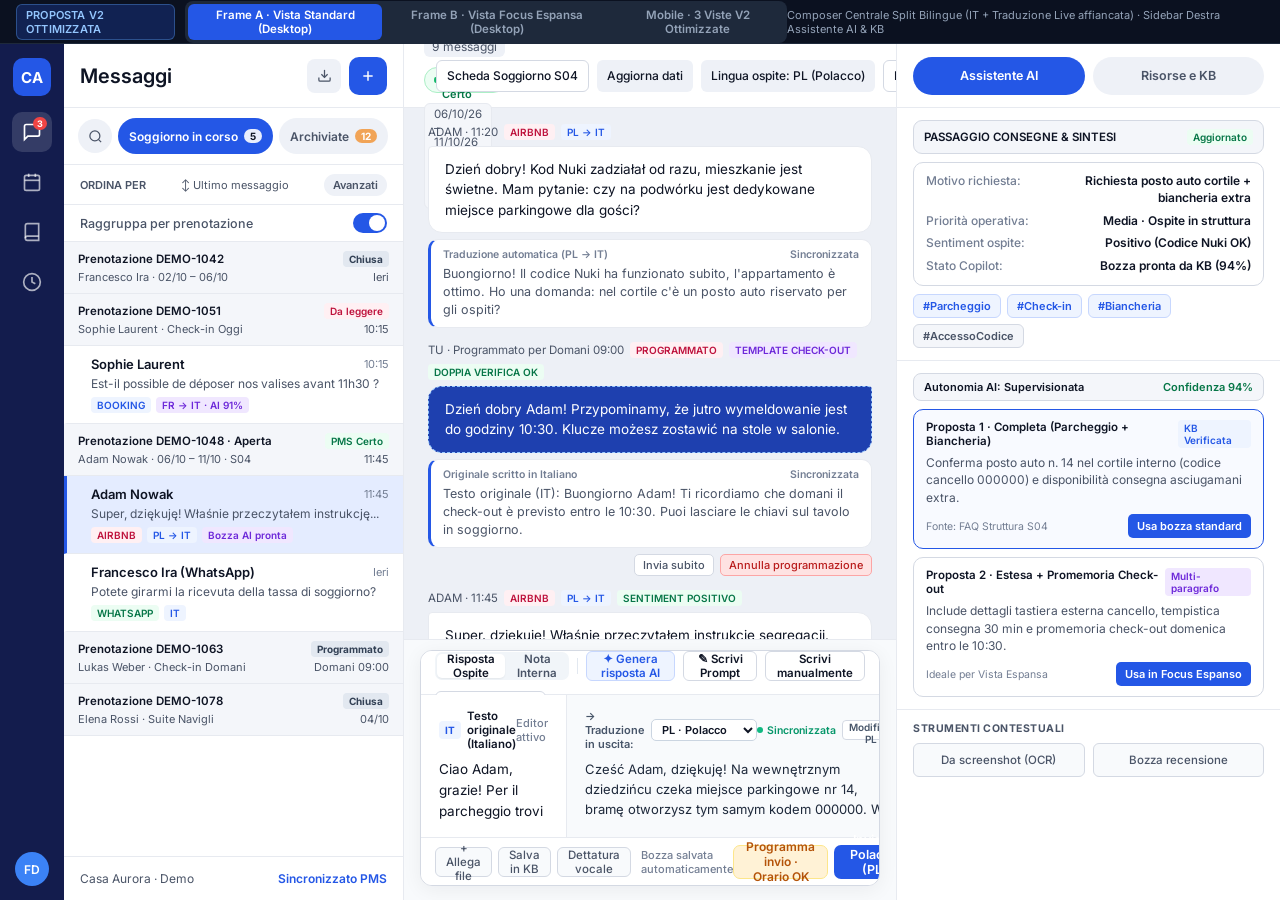
==== demo-standalone.html @ 823248a2 "Allinea composer split bilingue IT + traduzione live al design Figma" ====
<!DOCTYPE html>
<html lang="it">
<head>
  <meta charset="UTF-8" />
  <meta name="viewport" content="width=device-width, initial-scale=1.0" />
  <title>Proposta UI/UX · Composer Centrale & Copilot KB (Demo Interattiva)</title>
  <link rel="preconnect" href="https://fonts.googleapis.com">
  <link rel="preconnect" href="https://fonts.gstatic.com" crossorigin>
  <link href="https://fonts.googleapis.com/css2?family=Inter:wght@400;500;600;700&display=swap" rel="stylesheet">
  <style>
:root {
  --bg-app: #EDF0F6;
  --bg-surface: #FFFFFF;
  --bg-subtle: #F8FAFC;
  --bg-muted: #F4F6FA;
  --bg-pill: #EEF1F7;
  --bg-selected: #E4ECFF;
  --bg-mobile-header: #131C4D;
  --text-primary: #0E1424;
  --text-secondary: #4A5467;
  --text-muted: #737E93;
  --brand: #2457E6;
  --brand-hover: #1D4ED8;
  --brand-soft: #EEF4FF;
  --brand-border: #C7D7FE;
  --border: #E7EAF0;
  --border-strong: #D4D9E3;
  --success-bg: #ECFDF3;
  --success-border: #ABEFC6;
  --success-text: #067647;
  --success-dot: #12B76A;
  --amber-bg: #FFF2D6;
  --amber-border: #FDE68A;
  --amber-text: #B45309;
  --rose-bg: #FFF0F3;
  --rose-text: #BE123C;
  --purple-bg: #F0E7FF;
  --purple-text: #6D28D9;
  --radius-sm: 6px;
  --radius-md: 10px;
  --radius-lg: 12px;
  --shadow-card: 0 4px 20px rgba(14, 20, 36, 0.06);
  --shadow-modal: 0 16px 40px rgba(14, 20, 36, 0.18);
  --font: 'Inter', -apple-system, BlinkMacSystemFont, 'Segoe UI', Roboto, sans-serif;
}

* {
  box-sizing: border-box;
  margin: 0;
  padding: 0;
}

body {
  font-family: var(--font);
  background: #0F172A;
  color: var(--text-primary);
  height: 100vh;
  display: flex;
  flex-direction: column;
  overflow: hidden;
  -webkit-font-smoothing: antialiased;
}

button, input, textarea, select {
  font-family: inherit;
  font-size: inherit;
  border: none;
  background: none;
}

button {
  cursor: pointer;
  transition: all 0.15s ease;
}

/* TOP DEMO SWITCHER BAR */
.demo-topbar {
  height: 44px;
  background: #0B1120;
  border-bottom: 1px solid #1E293B;
  display: flex;
  align-items: center;
  justify-content: space-between;
  padding: 0 16px;
  color: #F8FAFC;
  font-size: 12px;
  flex-shrink: 0;
  z-index: 100;
}

.demo-topbar-left, .demo-topbar-right {
  display: flex;
  align-items: center;
  gap: 10px;
}

.demo-brand-badge {
  background: rgba(36, 87, 230, 0.25);
  border: 1px solid rgba(96, 165, 250, 0.35);
  color: #93C5FD;
  font-weight: 600;
  padding: 3px 9px;
  border-radius: 6px;
  font-size: 11px;
  letter-spacing: 0.2px;
}

.demo-mode-tabs {
  display: flex;
  background: #1E293B;
  padding: 3px;
  border-radius: 8px;
  gap: 3px;
}

.demo-mode-tab {
  color: #94A3B8;
  font-size: 11.5px;
  font-weight: 600;
  padding: 4px 11px;
  border-radius: 6px;
}

.demo-mode-tab:hover {
  color: #F8FAFC;
}

.demo-mode-tab.active {
  background: var(--brand);
  color: #FFFFFF;
}

.demo-hint {
  color: #94A3B8;
  font-size: 11px;
}

/* WORKSPACE CONTAINER */
.demo-stage {
  flex: 1;
  display: flex;
  overflow: hidden;
  position: relative;
  background: var(--bg-app);
}

/* DESKTOP APP SHELL */
.app-shell {
  display: flex;
  width: 100%;
  height: 100%;
  background: var(--bg-app);
  overflow: hidden;
}

/* 1. FAR LEFT RAIL (64px) */
.nav-rail {
  width: 64px;
  background: #131C4D;
  display: flex;
  flex-direction: column;
  align-items: center;
  justify-content: space-between;
  padding: 14px 8px;
  flex-shrink: 0;
}

.nav-rail-top, .nav-rail-bottom {
  display: flex;
  flex-direction: column;
  align-items: center;
  gap: 10px;
}

.rail-logo {
  width: 38px;
  height: 38px;
  border-radius: 10px;
  background: var(--brand);
  color: #FFFFFF;
  font-weight: 700;
  font-size: 15px;
  display: flex;
  align-items: center;
  justify-content: center;
  margin-bottom: 6px;
}

.rail-btn {
  width: 40px;
  height: 40px;
  border-radius: 10px;
  color: rgba(255, 255, 255, 0.65);
  display: flex;
  align-items: center;
  justify-content: center;
  position: relative;
}

.rail-btn:hover, .rail-btn.active {
  background: rgba(255, 255, 255, 0.14);
  color: #FFFFFF;
}

.rail-badge {
  position: absolute;
  top: 5px;
  right: 5px;
  background: #EF4444;
  color: #FFF;
  font-size: 9px;
  font-weight: 700;
  padding: 1px 4px;
  border-radius: 99px;
}

.rail-avatar {
  width: 34px;
  height: 34px;
  border-radius: 50%;
  background: #3B82F6;
  color: #FFF;
  font-size: 12px;
  font-weight: 600;
  display: flex;
  align-items: center;
  justify-content: center;
}

/* 2. LEFT COLUMN: LISTA MESSAGGI (340px) */
.inbox-panel {
  width: 340px;
  background: var(--bg-surface);
  border-right: 1px solid var(--border);
  display: flex;
  flex-direction: column;
  flex-shrink: 0;
  transition: width 0.2s ease;
}

.inbox-panel.collapsed {
  width: 0;
  overflow: hidden;
  border-right: none;
}

.inbox-header {
  height: 64px;
  padding: 0 16px;
  display: flex;
  align-items: center;
  justify-content: space-between;
  border-bottom: 1px solid var(--border);
  flex-shrink: 0;
}

.inbox-title {
  font-size: 20px;
  font-weight: 600;
  color: var(--text-primary);
}

.inbox-actions {
  display: flex;
  align-items: center;
  gap: 8px;
}

.icon-btn {
  width: 34px;
  height: 34px;
  border-radius: 8px;
  display: flex;
  align-items: center;
  justify-content: center;
  color: var(--text-secondary);
  background: var(--bg-pill);
}

.icon-btn:hover {
  background: #E2E8F0;
  color: var(--text-primary);
}

.btn-primary-square {
  width: 38px;
  height: 38px;
  border-radius: 10px;
  background: var(--brand);
  color: #FFFFFF;
  display: flex;
  align-items: center;
  justify-content: center;
}

.inbox-filters {
  padding: 10px 14px;
  display: flex;
  align-items: center;
  gap: 6px;
  overflow-x: auto;
  flex-shrink: 0;
}

.search-box {
  padding: 0 14px 8px;
  display: none;
}

.search-box.open {
  display: block;
}

.search-input {
  width: 100%;
  height: 34px;
  background: var(--bg-muted);
  border: 1px solid var(--border-strong);
  border-radius: 8px;
  padding: 0 10px;
  font-size: 12px;
  color: var(--text-primary);
}

.filter-pill {
  height: 36px;
  padding: 0 11px;
  border-radius: 20px;
  background: var(--bg-pill);
  color: var(--text-secondary);
  font-size: 12px;
  font-weight: 600;
  display: inline-flex;
  align-items: center;
  gap: 6px;
  white-space: nowrap;
}

.filter-pill.active {
  background: var(--brand);
  color: #FFFFFF;
}

.pill-count {
  padding: 1px 6px;
  border-radius: 99px;
  font-size: 10px;
  font-weight: 700;
  background: rgba(255,255,255,0.9);
  color: var(--text-primary);
}

.filter-pill:not(.active) .pill-count {
  background: #F1A457;
  color: #FFFFFF;
}

.inbox-sort-row {
  height: 40px;
  padding: 0 16px;
  display: flex;
  align-items: center;
  justify-content: space-between;
  font-size: 11px;
  color: var(--text-secondary);
  border-top: 1px solid var(--border);
  flex-shrink: 0;
}

.inbox-group-row {
  height: 38px;
  padding: 0 16px;
  display: flex;
  align-items: center;
  justify-content: space-between;
  font-size: 12.5px;
  font-weight: 500;
  color: var(--text-secondary);
  border-top: 1px solid var(--border);
  border-bottom: 1px solid var(--border);
  flex-shrink: 0;
}

.toggle-switch {
  width: 34px;
  height: 20px;
  border-radius: 99px;
  background: var(--brand);
  position: relative;
  transition: background 0.15s;
}

.toggle-switch::after {
  content: '';
  position: absolute;
  top: 2px;
  right: 2px;
  width: 16px;
  height: 16px;
  border-radius: 50%;
  background: #FFF;
  transition: transform 0.15s;
}

.toggle-switch.off {
  background: #CBD5E1;
}

.toggle-switch.off::after {
  transform: translateX(-14px);
}

.inbox-list {
  flex: 1;
  overflow-y: auto;
}

.booking-group-header {
  padding: 9px 14px;
  background: var(--bg-muted);
  border-bottom: 1px solid var(--border);
  display: flex;
  flex-direction: column;
  gap: 3px;
  cursor: pointer;
}

.booking-group-top {
  display: flex;
  align-items: center;
  justify-content: space-between;
  font-size: 11.5px;
  font-weight: 600;
  color: var(--text-primary);
}

.booking-code-badge {
  font-size: 10px;
  font-weight: 700;
  padding: 2px 6px;
  border-radius: 4px;
  background: #E2E8F0;
  color: #334155;
}

.booking-group-sub {
  font-size: 11px;
  color: var(--text-secondary);
  display: flex;
  align-items: center;
  justify-content: space-between;
}

.conv-item {
  padding: 10px 14px 10px 24px;
  border-bottom: 1px solid var(--border);
  border-left: 3px solid transparent;
  background: var(--bg-surface);
  cursor: pointer;
  display: flex;
  flex-direction: column;
  gap: 4px;
}

.conv-item:hover {
  background: #F8FAFC;
}

.conv-item.active {
  background: var(--bg-selected);
  border-left-color: var(--brand);
}

.conv-item-top {
  display: flex;
  align-items: center;
  justify-content: space-between;
}

.conv-guest-name {
  font-size: 13px;
  font-weight: 600;
  color: var(--text-primary);
  display: flex;
  align-items: center;
  gap: 6px;
}

.conv-time {
  font-size: 11px;
  color: var(--text-muted);
}

.conv-preview {
  font-size: 12px;
  color: var(--text-secondary);
  white-space: nowrap;
  overflow: hidden;
  text-overflow: ellipsis;
}

.conv-badges {
  display: flex;
  align-items: center;
  gap: 5px;
  margin-top: 2px;
}

.mini-badge {
  font-size: 10px;
  font-weight: 600;
  padding: 2px 6px;
  border-radius: 4px;
}

.mini-badge.channel { background: var(--rose-bg); color: var(--rose-text); }
.mini-badge.booking { background: #EEF4FF; color: var(--brand); }
.mini-badge.ai { background: var(--purple-bg); color: var(--purple-text); }
.mini-badge.pms { background: var(--success-bg); color: var(--success-text); }

.inbox-footer {
  height: 44px;
  padding: 0 16px;
  border-top: 1px solid var(--border);
  display: flex;
  align-items: center;
  justify-content: space-between;
  font-size: 12px;
  color: var(--text-secondary);
  flex-shrink: 0;
}

/* 3. CENTER COLUMN: THREAD & CENTRAL COMPOSER */
.thread-column {
  flex: 1;
  display: flex;
  flex-direction: column;
  background: var(--bg-app);
  min-width: 0;
  height: 100%;
}

.thread-header {
  height: 64px;
  background: var(--bg-surface);
  border-bottom: 1px solid var(--border);
  padding: 0 20px;
  display: flex;
  align-items: center;
  justify-content: space-between;
  flex-shrink: 0;
  gap: 12px;
}

.thread-header-left {
  display: flex;
  align-items: center;
  gap: 10px;
  min-width: 0;
  flex-wrap: wrap;
}

.thread-guest-name {
  font-size: 16px;
  font-weight: 600;
  color: var(--text-primary);
}

.msg-count-pill {
  display: inline-flex;
  align-items: center;
  gap: 4px;
  font-size: 12px;
  color: var(--text-secondary);
  background: var(--bg-pill);
  padding: 3px 8px;
  border-radius: 6px;
}

.pms-badge {
  display: inline-flex;
  align-items: center;
  gap: 5px;
  height: 26px;
  padding: 0 9px;
  border-radius: 999px;
  background: var(--success-bg);
  border: 1px solid var(--success-border);
  color: var(--success-text);
  font-size: 11px;
  font-weight: 600;
}

.pms-dot {
  width: 6px;
  height: 6px;
  border-radius: 50%;
  background: var(--success-dot);
}

.stay-dates-pill {
  font-size: 11.5px;
  color: var(--text-secondary);
  background: var(--bg-muted);
  border: 1px solid var(--border);
  padding: 3px 9px;
  border-radius: 6px;
}

.thread-header-right {
  display: flex;
  align-items: center;
  gap: 8px;
  flex-shrink: 0;
}

.header-chip-btn {
  height: 32px;
  padding: 0 10px;
  border-radius: 6px;
  background: var(--bg-pill);
  color: var(--text-primary);
  font-size: 12px;
  font-weight: 500;
  display: inline-flex;
  align-items: center;
  gap: 6px;
}

.header-chip-btn.outline {
  background: var(--bg-surface);
  border: 1px solid var(--border-strong);
}

.header-chip-btn:hover {
  background: #E2E8F0;
}

/* MESSAGES STREAM */
.messages-stream {
  flex: 1;
  overflow-y: auto;
  padding: 16px 24px;
  display: flex;
  flex-direction: column;
  gap: 14px;
}

.msg-row {
  display: flex;
  flex-direction: column;
  max-width: 620px;
  gap: 6px;
}

.msg-row.guest {
  align-self: flex-start;
}

.msg-row.host {
  align-self: flex-end;
  align-items: flex-end;
}

.msg-meta {
  display: flex;
  align-items: center;
  gap: 6px;
  font-size: 11.5px;
  color: var(--text-secondary);
  flex-wrap: wrap;
}

.msg-bubble {
  padding: 12px 16px;
  font-size: 13.5px;
  line-height: 1.5;
  border-radius: 14px;
  width: 100%;
}

.msg-row.guest .msg-bubble {
  background: var(--bg-surface);
  border: 1px solid var(--border);
  color: var(--text-primary);
  border-top-left-radius: 4px;
}

.msg-row.host .msg-bubble {
  background: var(--brand);
  color: #FFFFFF;
  border-top-right-radius: 4px;
}

.msg-row.host.scheduled .msg-bubble {
  background: #1E40AF;
  border: 1.5px dashed #93C5FD;
}

.msg-row.host.internal-note .msg-bubble {
  background: #FEF3C7;
  border: 1px solid #F59E0B;
  color: #78350F;
}

.msg-translation-card {
  width: 100%;
  background: var(--bg-surface);
  border: 1px solid var(--border);
  border-left: 3px solid var(--brand);
  border-radius: 10px;
  padding: 8px 12px;
  display: flex;
  flex-direction: column;
  gap: 4px;
}

.msg-translation-header {
  display: flex;
  align-items: center;
  justify-content: space-between;
  font-size: 10.5px;
  font-weight: 600;
  color: var(--text-muted);
}

.msg-translation-body {
  font-size: 12.5px;
  line-height: 1.45;
  color: var(--text-secondary);
}

.msg-actions-bar {
  display: flex;
  align-items: center;
  gap: 6px;
}

.msg-action-tiny {
  font-size: 11px;
  font-weight: 500;
  padding: 3px 8px;
  border-radius: 5px;
  background: var(--bg-surface);
  border: 1px solid var(--border-strong);
  color: var(--text-secondary);
}

.msg-action-tiny.danger {
  background: #FEE2E2;
  border-color: #FCA5A5;
  color: #B91C1C;
}

/* CENTRAL COMPOSER (V2 FULL-WIDTH ITALIAN EDITOR) */
.composer-wrapper {
  background: var(--bg-subtle);
  border-top: 1px solid var(--border);
  padding: 10px 16px 14px;
  flex-shrink: 0;
  transition: all 0.2s ease;
}

.composer-card {
  background: var(--bg-surface);
  border: 1px solid var(--border-strong);
  border-radius: 12px;
  box-shadow: var(--shadow-card);
  display: flex;
  flex-direction: column;
  overflow: hidden;
}

.composer-card.focus-expanded {
  border-color: var(--brand);
  box-shadow: 0 8px 28px rgba(36, 87, 230, 0.12);
}

.composer-card.note-mode {
  border-color: #F59E0B;
  background: #FFFBEB;
}

.composer-topbar {
  height: 44px;
  padding: 0 14px;
  border-bottom: 1px solid var(--border);
  display: flex;
  align-items: center;
  justify-content: space-between;
  gap: 10px;
  background: var(--bg-surface);
  flex-wrap: wrap;
}

.composer-topbar-left, .composer-topbar-right {
  display: flex;
  align-items: center;
  gap: 8px;
}

.channel-switch {
  display: flex;
  background: #F1F5F9;
  padding: 2px;
  border-radius: 7px;
  gap: 2px;
}

.channel-tab {
  height: 24px;
  padding: 0 10px;
  border-radius: 5px;
  font-size: 11.5px;
  font-weight: 600;
  color: var(--text-secondary);
  display: inline-flex;
  align-items: center;
  gap: 5px;
}

.channel-tab.active {
  background: var(--bg-surface);
  color: var(--text-primary);
  box-shadow: 0 1px 2px rgba(0,0,0,0.06);
}

.v-divider {
  width: 1px;
  height: 16px;
  background: #E2E8F0;
}

.ai-action-btn {
  height: 30px;
  padding: 0 11px;
  border-radius: 6px;
  font-size: 11.5px;
  font-weight: 600;
  border: 1px solid var(--border-strong);
  background: var(--bg-surface);
  color: var(--text-primary);
  display: inline-flex;
  align-items: center;
  gap: 5px;
}

.ai-action-btn.primary-soft {
  background: var(--brand-soft);
  border-color: var(--brand-border);
  color: var(--brand);
}

.ai-action-btn:hover {
  border-color: var(--brand);
}

.focus-toggle-btn {
  height: 30px;
  padding: 0 10px;
  border-radius: 6px;
  border: 1px solid var(--border-strong);
  background: var(--bg-surface);
  color: var(--text-primary);
  font-size: 11.5px;
  font-weight: 600;
  display: inline-flex;
  align-items: center;
  gap: 5px;
}

.focus-toggle-btn.active {
  background: #F1F5F9;
  border-color: #94A3B8;
}

/* PROMPT BAR (Optional inline when "Scrivi Prompt" clicked) */
.prompt-inline-bar {
  display: none;
  padding: 8px 16px;
  background: var(--brand-soft);
  border-bottom: 1px solid var(--brand-border);
  align-items: center;
  gap: 8px;
}

.prompt-inline-bar.open {
  display: flex;
}

.prompt-input {
  flex: 1;
  height: 30px;
  background: #FFFFFF;
  border: 1px solid var(--brand-border);
  border-radius: 6px;
  padding: 0 10px;
  font-size: 12px;
  color: var(--text-primary);
}

.prompt-apply-btn {
  height: 30px;
  padding: 0 12px;
  background: var(--brand);
  color: #FFFFFF;
  border-radius: 6px;
  font-size: 11.5px;
  font-weight: 600;
}

/* BILINGUAL SPLIT COMPOSER SURFACE (COL ORIGIN IT + COL TARGET LIVE TRANSLATION) */
.composer-split-surface {
  width: 100%;
  display: grid;
  grid-template-columns: 1fr 1fr;
  background: var(--bg-surface);
}

.composer-col-origin {
  padding: 14px 18px;
  display: flex;
  flex-direction: column;
  gap: 8px;
  background: var(--bg-surface);
}

.composer-col-target {
  padding: 14px 18px;
  display: flex;
  flex-direction: column;
  gap: 8px;
  background: #F8FAFC;
  border-left: 1px solid var(--border);
}

.composer-card.note-mode .composer-split-surface {
  grid-template-columns: 1fr;
}

.composer-card.note-mode .composer-col-origin {
  background: #FFFBEB;
}

.composer-card.note-mode .composer-col-target {
  display: none;
}

.editor-header-row {
  display: flex;
  align-items: center;
  justify-content: space-between;
  min-height: 22px;
}

.editor-lang-group {
  display: flex;
  align-items: center;
  gap: 6px;
}

.lang-badge-it {
  height: 18px;
  padding: 0 6px;
  border-radius: 4px;
  background: var(--brand-soft);
  color: var(--brand);
  font-size: 10px;
  font-weight: 700;
  display: inline-flex;
  align-items: center;
}

.editor-title-label {
  font-size: 11.5px;
  font-weight: 600;
  color: var(--text-primary);
}

.editor-status-label {
  font-size: 11px;
  font-weight: 500;
  color: var(--text-muted);
}

.composer-textarea {
  width: 100%;
  min-height: 64px;
  resize: none;
  font-size: 13.5px;
  line-height: 1.55;
  color: var(--text-primary);
  outline: none;
  border: none;
  background: transparent;
  transition: min-height 0.2s ease;
}

.composer-card.focus-expanded .composer-textarea {
  min-height: 136px;
}

.composer-col-target .translation-preview-textarea {
  width: 100%;
  min-height: 64px;
  resize: none;
  font-size: 13px;
  line-height: 1.55;
  color: #1E293B;
  background: transparent;
  outline: none;
  border: none;
  transition: min-height 0.2s ease;
}

.composer-card.focus-expanded .composer-col-target .translation-preview-textarea {
  min-height: 136px;
}

/* COMPOSER BOTTOM BAR */
.composer-bottombar {
  height: 48px;
  padding: 0 14px;
  border-top: 1px solid var(--border);
  display: flex;
  align-items: center;
  justify-content: space-between;
  background: var(--bg-surface);
}

.composer-tools-left, .composer-actions-right {
  display: flex;
  align-items: center;
  gap: 6px;
}

.tool-chip-btn {
  height: 30px;
  padding: 0 10px;
  border-radius: 6px;
  background: var(--bg-subtle);
  border: 1px solid var(--border-strong);
  color: var(--text-secondary);
  font-size: 11.5px;
  font-weight: 500;
  display: inline-flex;
  align-items: center;
  gap: 5px;
}

.tool-chip-btn:hover {
  background: var(--bg-pill);
  color: var(--text-primary);
}

.schedule-btn {
  height: 34px;
  padding: 0 12px;
  border-radius: 7px;
  background: var(--amber-bg);
  border: 1px solid var(--amber-border);
  color: var(--amber-text);
  font-size: 12px;
  font-weight: 600;
  display: inline-flex;
  align-items: center;
  gap: 5px;
}

.send-btn {
  height: 34px;
  padding: 0 16px;
  border-radius: 7px;
  background: var(--brand);
  color: #FFFFFF;
  font-size: 12.5px;
  font-weight: 600;
  display: inline-flex;
  align-items: center;
  gap: 6px;
}

.send-btn:hover {
  background: var(--brand-hover);
}

/* 4. RIGHT SIDEBAR: PANNELLO AI & PREVIEW TRADUZIONE IN USCITA (384px) */
.ai-sidebar {
  width: 384px;
  background: var(--bg-surface);
  border-left: 1px solid var(--border);
  display: flex;
  flex-direction: column;
  flex-shrink: 0;
  height: 100%;
  transition: width 0.2s ease;
}

.ai-sidebar.collapsed {
  width: 0;
  overflow: hidden;
  border-left: none;
}

.ai-sidebar-header {
  height: 64px;
  padding: 12px 16px;
  border-bottom: 1px solid var(--border);
  display: flex;
  align-items: center;
  gap: 8px;
  flex-shrink: 0;
}

.ai-tab-pill {
  flex: 1;
  height: 38px;
  border-radius: 20px;
  background: var(--bg-pill);
  color: var(--text-secondary);
  font-size: 12.5px;
  font-weight: 600;
  display: flex;
  align-items: center;
  justify-content: center;
  gap: 6px;
}

.ai-tab-pill.active {
  background: var(--brand);
  color: #FFFFFF;
}

.ai-sidebar-scroll {
  flex: 1;
  overflow-y: auto;
  display: flex;
  flex-direction: column;
}

.ai-section {
  padding: 12px 16px;
  border-bottom: 1px solid var(--border);
  display: flex;
  flex-direction: column;
  gap: 8px;
}

.ai-section-banner {
  height: 34px;
  padding: 0 10px;
  background: var(--bg-muted);
  border: 1px solid var(--border-strong);
  border-radius: 9px;
  display: flex;
  align-items: center;
  justify-content: space-between;
  font-size: 11.5px;
  font-weight: 600;
  color: var(--text-primary);
}

.ai-section-banner.amber {
  background: var(--amber-bg);
  border-color: var(--amber-border);
  color: #92400E;
}

.handover-card {
  background: var(--bg-surface);
  border: 1px solid var(--border-strong);
  border-radius: 10px;
  padding: 10px 12px;
  display: flex;
  flex-direction: column;
  gap: 6px;
  font-size: 12px;
}

.handover-row {
  display: flex;
  justify-content: space-between;
  gap: 8px;
  line-height: 1.4;
}

.handover-label {
  color: var(--text-muted);
  font-weight: 500;
  flex-shrink: 0;
}

.handover-val {
  color: var(--text-primary);
  font-weight: 600;
  text-align: right;
}

.tags-wrap {
  display: flex;
  flex-wrap: wrap;
  gap: 6px;
}

.tag-chip {
  font-size: 11px;
  font-weight: 600;
  padding: 4px 9px;
  border-radius: 6px;
  background: var(--bg-muted);
  border: 1px solid var(--border-strong);
  color: var(--text-secondary);
  cursor: pointer;
}

.tag-chip.active {
  background: var(--brand-soft);
  border-color: var(--brand-border);
  color: var(--brand);
}

.confidence-bar {
  height: 28px;
  padding: 0 10px;
  background: var(--bg-muted);
  border: 1px solid var(--border-strong);
  border-radius: 8px;
  display: flex;
  align-items: center;
  justify-content: space-between;
  font-size: 11px;
  font-weight: 600;
}

.proposal-card {
  background: var(--bg-surface);
  border: 1px solid var(--border-strong);
  border-radius: 10px;
  padding: 10px 12px;
  display: flex;
  flex-direction: column;
  gap: 6px;
  cursor: pointer;
  transition: all 0.15s;
}

.proposal-card.selected {
  border: 1.5px solid var(--brand);
  background: #F8FAFF;
}

.proposal-top {
  display: flex;
  align-items: center;
  justify-content: space-between;
  font-size: 11.5px;
  font-weight: 600;
  color: var(--text-primary);
}

.proposal-text {
  font-size: 12px;
  line-height: 1.45;
  color: var(--text-secondary);
}

.proposal-footer {
  display: flex;
  align-items: center;
  justify-content: space-between;
  margin-top: 2px;
}

.btn-use-proposal {
  height: 24px;
  padding: 0 9px;
  border-radius: 5px;
  background: var(--brand);
  color: #FFFFFF;
  font-size: 11px;
  font-weight: 600;
}

/* PINNED BOTTOM SECTION IN RIGHT SIDEBAR: SEZIONE TRADUZIONE IN USCITA */
.translation-preview-section {
  background: var(--bg-subtle);
  border-top: 1px solid var(--border-strong);
  padding: 12px 16px;
  display: flex;
  flex-direction: column;
  gap: 8px;
  flex-shrink: 0;
}

.translation-preview-header {
  display: flex;
  align-items: center;
  justify-content: space-between;
  gap: 6px;
}

.translation-target-selector {
  display: flex;
  align-items: center;
  gap: 6px;
  font-size: 11px;
  font-weight: 600;
  color: #475569;
}

.lang-select-dropdown {
  height: 22px;
  padding: 0 6px;
  border-radius: 5px;
  background: #FFFFFF;
  border: 1px solid #CBD5E1;
  font-size: 11px;
  font-weight: 600;
  color: var(--text-primary);
  cursor: pointer;
}

.translation-sync-actions {
  display: flex;
  align-items: center;
  gap: 6px;
}

.sync-indicator {
  display: inline-flex;
  align-items: center;
  gap: 4px;
  font-size: 10.5px;
  font-weight: 600;
  color: #059669;
}

.sync-dot {
  width: 6px;
  height: 6px;
  border-radius: 50%;
  background: #10B981;
}

.btn-edit-pl {
  height: 20px;
  padding: 0 6px;
  border-radius: 4px;
  background: #FFFFFF;
  border: 1px solid var(--border-strong);
  font-size: 10px;
  font-weight: 600;
  color: #475569;
}

.btn-edit-pl.editing {
  background: var(--brand);
  color: #FFFFFF;
  border-color: var(--brand);
}

.translation-preview-box {
  background: #FFFFFF;
  border: 1px solid var(--border-strong);
  border-radius: 10px;
  padding: 10px 12px;
}

.translation-preview-textarea {
  width: 100%;
  min-height: 76px;
  resize: none;
  font-size: 12px;
  line-height: 1.5;
  color: #1E293B;
  background: transparent;
  outline: none;
}

.composer-Expanded-sync .translation-preview-textarea {
  min-height: 126px;
}

/* MOBILE 3-SCREENS OVERVIEW & SIMULATOR */
.mobile-overview-stage {
  display: none;
  width: 100%;
  height: 100%;
  overflow: auto;
  background: #0F172A;
  padding: 24px;
  gap: 28px;
  align-items: flex-start;
  justify-content: center;
  flex-wrap: wrap;
}

.mobile-stage-active .app-shell {
  display: none;
}

.mobile-stage-active .mobile-overview-stage {
  display: flex;
}

.phone-frame {
  width: 390px;
  height: 844px;
  background: var(--bg-muted);
  border-radius: 28px;
  border: 6px solid #1E293B;
  box-shadow: 0 20px 50px rgba(0, 0, 0, 0.45);
  display: flex;
  flex-direction: column;
  overflow: hidden;
  position: relative;
  flex-shrink: 0;
}

.phone-caption {
  color: #94A3B8;
  font-size: 12px;
  font-weight: 600;
  margin-bottom: 8px;
  text-align: center;
}

.mobile-top-header {
  background: var(--bg-mobile-header);
  color: #FFFFFF;
  padding: 10px 16px 12px;
  display: flex;
  flex-direction: column;
  gap: 8px;
  flex-shrink: 0;
}

.mobile-status-bar {
  display: flex;
  justify-content: space-between;
  font-size: 12px;
  font-weight: 600;
  opacity: 0.9;
}

.mobile-nav-row {
  display: flex;
  align-items: center;
  justify-content: space-between;
  gap: 10px;
}

/* MODAL FOR PROGRAMMABLE MESSAGES */
.modal-backdrop {
  position: fixed;
  inset: 0;
  background: rgba(14, 20, 36, 0.55);
  backdrop-filter: blur(2px);
  display: none;
  align-items: center;
  justify-content: center;
  z-index: 200;
}

.modal-backdrop.open {
  display: flex;
}

.modal-card {
  width: 440px;
  max-width: 92vw;
  background: #FFFFFF;
  border-radius: 14px;
  border: 1px solid var(--border-strong);
  box-shadow: var(--shadow-modal);
  padding: 20px;
  display: flex;
  flex-direction: column;
  gap: 14px;
}

/* NATIVE RESPONSIVE MEDIA QUERY (< 1024px) */
@media (max-width: 1024px) {
  .nav-rail { display: none; }
  .inbox-panel {
    position: absolute;
    left: 0;
    top: 0;
    bottom: 0;
    z-index: 50;
    box-shadow: var(--shadow-modal);
  }
  .ai-sidebar {
    position: absolute;
    right: 0;
    top: 0;
    bottom: 0;
    z-index: 50;
    width: 340px;
    box-shadow: var(--shadow-modal);
  }
  .composer-split-surface {
    grid-template-columns: 1fr;
  }
  .composer-col-target {
    border-left: none;
    border-top: 1px solid var(--border);
  }
}

</style>
</head>
<body>

  <!-- BARRA SUPERIORE SWITCHER DEMO PER DARIO -->
  <header class="demo-topbar">
    <div class="demo-topbar-left">
      <span class="demo-brand-badge">PROPOSTA V2 OTTIMIZZATA</span>
      <div class="demo-mode-tabs">
        <button class="demo-mode-tab active" data-mode="desktop-standard" onclick="setDemoStageMode('desktop-standard')">
          Frame A · Vista Standard (Desktop)
        </button>
        <button class="demo-mode-tab" data-mode="desktop-focus" onclick="setDemoStageMode('desktop-focus')">
          Frame B · Vista Focus Espansa (Desktop)
        </button>
        <button class="demo-mode-tab" data-mode="mobile-overview" onclick="setDemoStageMode('mobile-overview')">
          Mobile · 3 Viste V2 Ottimizzate
        </button>
      </div>
    </div>
    <div class="demo-topbar-right">
      <span class="demo-hint">Composer Centrale Split Bilingue (IT + Traduzione Live affiancata) · Sidebar Destra Assistente AI & KB</span>
    </div>
  </header>

  <!-- CONTENITORE PRINCIPALE -->
  <main class="demo-stage" id="demoStage">

    <!-- ======================= DESKTOP RESPONSIVE SHELL ======================= -->
    <div class="app-shell">

      <!-- 1. NAVIGAZIONE LATERALE (64px) -->
      <nav class="nav-rail">
        <div class="nav-rail-top">
          <div class="rail-logo">CA</div>
          <button class="rail-btn active" title="Messaggi" onclick="toggleLeftSidebar()">
            <svg width="20" height="20" fill="none" stroke="currentColor" stroke-width="2" viewBox="0 0 24 24"><path d="M21 15a2 2 0 0 1-2 2H7l-4 4V5a2 2 0 0 1 2-2h14a2 2 0 0 1 2 2z"/></svg>
            <span class="rail-badge">3</span>
          </button>
          <button class="rail-btn" title="Prenotazioni PMS">
            <svg width="20" height="20" fill="none" stroke="currentColor" stroke-width="2" viewBox="0 0 24 24"><rect x="3" y="4" width="18" height="18" rx="2"/><line x1="16" y1="2" x2="16" y2="6"/><line x1="8" y1="2" x2="8" y2="6"/><line x1="3" y1="10" x2="21" y2="10"/></svg>
          </button>
          <button class="rail-btn" title="Knowledge Base AI" onclick="setRightTab('kb')">
            <svg width="20" height="20" fill="none" stroke="currentColor" stroke-width="2" viewBox="0 0 24 24"><path d="M4 19.5A2.5 2.5 0 0 1 6.5 17H20"/><path d="M6.5 2H20v20H6.5A2.5 2.5 0 0 1 4 19.5v-15A2.5 2.5 0 0 1 6.5 2z"/></svg>
          </button>
          <button class="rail-btn" title="Messaggi Programmati" onclick="openScheduleModal()">
            <svg width="20" height="20" fill="none" stroke="currentColor" stroke-width="2" viewBox="0 0 24 24"><circle cx="12" cy="12" r="10"/><polyline points="12 6 12 12 16 14"/></svg>
          </button>
        </div>
        <div class="nav-rail-bottom">
          <div class="rail-avatar" title="Operatore Front-Desk">FD</div>
        </div>
      </nav>

      <!-- 2. LISTA MESSAGGI (340px) -->
      <aside class="inbox-panel" id="inboxPanel">
        <div class="inbox-header">
          <span class="inbox-title">Messaggi</span>
          <div class="inbox-actions">
            <button class="icon-btn" title="Esporta conversazioni">
              <svg width="15" height="15" fill="none" stroke="currentColor" stroke-width="2" viewBox="0 0 24 24"><path d="M21 15v4a2 2 0 0 1-2 2H5a2 2 0 0 1-2-2v-4"/><polyline points="7 10 12 15 17 10"/><line x1="12" y1="15" x2="12" y2="3"/></svg>
            </button>
            <button class="btn-primary-square" title="Nuovo messaggio" onclick="openScheduleModal()">
              <svg width="16" height="16" fill="none" stroke="currentColor" stroke-width="2.2" viewBox="0 0 24 24"><line x1="12" y1="5" x2="12" y2="19"/><line x1="5" y1="12" x2="19" y2="12"/></svg>
            </button>
          </div>
        </div>

        <div class="inbox-filters">
          <button class="icon-btn" style="border-radius:20px;flex-shrink:0;" onclick="document.getElementById('searchBox').classList.toggle('open')">
            <svg width="15" height="15" fill="none" stroke="currentColor" stroke-width="2" viewBox="0 0 24 24"><circle cx="11" cy="11" r="8"/><line x1="21" y1="21" x2="16.65" y2="16.65"/></svg>
          </button>
          <button class="filter-pill active">
            <span>Soggiorno in corso</span>
            <span class="pill-count">5</span>
          </button>
          <button class="filter-pill">
            <span>Archiviate</span>
            <span class="pill-count">12</span>
          </button>
        </div>

        <div class="search-box" id="searchBox">
          <input type="text" class="search-input" placeholder="Cerca ospite, codice DEMO o testo..." />
        </div>

        <div class="inbox-sort-row">
          <span style="font-weight:600;">ORDINA PER</span>
          <span>↕ Ultimo messaggio</span>
          <span style="background:#EEF1F7;padding:4px 9px;border-radius:14px;font-weight:600;">Avanzati</span>
        </div>

        <div class="inbox-group-row">
          <span>Raggruppa per prenotazione</span>
          <button class="toggle-switch" onclick="this.classList.toggle('off')"></button>
        </div>

        <div class="inbox-list">
          <!-- Gruppo DEMO-1042 -->
          <div class="booking-group-header" onclick="selectConversation('francesco')">
            <div class="booking-group-top">
              <span>Prenotazione DEMO-1042</span>
              <span class="booking-code-badge">Chiusa</span>
            </div>
            <div class="booking-group-sub">
              <span>Francesco Ira · 02/10 – 06/10</span>
              <span>Ieri</span>
            </div>
          </div>

          <!-- Gruppo DEMO-1051 -->
          <div class="booking-group-header" onclick="selectConversation('sophie')">
            <div class="booking-group-top">
              <span>Prenotazione DEMO-1051</span>
              <span class="mini-badge channel">Da leggere</span>
            </div>
            <div class="booking-group-sub">
              <span>Sophie Laurent · Check-in Oggi</span>
              <span>10:15</span>
            </div>
          </div>
          <div class="conv-item" data-conv="sophie" onclick="selectConversation('sophie')">
            <div class="conv-item-top">
              <span class="conv-guest-name">Sophie Laurent</span>
              <span class="conv-time">10:15</span>
            </div>
            <div class="conv-preview">Est-il possible de déposer nos valises avant 11h30 ?</div>
            <div class="conv-badges">
              <span class="mini-badge booking">BOOKING</span>
              <span class="mini-badge ai">FR -> IT · AI 91%</span>
            </div>
          </div>

          <!-- Gruppo DEMO-1048 (Aperta e Selezionata) -->
          <div class="booking-group-header" onclick="selectConversation('adam')">
            <div class="booking-group-top">
              <span>Prenotazione DEMO-1048 · Aperta</span>
              <span class="mini-badge pms">PMS Certo</span>
            </div>
            <div class="booking-group-sub">
              <span>Adam Nowak · 06/10 – 11/10 · S04</span>
              <span>11:45</span>
            </div>
          </div>
          <div class="conv-item active" data-conv="adam" onclick="selectConversation('adam')">
            <div class="conv-item-top">
              <span class="conv-guest-name">Adam Nowak</span>
              <span class="conv-time">11:45</span>
            </div>
            <div class="conv-preview">Super, dziękuję! Właśnie przeczytałem instrukcję...</div>
            <div class="conv-badges">
              <span class="mini-badge channel">AIRBNB</span>
              <span class="mini-badge booking">PL -> IT</span>
              <span class="mini-badge ai">Bozza AI pronta</span>
            </div>
          </div>
          <div class="conv-item" data-conv="francesco" onclick="selectConversation('francesco')">
            <div class="conv-item-top">
              <span class="conv-guest-name">Francesco Ira (WhatsApp)</span>
              <span class="conv-time">Ieri</span>
            </div>
            <div class="conv-preview">Potete girarmi la ricevuta della tassa di soggiorno?</div>
            <div class="conv-badges">
              <span class="mini-badge pms">WHATSAPP</span>
              <span class="mini-badge booking">IT</span>
            </div>
          </div>

          <!-- Altre prenotazioni compatte -->
          <div class="booking-group-header">
            <div class="booking-group-top">
              <span>Prenotazione DEMO-1063</span>
              <span class="booking-code-badge">Programmato</span>
            </div>
            <div class="booking-group-sub">
              <span>Lukas Weber · Check-in Domani</span>
              <span>Domani 09:00</span>
            </div>
          </div>
          <div class="booking-group-header">
            <div class="booking-group-top">
              <span>Prenotazione DEMO-1078</span>
              <span class="booking-code-badge">Chiusa</span>
            </div>
            <div class="booking-group-sub">
              <span>Elena Rossi · Suite Navigli</span>
              <span>04/10</span>
            </div>
          </div>
        </div>

        <div class="inbox-footer">
          <span>Casa Aurora · Demo</span>
          <span style="font-weight:600;color:var(--brand);">Sincronizzato PMS</span>
        </div>
      </aside>

      <!-- 3. COLONNA CENTRALE: THREAD + COMPOSER A TUTTA LARGHEZZA -->
      <section class="thread-column">
        <!-- Intestazione Thread -->
        <header class="thread-header">
          <div class="thread-header-left">
            <button class="icon-btn" title="Mostra/Nascondi Lista" onclick="toggleLeftSidebar()">☰</button>
            <span class="thread-guest-name" id="threadGuestName">Adam Nowak</span>
            <span class="msg-count-pill">
              <span id="threadMsgCount">9</span> messaggi
            </span>
            <span class="pms-badge">
              <span class="pms-dot"></span>
              <span>Aggancio PMS Certo</span>
            </span>
            <span class="stay-dates-pill" id="threadStayDates">06/10/26 – 11/10/26 · App. Duomo Suite · S04</span>
          </div>
          <div class="thread-header-right">
            <button class="header-chip-btn outline">Scheda Soggiorno S04</button>
            <button class="header-chip-btn" onclick="flashSyncBadge('Dati PMS aggiornati')">Aggiorna dati</button>
            <button class="header-chip-btn" id="threadLangChip">Lingua ospite: PL (Polacco)</button>
            <button class="header-chip-btn outline" onclick="toggleRightSidebar()" title="Mostra/Nascondi Pannello AI">
              Pannello AI ⇄
            </button>
          </div>
        </header>

        <!-- Flusso Messaggi (Rimane sempre visibile anche in Vista Focus Espansa) -->
        <div class="messages-stream" id="messagesStream"></div>

        <!-- COMPOSER CENTRALE · TESTO ORIGINALE ITALIANO A TUTTA LARGHEZZA (100%) -->
        <div class="composer-wrapper">
          <div class="composer-card" id="composerCard">

            <!-- Barra Superiore Controlli -->
            <div class="composer-topbar">
              <div class="composer-topbar-left">
                <div class="channel-switch">
                  <button class="channel-tab active" id="tabChannelGuest" onclick="setChannelMode('guest')">
                    Risposta Ospite
                  </button>
                  <button class="channel-tab" id="tabChannelNote" onclick="setChannelMode('note')">
                    Nota Interna
                  </button>
                </div>
                <div class="v-divider"></div>
                <button class="ai-action-btn primary-soft" onclick="insertProposal(state.focusExpanded ? 'full' : 'short')">
                  ✦ Genera risposta AI
                </button>
                <button class="ai-action-btn" onclick="togglePromptBar()">
                  ✎ Scrivi Prompt
                </button>
                <button class="ai-action-btn" onclick="document.getElementById('composerTextarea').focus()">
                  Scrivi manualmente
                </button>
              </div>
              <div class="composer-topbar-right">
                <button class="focus-toggle-btn" id="focusToggleBtn" onclick="toggleFocusView()">
                  <span>⤢</span>
                  <span>Espandi vista</span>
                </button>
              </div>
            </div>

            <!-- Barra Inline Prompt AI (quando clicchi "Scrivi Prompt") -->
            <div class="prompt-inline-bar" id="promptInlineBar">
              <input type="text" id="promptInput" class="prompt-input" placeholder="Es: Aggiungi istruzioni orario check-out 10:30 o rendi il tono più formale..." onkeydown="if(event.key==='Enter') applyAiPrompt()" />
              <button class="prompt-apply-btn" onclick="applyAiPrompt()">Applica alla bozza</button>
            </div>

            <!-- Superficie Split Scrittura e Traduzione (Colonna Origine IT + Colonna Destinazione Traduzione Live nel Composer) -->
            <div class="composer-split-surface">
              <!-- Colonna Origine · Italiano -->
              <div class="composer-col-origin">
                <div class="editor-header-row">
                  <div class="editor-lang-group">
                    <span class="lang-badge-it">IT</span>
                    <span class="editor-title-label">Testo originale (Italiano)</span>
                  </div>
                  <span class="editor-status-label">Editor attivo</span>
                </div>
                <textarea
                  id="composerTextarea"
                  class="composer-textarea"
                  oninput="handleItalianInput()"
                  placeholder="Scrivi qui la risposta in italiano..."
                ></textarea>
              </div>

              <!-- Colonna Destinazione · Traduzione Live -->
              <div class="composer-col-target">
                <div class="editor-header-row">
                  <div class="translation-target-selector">
                    <span>→ Traduzione in uscita:</span>
                    <select id="langSelectDropdown" class="lang-select-dropdown" onchange="flashSyncBadge('Lingua aggiornata')">
                      <option value="PL">PL · Polacco</option>
                      <option value="FR">FR · Francese</option>
                      <option value="EN">EN · Inglese</option>
                      <option value="DE">DE · Tedesco</option>
                    </select>
                  </div>
                  <div class="translation-sync-actions">
                    <span class="sync-indicator">
                      <span class="sync-dot"></span>
                      <span id="syncStatusText">Sincronizzata</span>
                    </span>
                    <button class="btn-edit-pl" id="btnEditPl" onclick="toggleEditTranslation()">Modifica PL</button>
                  </div>
                </div>
                <textarea
                  id="translationPreviewTextarea"
                  class="translation-preview-textarea"
                  readonly
                ></textarea>
              </div>
            </div>

            <!-- Barra Inferiore Strumenti e Invio -->
            <div class="composer-bottombar">
              <div class="composer-tools-left">
                <button class="tool-chip-btn" onclick="flashSyncBadge('Selettore allegati aperto')">+ Allega file</button>
                <button class="tool-chip-btn" onclick="setRightTab('kb')">Salva in KB</button>
                <button class="tool-chip-btn" onclick="flashSyncBadge('Dettatura vocale pronta')">Dettatura vocale</button>
                <span style="font-size:11px;font-weight:500;color:var(--text-muted);margin-left:4px;">Bozza salvata automaticamente</span>
              </div>
              <div class="composer-actions-right">
                <button class="schedule-btn" onclick="openScheduleModal()">
                  Programma invio · Orario OK
                </button>
                <button class="send-btn" id="mainSendBtn" onclick="sendCurrentMessage()">
                  Invia in Polacco (PL) ⌘↵
                </button>
              </div>
            </div>

          </div>
        </div>
      </section>

      <!-- 4. SIDEBAR DI DESTRA: PANNELLO AI & CONTESTO OPERATIVO (384px) -->
      <aside class="ai-sidebar" id="aiSidebar">
        <!-- Intestazione Tabs -->
        <div class="ai-sidebar-header">
          <button class="ai-tab-pill active" id="rightTabAi" onclick="setRightTab('ai')">
            Assistente AI
          </button>
          <button class="ai-tab-pill" id="rightTabKb" onclick="setRightTab('kb')">
            Risorse e KB
          </button>
        </div>

        <!-- Contenuto Scorrevole Superiore: Tab 1 (Assistente AI) -->
        <div class="ai-sidebar-scroll" id="rightContentAi">
          <!-- Sezione Passaggio Consegne -->
          <div class="ai-section">
            <div class="ai-section-banner">
              <span>PASSAGGIO CONSEGNE & SINTESI</span>
              <span class="mini-badge pms">Aggiornato</span>
            </div>
            <div class="handover-card">
              <div class="handover-row">
                <span class="handover-label">Motivo richiesta:</span>
                <span class="handover-val" id="hoMotivo">Richiesta posto auto cortile + biancheria extra</span>
              </div>
              <div class="handover-row">
                <span class="handover-label">Priorità operativa:</span>
                <span class="handover-val" id="hoUrgenza">Media · Ospite in struttura</span>
              </div>
              <div class="handover-row">
                <span class="handover-label">Sentiment ospite:</span>
                <span class="handover-val" id="hoSentiment">Positivo (Codice Nuki OK)</span>
              </div>
              <div class="handover-row">
                <span class="handover-label">Stato Copilot:</span>
                <span class="handover-val" id="hoStato">Bozza pronta da KB (94%)</span>
              </div>
            </div>
            <div class="tags-wrap">
              <span class="tag-chip active" onclick="this.classList.toggle('active')">#Parcheggio</span>
              <span class="tag-chip active" onclick="this.classList.toggle('active')">#Check-in</span>
              <span class="tag-chip active" onclick="this.classList.toggle('active')">#Biancheria</span>
              <span class="tag-chip" onclick="this.classList.toggle('active')">#AccessoCodice</span>
            </div>
          </div>

          <!-- Sezione Proposte AI -->
          <div class="ai-section">
            <div class="confidence-bar">
              <span>Autonomia AI: Supervisionata</span>
              <span style="color:var(--success-text);">Confidenza 94%</span>
            </div>

            <div class="proposal-card selected" onclick="insertProposal('short')">
              <div class="proposal-top">
                <span>Proposta 1 · Completa (Parcheggio + Biancheria)</span>
                <span class="mini-badge booking">KB Verificata</span>
              </div>
              <div class="proposal-text">
                Conferma posto auto n. 14 nel cortile interno (codice cancello 000000) e disponibilità consegna asciugamani extra.
              </div>
              <div class="proposal-footer">
                <span style="font-size:10.5px;color:var(--text-muted);">Fonte: FAQ Struttura S04</span>
                <button class="btn-use-proposal" onclick="event.stopPropagation(); insertProposal('short')">Usa bozza standard</button>
              </div>
            </div>

            <div class="proposal-card" onclick="insertProposal('full')">
              <div class="proposal-top">
                <span>Proposta 2 · Estesa + Promemoria Check-out</span>
                <span class="mini-badge ai">Multi-paragrafo</span>
              </div>
              <div class="proposal-text">
                Include dettagli tastiera esterna cancello, tempistica consegna 30 min e promemoria check-out domenica entro le 10:30.
              </div>
              <div class="proposal-footer">
                <span style="font-size:10.5px;color:var(--text-muted);">Ideale per Vista Espansa</span>
                <button class="btn-use-proposal" onclick="event.stopPropagation(); insertProposal('full')">Usa in Focus Espanso</button>
              </div>
            </div>
          </div>

          <!-- Strumenti Contestuali -->
          <div class="ai-section" style="border-bottom:none;">
            <span style="font-size:10.5px;font-weight:700;color:var(--text-secondary);letter-spacing:0.5px;">STRUMENTI CONTESTUALI</span>
            <div style="display:flex;gap:8px;">
              <button class="tool-chip-btn" style="flex:1;justify-content:center;height:34px;" onclick="flashSyncBadge('Analisi OCR Screenshot pronta')">
                Da screenshot (OCR)
              </button>
              <button class="tool-chip-btn" style="flex:1;justify-content:center;height:34px;" onclick="insertProposal('full')">
                Bozza recensione
              </button>
            </div>
          </div>
        </div>

        <!-- Contenuto Scorrevole Superiore: Tab 2 (Risorse e KB - come in Frame B) -->
        <div class="ai-sidebar-scroll" id="rightContentKb" style="display:none;">
          <!-- Sezione Knowledge Base -->
          <div class="ai-section">
            <div class="ai-section-banner">
              <span>FONTI KNOWLEDGE BASE RILEVATE</span>
              <span class="mini-badge booking">2 Fonti</span>
            </div>
            <div class="proposal-card" onclick="insertProposal('kb-parking')">
              <div class="proposal-top">
                <span>KB · Parcheggio Cortile Interno S04</span>
                <button class="btn-use-proposal">Inserisci</button>
              </div>
              <div class="proposal-text">Posto auto n. 14 riservato nel cortile. Apertura cancello con codice 000000.</div>
            </div>
            <div class="proposal-card" onclick="insertProposal('kb-towels')">
              <div class="proposal-top">
                <span>KB · Biancheria e Asciugamani Extra</span>
                <button class="btn-use-proposal">Inserisci</button>
              </div>
              <div class="proposal-text">Consegna set extra in appartamento entro 30 minuti su richiesta in chat.</div>
            </div>
            <div class="handover-card" style="background:var(--bg-muted);">
              <div style="font-weight:600;font-size:11.5px;">Nuova FAQ Rilevata dalla conversazione</div>
              <div style="font-size:11px;color:var(--text-secondary);">Salvare la risposta sul codice cancello cortile + posto n. 14 nella Knowledge Base di Casa Aurora?</div>
              <button class="ai-action-btn primary-soft" style="justify-content:center;margin-top:2px;" onclick="this.textContent='✓ Salvata in Knowledge Base'">
                + Salva risposta in Knowledge Base
              </button>
            </div>
          </div>

          <!-- Schede Programmate / Messaggi Pronti -->
          <div class="ai-section">
            <div class="ai-section-banner amber">
              <span>MESSAGGI PRONTI & PROGRAMMABILI</span>
              <span>3 Template</span>
            </div>
            <div class="proposal-card" style="border-color:var(--amber-border);" onclick="insertProposal('sched-checkin')">
              <div class="proposal-top">
                <span>1. Istruzioni Self Check-in Nuki</span>
                <span class="mini-badge channel">Auto 14:00</span>
              </div>
            </div>
            <div class="proposal-card" style="border-color:var(--amber-border);" onclick="insertProposal('kb-parking')">
              <div class="proposal-top">
                <span>2. Regole Parcheggio e Accesso Cortile</span>
                <span class="mini-badge booking">Rapido</span>
              </div>
            </div>
            <div class="proposal-card" style="border-color:var(--amber-border);" onclick="openScheduleModal()">
              <div class="proposal-top">
                <span>3. Promemoria Check-out 10:30 (Programmabile)</span>
                <span class="mini-badge pms">Programma</span>
              </div>
            </div>
          </div>

          <!-- Tag Disponibili -->
          <div class="ai-section" style="border-bottom:none;">
            <div class="ai-section-banner">
              <span>TAG DISPONIBILI CONVERSAZIONE</span>
              <span>6 Tag</span>
            </div>
            <div class="tags-wrap">
              <span class="tag-chip active" onclick="this.classList.toggle('active')">#Parcheggio</span>
              <span class="tag-chip active" onclick="this.classList.toggle('active')">#Check-in</span>
              <span class="tag-chip active" onclick="this.classList.toggle('active')">#Biancheria</span>
              <span class="tag-chip" onclick="this.classList.toggle('active')">#AccessoCodice</span>
              <span class="tag-chip" onclick="this.classList.toggle('active')">#LateCheckOut</span>
              <span class="tag-chip" onclick="this.classList.toggle('active')">#VIP</span>
            </div>
          </div>
        </div>

      </aside>

    </div>

    <!-- ======================= VISTA MOBILE (3 SCHERMATE V2 OTTIMIZZATA) ======================= -->
    <div class="mobile-overview-stage">

      <!-- SCHERMATA MOBILE 1: DRAWER NAVIGAZIONE APERTO -->
      <div>
        <div class="phone-caption">1. Mobile · Drawer Navigazione & Prenotazioni</div>
        <div class="phone-frame">
          <div class="mobile-top-header">
            <div class="mobile-status-bar"><span>9:41</span><span>5G · 100%</span></div>
            <div class="mobile-nav-row">
              <span style="font-weight:700;font-size:16px;">Messaggi · Casa Aurora</span>
              <span class="mini-badge booking">5 Attive</span>
            </div>
          </div>
          <div style="padding:10px 12px;background:#FFF;border-bottom:1px solid var(--border);display:flex;gap:6px;">
            <span class="filter-pill active" style="height:30px;font-size:11px;">Soggiorno in corso (5)</span>
            <span class="filter-pill" style="height:30px;font-size:11px;">Archiviate (12)</span>
          </div>
          <div style="flex:1;overflow-y:auto;background:#FFF;">
            <div class="booking-group-header">
              <div class="booking-group-top"><span>DEMO-1048 · Aperta</span><span class="mini-badge pms">PMS Certo</span></div>
              <div class="booking-group-sub"><span>Adam Nowak · 06/10 – 11/10</span><span>11:45</span></div>
            </div>
            <div class="conv-item active" onclick="setDemoStageMode('desktop-standard')">
              <div class="conv-item-top"><span class="conv-guest-name">Adam Nowak</span><span class="conv-time">11:45</span></div>
              <div class="conv-preview">Super, dziękuję! Właśnie przeczytałem...</div>
              <div class="conv-badges"><span class="mini-badge channel">AIRBNB</span><span class="mini-badge booking">PL -> IT</span></div>
            </div>
            <div class="booking-group-header">
              <div class="booking-group-top"><span>DEMO-1051 · Da leggere</span><span class="mini-badge channel">Oggi</span></div>
              <div class="booking-group-sub"><span>Sophie Laurent · Suite Brera</span><span>10:15</span></div>
            </div>
            <div class="conv-item" onclick="selectConversation('sophie'); setDemoStageMode('desktop-standard')">
              <div class="conv-item-top"><span class="conv-guest-name">Sophie Laurent</span><span class="conv-time">10:15</span></div>
              <div class="conv-preview">Est-il possible de déposer nos valises...</div>
              <div class="conv-badges"><span class="mini-badge booking">BOOKING</span><span class="mini-badge ai">FR -> IT</span></div>
            </div>
          </div>
        </div>
      </div>

      <!-- SCHERMATA MOBILE 2: CHAT + COMPOSER COMPATTO -->
      <div>
        <div class="phone-caption">2. Mobile · Chat & Composer Standard</div>
        <div class="phone-frame">
          <div class="mobile-top-header">
            <div class="mobile-status-bar"><span>9:41</span><span>5G · 100%</span></div>
            <div class="mobile-nav-row">
              <span>☰</span>
              <div style="flex:1;">
                <div style="font-weight:600;font-size:15px;">Adam Nowak</div>
                <div style="font-size:11px;opacity:0.75;">06/10/26 – 11/10/26 · Aggancio PMS Certo</div>
              </div>
              <span>⋮</span>
            </div>
          </div>
          <div style="padding:6px 12px;background:#FFF;border-bottom:1px solid var(--border);display:flex;justify-content:space-between;align-items:center;">
            <span class="msg-count-pill">9 messaggi</span>
            <span class="pms-badge"><span class="pms-dot"></span>Aggancio PMS Certo</span>
            <span class="mini-badge booking">PL -> IT</span>
          </div>
          <div style="flex:1;padding:8px 10px;overflow-y:auto;display:flex;flex-direction:column;gap:8px;background:var(--bg-app);">
            <div class="handover-card" style="padding:8px 10px;">
              <div style="font-size:10.5px;font-weight:700;color:var(--brand);">PASSAGGIO CONSEGNE · 2 DOMANDE</div>
              <div style="font-size:11px;color:var(--text-secondary);">1. Posto auto cortile · 2. Asciugamani extra</div>
            </div>
            <div class="msg-row guest" style="max-width:100%;">
              <div class="msg-bubble" style="font-size:12px;padding:9px 12px;">Super, dziękuję! Jeśli będę potrzebował ręczników, napiszę do Was.</div>
              <div class="msg-translation-card" style="padding:6px 10px;">
                <div class="msg-translation-header"><span>Traduzione PL -> IT</span></div>
                <div class="msg-translation-body" style="font-size:11.5px;">Super, grazie! Se avrò bisogno di asciugamani extra vi scriverò.</div>
              </div>
            </div>
          </div>
          <!-- Mobile Compact Composer -->
          <div style="padding:6px 8px;background:#F8FAFC;border-top:1px solid var(--border);">
            <div class="composer-card" style="border-radius:10px;">
              <div style="padding:6px 10px;border-bottom:1px solid var(--border);display:flex;justify-content:space-between;align-items:center;">
                <span class="mini-badge booking">Risposta Ospite · IT</span>
                <button class="ai-action-btn primary-soft" style="height:24px;font-size:10.5px;">✦ AI Pronta</button>
              </div>
              <div style="padding:8px 10px;font-size:12px;color:var(--text-primary);">
                Ciao Adam, grazie! Per il parcheggio trovi il posto auto n. 14 nel cortile...
              </div>
              <div style="padding:6px 10px;background:#F8FAFC;border-top:1px solid var(--border);display:flex;justify-content:space-between;align-items:center;font-size:11px;">
                <span style="color:#059669;font-weight:600;">● Traduzione PL Sincronizzata</span>
                <span style="color:var(--brand);font-weight:600;">Vedi PL ▾</span>
              </div>
              <div style="padding:6px 10px;border-top:1px solid var(--border);display:flex;justify-content:space-between;align-items:center;">
                <div style="display:flex;gap:4px;">
                  <span class="tool-chip-btn" style="height:26px;font-size:10.5px;">+ Allega</span>
                  <span class="tool-chip-btn" style="height:26px;font-size:10.5px;">KB</span>
                  <span class="tool-chip-btn" style="height:26px;font-size:10.5px;" onclick="openScheduleModal()">Programma</span>
                </div>
                <button class="send-btn" style="height:28px;font-size:11px;padding:0 12px;">Invia (PL)</button>
              </div>
            </div>
          </div>
        </div>
      </div>

      <!-- SCHERMATA MOBILE 3: BOTTOM SHEET FOCUS ESPANSO & COPILOT KB -->
      <div>
        <div class="phone-caption">3. Mobile · Bottom Sheet Focus Espanso & Copilot</div>
        <div class="phone-frame">
          <div class="mobile-top-header">
            <div class="mobile-status-bar"><span>9:41</span><span>5G · 100%</span></div>
            <div class="mobile-nav-row">
              <span>☰</span>
              <div style="flex:1;">
                <div style="font-weight:600;font-size:15px;">Adam Nowak</div>
                <div style="font-size:11px;opacity:0.75;">06/10/26 – 11/10/26 · Aggancio PMS Certo</div>
              </div>
              <span>⋮</span>
            </div>
          </div>
          <!-- Contesto Ospite Fissato in Alto -->
          <div style="padding:6px 10px;background:var(--bg-app);display:flex;flex-direction:column;gap:4px;">
            <div style="display:flex;justify-content:space-between;font-size:9.5px;font-weight:700;color:#475569;">
              <span>CONTESTO OSPITE FISSATO · 2 DOMANDE</span>
              <span style="color:var(--rose-text);">AIRBNB · PL→IT</span>
            </div>
            <div style="background:#FFF;border:1px solid var(--border-strong);border-radius:8px;padding:6px 8px;font-size:11px;display:flex;flex-direction:column;gap:4px;">
              <div><strong>11:20:</strong> "Il codice Nuki funziona! C'è un posto auto riservato?"</div>
              <div style="border-top:1px solid #F1F5F9;padding-top:4px;"><strong>11:45:</strong> "Super, grazie! Se avrò bisogno di asciugamani vi scriverò."</div>
            </div>
          </div>
          <!-- Bottom Sheet Espanso -->
          <div style="flex:1;background:#FFF;border-top-left-radius:18px;border-top-right-radius:18px;border-top:1px solid #CBD5E1;padding:8px 10px;display:flex;flex-direction:column;justify-content:space-between;box-shadow:0 -6px 20px rgba(14,20,36,0.08);">
            <div style="display:flex;flex-direction:column;gap:6px;">
              <div style="width:36px;height:4px;background:#CBD5E1;border-radius:99px;align-self:center;"></div>
              <div style="display:flex;justify-content:space-between;align-items:center;">
                <span class="mini-badge booking">Risposta Ospite · Focus</span>
                <span style="font-size:11px;font-weight:600;color:#475569;">⤡ Riduci vista</span>
              </div>
              <div style="display:flex;gap:4px;">
                <button class="ai-action-btn primary-soft" style="flex:1;justify-content:center;height:28px;font-size:10.5px;">✦ Genera AI</button>
                <button class="ai-action-btn" style="flex:1;justify-content:center;height:28px;font-size:10.5px;">✎ Prompt</button>
                <button class="ai-action-btn" style="flex:1;justify-content:center;height:28px;font-size:10.5px;">Manuale</button>
              </div>
              <div style="border:1.5px solid var(--brand);border-radius:10px;overflow:hidden;">
                <div style="padding:8px 10px;background:#FFF;border-bottom:1px solid var(--border);font-size:11.5px;line-height:1.45;">
                  <div style="font-size:10px;font-weight:700;color:var(--brand);margin-bottom:3px;">IT · TESTO ORIGINALE</div>
                  Ciao Adam, siamo felici che il codice abbia funzionato! Per il parcheggio puoi usare il posto n. 14 nel cortile (codice 000000).
                </div>
                <div style="padding:8px 10px;background:#F8FAFC;font-size:11.5px;line-height:1.45;color:#1E293B;">
                  <div style="display:flex;justify-content:space-between;font-size:10px;font-weight:700;color:#059669;margin-bottom:3px;">
                    <span>PL · ANTEPRIMA TRADUZIONE IN USCITA</span>
                    <span>● Sincronizzata</span>
                  </div>
                  Cześć Adam, cieszymy się, że kod zadziałał! Możesz skorzystać z miejsca nr 14 na dziedzińcu (kod 000000).
                </div>
              </div>
              <div style="background:var(--bg-muted);border:1px solid var(--border-strong);border-radius:8px;padding:6px 8px;font-size:10.5px;display:flex;justify-content:space-between;align-items:center;">
                <span>Copilot KB · Confidenza 94%</span>
                <span style="color:var(--brand);font-weight:600;">2 Fonti attive</span>
              </div>
            </div>
            <div style="padding-top:6px;border-top:1px solid var(--border);display:flex;justify-content:space-between;align-items:center;">
              <div style="display:flex;gap:4px;">
                <span class="tool-chip-btn" style="height:28px;font-size:10.5px;">+ Allega</span>
                <span class="tool-chip-btn" style="height:28px;font-size:10.5px;"># Tag</span>
                <span class="tool-chip-btn" style="height:28px;font-size:10.5px;">KB</span>
              </div>
              <button class="send-btn" style="height:30px;font-size:11px;padding:0 12px;" onclick="openScheduleModal()">Invia / Programma ▾</button>
            </div>
          </div>
        </div>
      </div>

    </div>

  </main>

  <!-- MODALE MESSAGGI PROGRAMMABILI (P.S. DI DARIO) -->
  <div class="modal-backdrop" id="scheduleModal">
    <div class="modal-card">
      <div style="display:flex;justify-content:space-between;align-items:center;">
        <span style="font-size:15px;font-weight:700;">Programma invio messaggio (Bilingue IT → Target)</span>
        <button class="icon-btn" onclick="closeScheduleModal()">✕</button>
      </div>
      <div style="font-size:12.5px;color:var(--text-secondary);line-height:1.45;">
        Il messaggio verrà inviato automaticamente nella lingua dell'ospite con verifica stato soggiorno PMS prima dell'invio.
      </div>
      <div style="display:flex;flex-direction:column;gap:6px;">
        <button class="proposal-card" onclick="confirmScheduleMessage('Oggi ore 14:00 (Check-in)')">
          <div class="proposal-top"><span>Oggi alle 14:00</span><span class="mini-badge pms">Check-in</span></div>
          <div class="proposal-text">Invio programmato all'orario di inizio check-in</div>
        </button>
        <button class="proposal-card" onclick="confirmScheduleMessage('Domani mattina ore 08:30')">
          <div class="proposal-top"><span>Domani mattina alle 08:30</span><span class="mini-badge booking">Fascia diurna</span></div>
          <div class="proposal-text">Ideale per comunicazioni non urgenti</div>
        </button>
        <button class="proposal-card" onclick="confirmScheduleMessage('Domenica ore 08:30 (Promemoria Check-out)')">
          <div class="proposal-top"><span>Domenica alle 08:30 (2h prima del Check-out)</span><span class="mini-badge ai">Automatico PMS</span></div>
          <div class="proposal-text">Promemoria rilascio chiavi entro le 10:30</div>
        </button>
      </div>
      <div style="display:flex;gap:8px;align-items:center;padding-top:4px;border-top:1px solid var(--border);">
        <input type="text" id="scheduleCustomTime" class="search-input" placeholder="Oppure inserisci data/ora (es. Sabato 18:00)" />
        <button class="send-btn" onclick="confirmScheduleMessage()">Conferma</button>
      </div>
    </div>
  </div>

  <script>
const CONVERSATIONS = {
  adam: {
    id: 'adam',
    bookingCode: 'DEMO-1048',
    bookingStatus: 'Aperta · Soggiorno in corso',
    guestName: 'Adam Nowak',
    dates: '06/10/26 – 11/10/26',
    unit: 'App. Duomo Suite · S04',
    langCode: 'PL',
    langName: 'Polacco',
    channel: 'AIRBNB',
    msgCount: 9,
    handover: {
      motivo: 'Richiesta posto auto cortile + biancheria extra',
      urgenza: 'Media · Ospite in struttura',
      sentiment: 'Positivo (Codice Nuki OK)',
      statoAI: 'Bozza pronta da KB (94%)'
    },
    tags: ['#Parcheggio', '#Check-in', '#Biancheria', '#AccessoCodice'],
    standardDraftIT: 'Ciao Adam, grazie! Per il parcheggio trovi il posto auto n. 14 nel cortile interno, per aprire il cancello puoi usare lo stesso codice 000000. Per gli asciugamani extra scrivici pure qui quando vuoi e te li portiamo subito.',
    standardDraftTarget: 'Cześć Adam, dziękuję! Na wewnętrznym dziedzińcu czeka miejsce parkingowe nr 14, bramę otworzysz tym samym kodem 000000. W sprawie dodatkowych ręczników napisz do nas tutaj w każdej chwili, a od razu je przyniesiemy.',
    focusDraftIT: "Ciao Adam, siamo felici che il codice abbia funzionato subito e che ti stia trovando bene!\n\nPer il parcheggio puoi usare il posto auto n. 14 nel cortile interno: il cancello automatico si apre con lo stesso codice 000000 sulla tastiera esterna.\n\nSe ti serviranno altri asciugamani scrivici pure qui e te li faremo avere in appartamento in mezz'ora. Ti ricordiamo solo che domenica il check-out è entro le 10:30 e potrai lasciare le chiavi sul tavolo. A presto!",
    focusDraftTarget: 'Cześć Adam, cieszymy się, że kod zadziałał od razu i że dobrze się u nas czujesz! Jeśli chodzi o parking, możesz skorzystać z miejsca nr 14 na wewnętrznym dziedzińcu, brama automatyczna otwiera się tym samym kodem 000000 na zewnętrznej klawiaturze. Gdybyś potrzebował dodatkowych ręczników, napisz do nas tutaj, a dostarczymy je do apartamentu w pół godziny. Przypominamy tylko, że w niedzielę wymeldowanie jest do 10:30, a klucze możesz zostawić na stole. Do zobaczenia!',
    messages: [
      {
        id: 'm1',
        sender: 'guest',
        author: 'ADAM · 11:20',
        badges: [
          { text: 'AIRBNB', cls: 'channel' },
          { text: 'PL -> IT', cls: 'booking' }
        ],
        textOriginal: 'Dzień dobry! Kod Nuki zadziałał od razu, mieszkanie jest świetne. Mam pytanie: czy na podwórku jest dedykowane miejsce parkingowe dla gości?',
        textTranslated: "Buongiorno! Il codice Nuki ha funzionato subito, l'appartamento è ottimo. Ho una domanda: nel cortile c'è un posto auto riservato per gli ospiti?"
      },
      {
        id: 'm2',
        sender: 'host',
        scheduled: true,
        author: 'TU · Programmato per Domani 09:00',
        badges: [
          { text: 'PROGRAMMATO', cls: 'channel' },
          { text: 'TEMPLATE CHECK-OUT', cls: 'ai' },
          { text: 'DOPPIA VERIFICA OK', cls: 'pms' }
        ],
        textOriginal: 'Dzień dobry Adam! Przypominamy, że jutro wymeldowanie jest do godziny 10:30. Klucze możesz zostawić na stole w salonie.',
        textTranslated: ' Testo originale (IT): Buongiorno Adam! Ti ricordiamo che domani il check-out è previsto entro le 10:30. Puoi lasciare le chiavi sul tavolo in soggiorno.'
      },
      {
        id: 'm3',
        sender: 'guest',
        author: 'ADAM · 11:45',
        badges: [
          { text: 'AIRBNB', cls: 'channel' },
          { text: 'PL -> IT', cls: 'booking' },
          { text: 'SENTIMENT POSITIVO', cls: 'pms' }
        ],
        textOriginal: 'Super, dziękuję! Właśnie przeczytałem instrukcję segregacji. Jeśli będę potrzebował ręczników, napiszę do Was. Dziękuję za wskazówki na zwiedzanie miasta.',
        textTranslated: 'Super, grazie! Ho appena letto le istruzioni per la raccolta differenziata. Se avrò bisogno di asciugamani extra vi scriverò. Grazie per i consigli su cosa visitare in città.'
      }
    ]
  },
  sophie: {
    id: 'sophie',
    bookingCode: 'DEMO-1051',
    bookingStatus: 'Da leggere · Check-in Oggi',
    guestName: 'Sophie Laurent',
    dates: '07/10/26 – 10/10/26',
    unit: 'Suite Brera · S02',
    langCode: 'FR',
    langName: 'Francese',
    channel: 'BOOKING.COM',
    msgCount: 4,
    handover: {
      motivo: 'Richiesta deposito bagagli anticipato ore 11:30',
      urgenza: 'Alta · Arrivo tra 2 ore',
      sentiment: 'Cordiale',
      statoAI: 'Bozza pronta da KB (91%)'
    },
    tags: ['#EarlyCheckIn', '#Bagagli', '#CodiciAccesso'],
    standardDraftIT: 'Ciao Sophie! Puoi lasciare i bagagli già dalle 11:30 negli armadietti smart al piano terra usando il codice 4490. Appena la camera sarà pronta ti avviseremo qui.',
    standardDraftTarget: 'Bonjour Sophie ! Vous pouvez déposer vos bagages dès 11h30 dans les casiers intelligents au rez-de-chaussée avec le code 4490. Dès que la chambre sera prête, nous vous préviendrons ici.',
    focusDraftIT: 'Ciao Sophie, benvenuta a Milano!\n\nPuoi lasciare comodamente i bagagli già dalle 11:30 negli armadietti smart al piano terra (Locker n. 2 e n. 3) inserendo il codice 4490.\n\nIl nostro team di pulizie darà priorità alla tua Suite Brera e ti invieremo un messaggio non appena sarà pronta per il check-in anticipato.',
    focusDraftTarget: 'Bonjour Sophie, bienvenue à Milan !\n\nVous pouvez déposer vos bagages dès 11h30 dans les casiers intelligents du rez-de-chaussée (Casiers n°2 et n°3) en tapant le code 4490.\n\nNotre équipe de ménage donnera la priorité à votre Suite Brera et nous vous enverrons un message dès qu’elle sera prête.',
    messages: [
      {
        id: 's1',
        sender: 'guest',
        author: 'SOPHIE · 10:15',
        badges: [
          { text: 'BOOKING.COM', cls: 'booking' },
          { text: 'FR -> IT', cls: 'ai' }
        ],
        textOriginal: 'Bonjour ! Notre train arrive à Milan à 11h15. Est-il possible de déposer nos valises avant l’heure officielle du check-in ?',
        textTranslated: "Buongiorno! Il nostro treno arriva a Milano alle 11:15. È possibile lasciare le valigie prima dell'orario ufficiale di check-in?"
      }
    ]
  },
  francesco: {
    id: 'francesco',
    bookingCode: 'DEMO-1042',
    bookingStatus: 'Chiusa · Check-out effettuato',
    guestName: 'Francesco Ira',
    dates: '02/10/26 – 06/10/26',
    unit: 'Casa Aurora · Attico',
    langCode: 'EN',
    langName: 'Inglese',
    channel: 'WHATSAPP',
    msgCount: 6,
    handover: {
      motivo: 'Invio ricevuta tassa di soggiorno e ringraziamenti',
      urgenza: 'Bassa · Post soggiorno',
      sentiment: 'Eccellente (5 stelle)',
      statoAI: 'Completato'
    },
    tags: ['#Fattura', '#Check-out', '#Recensione'],
    standardDraftIT: 'Ciao Francesco, grazie ancora per essere stato nostro ospite! Trovi in allegato la ricevuta richiesta. Ti aspettiamo presto a Casa Aurora!',
    standardDraftTarget: 'Hi Francesco, thank you again for staying with us! Please find attached the requested receipt. We look forward to welcoming you back to Casa Aurora soon!',
    focusDraftIT: 'Ciao Francesco, grazie mille per aver soggiornato a Casa Aurora!\n\nTi abbiamo allegato qui la ricevuta completa della tassa di soggiorno e del pernottamento.\n\nSe hai piacere di lasciarci una recensione, per noi è davvero preziosa. A presto!',
    focusDraftTarget: 'Hi Francesco, thank you so much for staying at Casa Aurora!\n\nWe have attached the full receipt for your stay and city tax.\n\nIf you would like to leave us a review, it means a lot to our team. See you soon!',
    messages: [
      {
        id: 'f1',
        sender: 'guest',
        author: 'FRANCESCO · Ieri 18:20',
        badges: [
          { text: 'WHATSAPP', cls: 'pms' }
        ],
        textOriginal: 'Grazie di tutto ragazzi, soggiorno impeccabile! Potete girarmi la ricevuta della tassa di soggiorno quando avete un attimo?',
        textTranslated: 'Messaggio già in Italiano (nessuna traduzione necessaria).'
      }
    ]
  }
};

let state = {
  activeConvId: 'adam',
  focusExpanded: false,
  channelMode: 'guest', // 'guest' | 'note'
  rightTab: 'ai', // 'ai' | 'kb'
  demoStageMode: 'desktop-standard', // 'desktop-standard' | 'desktop-focus' | 'mobile-overview'
  editingTranslation: false,
  promptOpen: false,
  leftCollapsed: false,
  rightCollapsed: false
};

function getConv() {
  return CONVERSATIONS[state.activeConvId];
}

function setDemoStageMode(mode) {
  state.demoStageMode = mode;
  document.querySelectorAll('.demo-mode-tab').forEach(btn => {
    btn.classList.toggle('active', btn.dataset.mode === mode);
  });
  const stage = document.getElementById('demoStage');
  if (mode === 'mobile-overview') {
    stage.classList.add('mobile-stage-active');
  } else {
    stage.classList.remove('mobile-stage-active');
    if (mode === 'desktop-focus') {
      state.focusExpanded = true;
      state.rightTab = 'kb';
    } else if (mode === 'desktop-standard') {
      state.focusExpanded = false;
      state.rightTab = 'ai';
    }
    syncAllUI();
  }
}

function selectConversation(convId) {
  state.activeConvId = convId;
  document.querySelectorAll('.conv-item').forEach(el => {
    el.classList.toggle('active', el.dataset.conv === convId);
  });
  syncAllUI();
}

function toggleFocusView() {
  state.focusExpanded = !state.focusExpanded;
  state.demoStageMode = state.focusExpanded ? 'desktop-focus' : 'desktop-standard';
  document.querySelectorAll('.demo-mode-tab').forEach(btn => {
    btn.classList.toggle('active', btn.dataset.mode === state.demoStageMode);
  });
  syncAllUI();
}

function setChannelMode(mode) {
  state.channelMode = mode;
  syncAllUI();
}

function setRightTab(tab) {
  state.rightTab = tab;
  syncAllUI();
}

function toggleLeftSidebar() {
  state.leftCollapsed = !state.leftCollapsed;
  document.getElementById('inboxPanel').classList.toggle('collapsed', state.leftCollapsed);
}

function toggleRightSidebar() {
  state.rightCollapsed = !state.rightCollapsed;
  document.getElementById('aiSidebar').classList.toggle('collapsed', state.rightCollapsed);
}

function togglePromptBar() {
  state.promptOpen = !state.promptOpen;
  document.getElementById('promptInlineBar').classList.toggle('open', state.promptOpen);
  if (state.promptOpen) {
    document.getElementById('promptInput').focus();
  }
}

function applyAiPrompt() {
  const promptVal = document.getElementById('promptInput').value.trim();
  const conv = getConv();
  const itArea = document.getElementById('composerTextarea');
  const plArea = document.getElementById('translationPreviewTextarea');
  if (!promptVal) return;
  itArea.value = itArea.value + "\n\n[Nota AI applicata: " + promptVal + "] Restiamo a tua completa disposizione su WhatsApp o qui in chat!";
  plArea.value = plArea.value + "\n\n[AI: " + promptVal + "] Jesteśmy do Twojej dyspozycji na WhatsAppie lub tutaj na czacie!";
  document.getElementById('promptInput').value = '';
  state.promptOpen = false;
  document.getElementById('promptInlineBar').classList.remove('open');
  flashSyncBadge('Aggiornata con Prompt AI');
}

function insertProposal(type) {
  const conv = getConv();
  const itArea = document.getElementById('composerTextarea');
  const plArea = document.getElementById('translationPreviewTextarea');
  if (type === 'full') {
    state.focusExpanded = true;
    itArea.value = conv.focusDraftIT;
    plArea.value = conv.focusDraftTarget;
  } else if (type === 'short') {
    itArea.value = conv.standardDraftIT;
    plArea.value = conv.standardDraftTarget;
  } else if (type === 'kb-parking') {
    itArea.value = "Ciao " + conv.guestName.split(' ')[0] + "! Il posto auto riservato è il n. 14 nel cortile interno. Il cancello automatico si apre con il codice 000000.";
    plArea.value = "Cześć! Dedykowane miejsce parkingowe to nr 14 na wewnętrznym dziedzińcu. Brama otwiera się kodem 000000.";
  } else if (type === 'kb-towels') {
    itArea.value = "Per il set di asciugamani extra, scrivici pure qui l'orario che preferisci e la governante te li consegnerà in 30 minuti.";
    plArea.value = "W sprawie dodatkowych ręczników napisz, która godzina Ci odpowiada, a dostarczymy je w 30 minut.";
  } else if (type === 'sched-checkin') {
    itArea.value = "Ciao! Ti confermiamo che il self check-in è attivo dalle ore 15:00 con il codice Nuki 000000.";
    plArea.value = "Cześć! Potwierdzamy, że zameldowanie samodzielne jest aktywne od 15:00 z kodem Nuki 000000.";
  }
  syncAllUI(true);
  flashSyncBadge('Bozza inserita e tradotta');
}

function handleItalianInput() {
  const itText = document.getElementById('composerTextarea').value;
  const plArea = document.getElementById('translationPreviewTextarea');
  const syncText = document.getElementById('syncStatusText');
  syncText.textContent = 'Traduzione live...';

  clearTimeout(window.__transTimer);
  window.__transTimer = setTimeout(() => {
    const conv = getConv();
    if (itText.trim() === conv.standardDraftIT.trim()) {
      plArea.value = conv.standardDraftTarget;
    } else if (itText.trim() === conv.focusDraftIT.trim()) {
      plArea.value = conv.focusDraftTarget;
    } else {
      // Smart live translation simulation preserving edits
      plArea.value = conv.focusExpanded
        ? conv.focusDraftTarget
        : conv.standardDraftTarget + (itText.length > conv.standardDraftIT.length ? ' [Tekst zaktualizowany na żywo]' : '');
    }
    syncText.textContent = 'Sincronizzata';
  }, 320);
}

function toggleEditTranslation() {
  state.editingTranslation = !state.editingTranslation;
  const plArea = document.getElementById('translationPreviewTextarea');
  const btn = document.getElementById('btnEditPl');
  plArea.readOnly = !state.editingTranslation;
  btn.classList.toggle('editing', state.editingTranslation);
  btn.textContent = state.editingTranslation ? 'Salva PL' : ('Modifica ' + getConv().langCode);
  if (state.editingTranslation) {
    plArea.focus();
  }
}

function flashSyncBadge(msg) {
  const syncText = document.getElementById('syncStatusText');
  if (!syncText) return;
  syncText.textContent = msg;
  setTimeout(() => {
    syncText.textContent = 'Sincronizzata';
  }, 1800);
}

function sendCurrentMessage(scheduledTime = null) {
  const conv = getConv();
  const itArea = document.getElementById('composerTextarea');
  const plArea = document.getElementById('translationPreviewTextarea');
  const itText = itArea.value.trim();
  const targetText = plArea.value.trim();
  if (!itText) return;

  if (state.channelMode === 'note') {
    conv.messages.push({
      id: 'm_' + Date.now(),
      sender: 'host',
      internalNote: true,
      author: 'TU · Nota Interna Team · Ora',
      badges: [{ text: 'NOTA INTERNA PRIVATA', cls: 'channel' }],
      textOriginal: itText,
      textTranslated: ''
    });
  } else if (scheduledTime) {
    conv.messages.push({
      id: 'm_' + Date.now(),
      sender: 'host',
      scheduled: true,
      author: 'TU · Programmato per ' + scheduledTime,
      badges: [
        { text: 'PROGRAMMATO', cls: 'channel' },
        { text: 'TRADOTTO IN ' + conv.langCode, cls: 'pms' }
      ],
      textOriginal: targetText || itText,
      textTranslated: 'Testo originale (IT): ' + itText
    });
  } else {
    conv.messages.push({
      id: 'm_' + Date.now(),
      sender: 'host',
      author: 'TU · Inviato ora',
      badges: [
        { text: 'INVIATO IN ' + conv.langCode, cls: 'pms' },
        { text: 'DOPPIA VERIFICA OK', cls: 'booking' }
      ],
      textOriginal: targetText || itText,
      textTranslated: 'Testo originale (IT): ' + itText
    });
  }

  conv.msgCount = conv.messages.length;
  renderMessages();
  const stream = document.getElementById('messagesStream');
  stream.scrollTop = stream.scrollHeight;
  flashSyncBadge(scheduledTime ? 'Messaggio programmato!' : 'Messaggio inviato!');
}

function openScheduleModal() {
  document.getElementById('scheduleModal').classList.add('open');
}

function closeScheduleModal() {
  document.getElementById('scheduleModal').classList.remove('open');
}

function confirmScheduleMessage(presetLabel) {
  const customInput = document.getElementById('scheduleCustomTime').value;
  const label = presetLabel || customInput || 'Domani ore 08:30';
  closeScheduleModal();
  sendCurrentMessage(label);
}

function deleteScheduledMsg(msgId) {
  const conv = getConv();
  conv.messages = conv.messages.filter(m => m.id !== msgId);
  renderMessages();
}

function renderMessages() {
  const conv = getConv();
  const stream = document.getElementById('messagesStream');
  stream.innerHTML = conv.messages.map(m => {
    const rowCls = ['msg-row', m.sender, m.scheduled ? 'scheduled' : '', m.internalNote ? 'internal-note' : ''].filter(Boolean).join(' ');
    const badgesHtml = (m.badges || []).map(b => `<span class="mini-badge ${b.cls}">${b.text}</span>`).join('');
    const transHtml = m.textTranslated ? `
      <div class="msg-translation-card">
        <div class="msg-translation-header">
          <span>${m.sender === 'guest' ? `Traduzione automatica (${conv.langCode} -> IT)` : 'Originale scritto in Italiano'}</span>
          <span>Sincronizzata</span>
        </div>
        <div class="msg-translation-body">${m.textTranslated}</div>
      </div>
    ` : '';
    const actionsHtml = m.scheduled ? `
      <div class="msg-actions-bar">
        <button class="msg-action-tiny" onclick="sendCurrentMessage()">Invia subito</button>
        <button class="msg-action-tiny danger" onclick="deleteScheduledMsg('${m.id}')">Annulla programmazione</button>
      </div>
    ` : '';
    return `
      <div class="${rowCls}">
        <div class="msg-meta">
          <span>${m.author}</span>
          ${badgesHtml}
        </div>
        <div class="msg-bubble">${m.textOriginal}</div>
        ${transHtml}
        ${actionsHtml}
      </div>
    `;
  }).join('');
}

function syncAllUI(preserveText = false) {
  const conv = getConv();

  // Thread header
  document.getElementById('threadGuestName').textContent = conv.guestName;
  document.getElementById('threadMsgCount').textContent = conv.msgCount;
  document.getElementById('threadStayDates').textContent = `${conv.dates} · ${conv.unit}`;
  document.getElementById('threadLangChip').textContent = `Lingua ospite: ${conv.langCode} (${conv.langName})`;

  // Handover
  document.getElementById('hoMotivo').textContent = conv.handover.motivo;
  document.getElementById('hoUrgenza').textContent = conv.handover.urgenza;
  document.getElementById('hoSentiment').textContent = conv.handover.sentiment;
  document.getElementById('hoStato').textContent = conv.handover.statoAI;

  // Composer focus & channel mode
  const card = document.getElementById('composerCard');
  card.classList.toggle('focus-expanded', state.focusExpanded);
  card.classList.toggle('note-mode', state.channelMode === 'note');

  const focusBtn = document.getElementById('focusToggleBtn');
  focusBtn.classList.toggle('active', state.focusExpanded);
  focusBtn.innerHTML = state.focusExpanded
    ? '<span>⤡</span><span>Riduci vista</span>'
    : '<span>⤢</span><span>Espandi vista</span>';

  document.getElementById('tabChannelGuest').classList.toggle('active', state.channelMode === 'guest');
  document.getElementById('tabChannelNote').classList.toggle('active', state.channelMode === 'note');

  const sendBtn = document.getElementById('mainSendBtn');
  sendBtn.textContent = state.channelMode === 'note'
    ? 'Salva nota interna'
    : `Invia in ${conv.langName} (${conv.langCode}) ⌘↵`;

  // Composer & Right Sidebar Translation texts
  const itArea = document.getElementById('composerTextarea');
  const plArea = document.getElementById('translationPreviewTextarea');
  if (!preserveText) {
    itArea.value = state.focusExpanded ? conv.focusDraftIT : conv.standardDraftIT;
    plArea.value = state.focusExpanded ? conv.focusDraftTarget : conv.standardDraftTarget;
  }

  // Right sidebar tabs
  document.getElementById('rightTabAi').classList.toggle('active', state.rightTab === 'ai');
  document.getElementById('rightTabKb').classList.toggle('active', state.rightTab === 'kb');
  document.getElementById('rightContentAi').style.display = state.rightTab === 'ai' ? 'flex' : 'none';
  document.getElementById('rightContentKb').style.display = state.rightTab === 'kb' ? 'flex' : 'none';

  // Right sidebar translation preview header
  document.getElementById('langSelectDropdown').value = conv.langCode;
  document.getElementById('btnEditPl').textContent = state.editingTranslation ? 'Salva' : `Modifica ${conv.langCode}`;
  document.getElementById('aiSidebar').classList.toggle('composer-Expanded-sync', state.focusExpanded);

  renderMessages();
}

window.addEventListener('DOMContentLoaded', () => {
  syncAllUI();
});

</script>
</body>
</html>
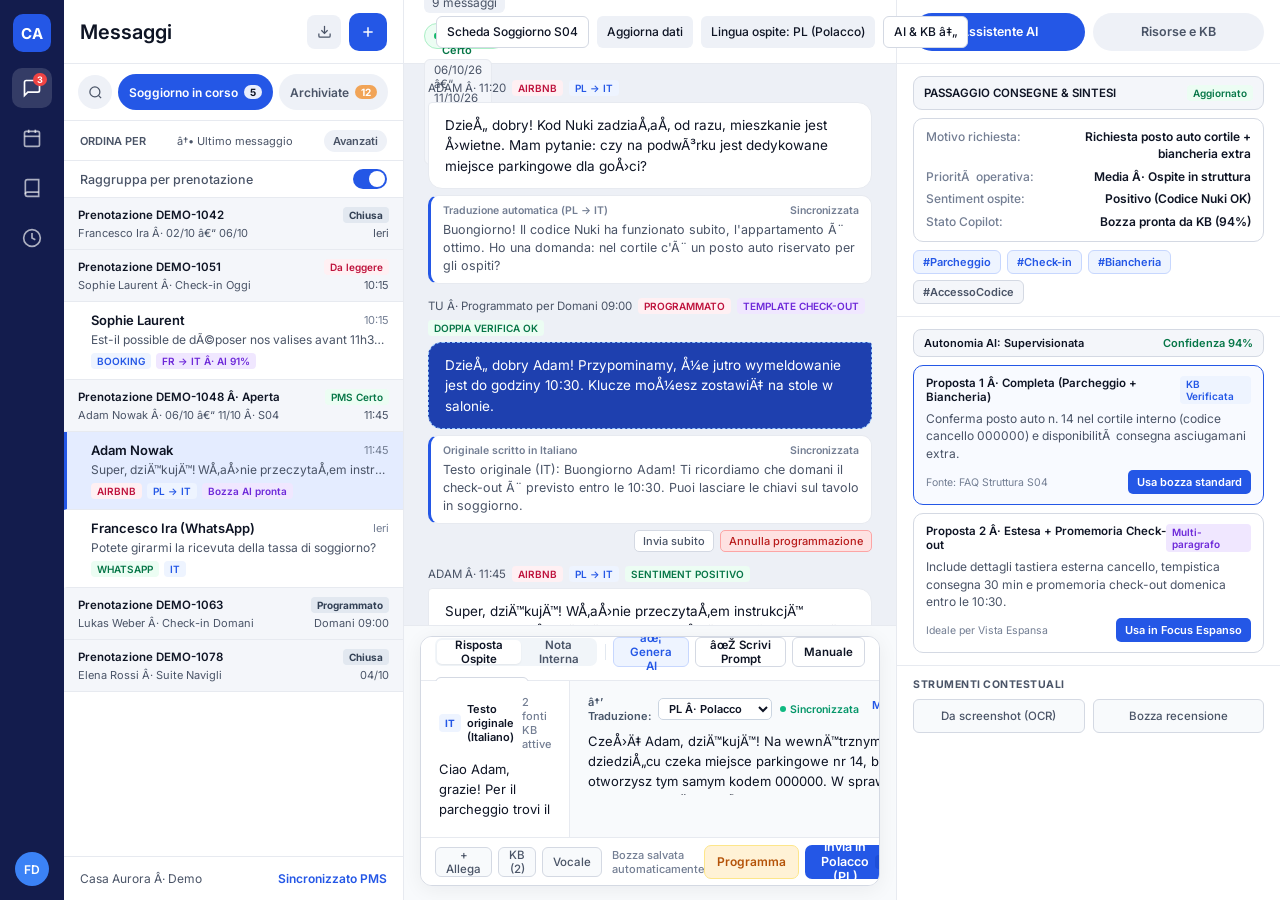
==== commit d85be433: "Remove top demo bar and static phone frames; implement native responsive mobile V2 UI" ====
--- a/demo-standalone.html
+++ b/demo-standalone.html
@@ -1,4 +1,4 @@
-<!DOCTYPE html>
+﻿<!DOCTYPE html>
 <html lang="it">
 <head>
   <meta charset="UTF-8" />
@@ -52,9 +52,10 @@
 
 body {
   font-family: var(--font);
-  background: #0F172A;
+  background: var(--bg-app);
   color: var(--text-primary);
   height: 100vh;
+  height: 100dvh;
   display: flex;
   flex-direction: column;
   overflow: hidden;
@@ -73,68 +74,6 @@
   transition: all 0.15s ease;
 }
 
-/* TOP DEMO SWITCHER BAR */
-.demo-topbar {
-  height: 44px;
-  background: #0B1120;
-  border-bottom: 1px solid #1E293B;
-  display: flex;
-  align-items: center;
-  justify-content: space-between;
-  padding: 0 16px;
-  color: #F8FAFC;
-  font-size: 12px;
-  flex-shrink: 0;
-  z-index: 100;
-}
-
-.demo-topbar-left, .demo-topbar-right {
-  display: flex;
-  align-items: center;
-  gap: 10px;
-}
-
-.demo-brand-badge {
-  background: rgba(36, 87, 230, 0.25);
-  border: 1px solid rgba(96, 165, 250, 0.35);
-  color: #93C5FD;
-  font-weight: 600;
-  padding: 3px 9px;
-  border-radius: 6px;
-  font-size: 11px;
-  letter-spacing: 0.2px;
-}
-
-.demo-mode-tabs {
-  display: flex;
-  background: #1E293B;
-  padding: 3px;
-  border-radius: 8px;
-  gap: 3px;
-}
-
-.demo-mode-tab {
-  color: #94A3B8;
-  font-size: 11.5px;
-  font-weight: 600;
-  padding: 4px 11px;
-  border-radius: 6px;
-}
-
-.demo-mode-tab:hover {
-  color: #F8FAFC;
-}
-
-.demo-mode-tab.active {
-  background: var(--brand);
-  color: #FFFFFF;
-}
-
-.demo-hint {
-  color: #94A3B8;
-  font-size: 11px;
-}
-
 /* WORKSPACE CONTAINER */
 .demo-stage {
   flex: 1;
@@ -142,15 +81,31 @@
   overflow: hidden;
   position: relative;
   background: var(--bg-app);
-}
-
-/* DESKTOP APP SHELL */
+  width: 100%;
+  height: 100%;
+}
+
+/* DESKTOP & MOBILE UNIFIED APP SHELL */
 .app-shell {
   display: flex;
   width: 100%;
   height: 100%;
   background: var(--bg-app);
   overflow: hidden;
+  position: relative;
+}
+
+/* MOBILE SCRIM BACKDROP (Hidden on desktop) */
+.mobile-backdrop {
+  display: none;
+  position: fixed;
+  inset: 0;
+  background: rgba(14, 20, 36, 0.55);
+  z-index: 90;
+}
+
+.mobile-backdrop.open {
+  display: block;
 }
 
 /* 1. FAR LEFT RAIL (64px) */
@@ -227,7 +182,7 @@
   justify-content: center;
 }
 
-/* 2. LEFT COLUMN: LISTA MESSAGGI (340px) */
+/* 2. LEFT COLUMN: LISTA MESSAGGI (340px on Desktop, Slide-over Drawer on Mobile) */
 .inbox-panel {
   width: 340px;
   background: var(--bg-surface);
@@ -235,7 +190,7 @@
   display: flex;
   flex-direction: column;
   flex-shrink: 0;
-  transition: width 0.2s ease;
+  transition: width 0.2s ease, transform 0.25s ease;
 }
 
 .inbox-panel.collapsed {
@@ -538,6 +493,7 @@
   background: var(--bg-app);
   min-width: 0;
   height: 100%;
+  position: relative;
 }
 
 .thread-header {
@@ -560,10 +516,20 @@
   flex-wrap: wrap;
 }
 
+.thread-guest-block {
+  display: flex;
+  align-items: center;
+  gap: 10px;
+}
+
 .thread-guest-name {
   font-size: 16px;
   font-weight: 600;
   color: var(--text-primary);
+}
+
+.thread-guest-sub-mobile {
+  display: none;
 }
 
 .msg-count-pill {
@@ -636,6 +602,15 @@
   background: #E2E8F0;
 }
 
+/* MOBILE SUB-BARS & PINNED CARDS (Hidden on Desktop) */
+.mobile-conv-statusbar,
+.mobile-handover-inline,
+.mobile-pinned-guest-context,
+.mobile-sheet-drag-handle,
+.mobile-copilot-inline-section {
+  display: none;
+}
+
 /* MESSAGES STREAM */
 .messages-stream {
   flex: 1;
@@ -752,7 +727,7 @@
   color: #B91C1C;
 }
 
-/* CENTRAL COMPOSER (V2 FULL-WIDTH ITALIAN EDITOR) */
+/* CENTRAL COMPOSER (V2 SPLIT BILINGUAL EDITOR) */
 .composer-wrapper {
   background: var(--bg-subtle);
   border-top: 1px solid var(--border);
@@ -797,6 +772,12 @@
   display: flex;
   align-items: center;
   gap: 8px;
+}
+
+.composer-ai-buttons-group {
+  display: flex;
+  align-items: center;
+  gap: 6px;
 }
 
 .channel-switch {
@@ -909,7 +890,7 @@
   font-weight: 600;
 }
 
-/* BILINGUAL SPLIT COMPOSER SURFACE (COL ORIGIN IT + COL TARGET LIVE TRANSLATION) */
+/* SPLIT BILINGUAL COMPOSER SURFACE (IT LEFT + LIVE TRANSLATION RIGHT ON DESKTOP, STACKED ON MOBILE) */
 .composer-split-surface {
   width: 100%;
   display: grid;
@@ -917,12 +898,33 @@
   background: var(--bg-surface);
 }
 
+.composer-card.note-mode .composer-split-surface {
+  grid-template-columns: 1fr;
+  background: #FFFBEB;
+}
+
+.composer-card.note-mode .composer-col-target {
+  display: none;
+}
+
 .composer-col-origin {
   padding: 14px 18px;
   display: flex;
   flex-direction: column;
   gap: 8px;
   background: var(--bg-surface);
+  border-right: 1px solid var(--border);
+}
+
+.composer-card.focus-expanded .composer-col-origin,
+.composer-card.focus-expanded .composer-col-target {
+  padding: 16px 20px;
+  gap: 10px;
+}
+
+.composer-card.note-mode .composer-col-origin {
+  background: #FFFBEB;
+  border-right: none;
 }
 
 .composer-col-target {
@@ -930,20 +932,7 @@
   display: flex;
   flex-direction: column;
   gap: 8px;
-  background: #F8FAFC;
-  border-left: 1px solid var(--border);
-}
-
-.composer-card.note-mode .composer-split-surface {
-  grid-template-columns: 1fr;
-}
-
-.composer-card.note-mode .composer-col-origin {
-  background: #FFFBEB;
-}
-
-.composer-card.note-mode .composer-col-target {
-  display: none;
+  background: var(--bg-subtle);
 }
 
 .editor-header-row {
@@ -951,6 +940,7 @@
   align-items: center;
   justify-content: space-between;
   min-height: 22px;
+  gap: 8px;
 }
 
 .editor-lang-group {
@@ -972,7 +962,7 @@
 }
 
 .editor-title-label {
-  font-size: 11.5px;
+  font-size: 11px;
   font-weight: 600;
   color: var(--text-primary);
 }
@@ -983,11 +973,12 @@
   color: var(--text-muted);
 }
 
-.composer-textarea {
+.composer-textarea,
+.translation-preview-textarea {
   width: 100%;
   min-height: 64px;
   resize: none;
-  font-size: 13.5px;
+  font-size: 13px;
   line-height: 1.55;
   color: var(--text-primary);
   outline: none;
@@ -996,25 +987,9 @@
   transition: min-height 0.2s ease;
 }
 
-.composer-card.focus-expanded .composer-textarea {
-  min-height: 136px;
-}
-
-.composer-col-target .translation-preview-textarea {
-  width: 100%;
-  min-height: 64px;
-  resize: none;
-  font-size: 13px;
-  line-height: 1.55;
-  color: #1E293B;
-  background: transparent;
-  outline: none;
-  border: none;
-  transition: min-height 0.2s ease;
-}
-
-.composer-card.focus-expanded .composer-col-target .translation-preview-textarea {
-  min-height: 136px;
+.composer-card.focus-expanded .composer-textarea,
+.composer-card.focus-expanded .translation-preview-textarea {
+  min-height: 140px;
 }
 
 /* COMPOSER BOTTOM BAR */
@@ -1053,6 +1028,10 @@
   color: var(--text-primary);
 }
 
+.mobile-only-tool {
+  display: none;
+}
+
 .schedule-btn {
   height: 34px;
   padding: 0 12px;
@@ -1084,7 +1063,7 @@
   background: var(--brand-hover);
 }
 
-/* 4. RIGHT SIDEBAR: PANNELLO AI & PREVIEW TRADUZIONE IN USCITA (384px) */
+/* 4. RIGHT SIDEBAR: PANNELLO AI & CONTESTO OPERATIVO (384px) */
 .ai-sidebar {
   width: 384px;
   background: var(--bg-surface);
@@ -1093,7 +1072,7 @@
   flex-direction: column;
   flex-shrink: 0;
   height: 100%;
-  transition: width 0.2s ease;
+  transition: width 0.2s ease, transform 0.25s ease;
 }
 
 .ai-sidebar.collapsed {
@@ -1279,24 +1258,6 @@
   color: #FFFFFF;
   font-size: 11px;
   font-weight: 600;
-}
-
-/* PINNED BOTTOM SECTION IN RIGHT SIDEBAR: SEZIONE TRADUZIONE IN USCITA */
-.translation-preview-section {
-  background: var(--bg-subtle);
-  border-top: 1px solid var(--border-strong);
-  padding: 12px 16px;
-  display: flex;
-  flex-direction: column;
-  gap: 8px;
-  flex-shrink: 0;
-}
-
-.translation-preview-header {
-  display: flex;
-  align-items: center;
-  justify-content: space-between;
-  gap: 6px;
 }
 
 .translation-target-selector {
@@ -1343,111 +1304,22 @@
 }
 
 .btn-edit-pl {
-  height: 20px;
-  padding: 0 6px;
+  height: 22px;
+  padding: 0 7px;
   border-radius: 4px;
-  background: #FFFFFF;
-  border: 1px solid var(--border-strong);
-  font-size: 10px;
+  background: transparent;
+  font-size: 11px;
   font-weight: 600;
-  color: #475569;
+  color: var(--brand);
+}
+
+.btn-edit-pl:hover {
+  background: var(--brand-soft);
 }
 
 .btn-edit-pl.editing {
   background: var(--brand);
   color: #FFFFFF;
-  border-color: var(--brand);
-}
-
-.translation-preview-box {
-  background: #FFFFFF;
-  border: 1px solid var(--border-strong);
-  border-radius: 10px;
-  padding: 10px 12px;
-}
-
-.translation-preview-textarea {
-  width: 100%;
-  min-height: 76px;
-  resize: none;
-  font-size: 12px;
-  line-height: 1.5;
-  color: #1E293B;
-  background: transparent;
-  outline: none;
-}
-
-.composer-Expanded-sync .translation-preview-textarea {
-  min-height: 126px;
-}
-
-/* MOBILE 3-SCREENS OVERVIEW & SIMULATOR */
-.mobile-overview-stage {
-  display: none;
-  width: 100%;
-  height: 100%;
-  overflow: auto;
-  background: #0F172A;
-  padding: 24px;
-  gap: 28px;
-  align-items: flex-start;
-  justify-content: center;
-  flex-wrap: wrap;
-}
-
-.mobile-stage-active .app-shell {
-  display: none;
-}
-
-.mobile-stage-active .mobile-overview-stage {
-  display: flex;
-}
-
-.phone-frame {
-  width: 390px;
-  height: 844px;
-  background: var(--bg-muted);
-  border-radius: 28px;
-  border: 6px solid #1E293B;
-  box-shadow: 0 20px 50px rgba(0, 0, 0, 0.45);
-  display: flex;
-  flex-direction: column;
-  overflow: hidden;
-  position: relative;
-  flex-shrink: 0;
-}
-
-.phone-caption {
-  color: #94A3B8;
-  font-size: 12px;
-  font-weight: 600;
-  margin-bottom: 8px;
-  text-align: center;
-}
-
-.mobile-top-header {
-  background: var(--bg-mobile-header);
-  color: #FFFFFF;
-  padding: 10px 16px 12px;
-  display: flex;
-  flex-direction: column;
-  gap: 8px;
-  flex-shrink: 0;
-}
-
-.mobile-status-bar {
-  display: flex;
-  justify-content: space-between;
-  font-size: 12px;
-  font-weight: 600;
-  opacity: 0.9;
-}
-
-.mobile-nav-row {
-  display: flex;
-  align-items: center;
-  justify-content: space-between;
-  gap: 10px;
 }
 
 /* MODAL FOR PROGRAMMABLE MESSAGES */
@@ -1479,67 +1351,430 @@
   gap: 14px;
 }
 
-/* NATIVE RESPONSIVE MEDIA QUERY (< 1024px) */
-@media (max-width: 1024px) {
-  .nav-rail { display: none; }
+/* ==========================================================================
+   TRUE MOBILE V2 RESPONSIVE TRANSFORMATION (<= 900px)
+   Matches Figma Mobile V2 Screens:
+   - 1:27 (Chat Â· Drawer navigazione aperto)
+   - 1:446 (Chat Â· Conversazione Standard)
+   - 1:320 (Chat Â· Composer Focus Espanso & Copilot KB Bottom Sheet)
+   ========================================================================== */
+@media (max-width: 900px) {
+  .nav-rail {
+    display: none;
+  }
+
+  /* Left Slide-over Drawer (1:90 Drawer navigazione) */
   .inbox-panel {
-    position: absolute;
+    position: fixed;
     left: 0;
     top: 0;
     bottom: 0;
-    z-index: 50;
-    box-shadow: var(--shadow-modal);
-  }
+    width: 335px;
+    max-width: 86vw;
+    z-index: 110;
+    box-shadow: 8px 0 32px rgba(14, 20, 36, 0.28);
+    transform: translateX(0);
+  }
+
+  .inbox-panel.collapsed {
+    width: 335px;
+    transform: translateX(-105%);
+    pointer-events: none;
+  }
+
+  .inbox-header {
+    background: var(--bg-mobile-header);
+    border-bottom: none;
+    height: 60px;
+  }
+
+  .inbox-title {
+    color: #FFFFFF;
+    font-size: 18px;
+  }
+
+  .inbox-header .icon-btn {
+    background: rgba(255, 255, 255, 0.14);
+    color: #FFFFFF;
+  }
+
+  /* Right Slide-over Drawer for full KB & AI */
   .ai-sidebar {
-    position: absolute;
+    position: fixed;
     right: 0;
     top: 0;
     bottom: 0;
-    z-index: 50;
-    width: 340px;
-    box-shadow: var(--shadow-modal);
-  }
+    width: 350px;
+    max-width: 90vw;
+    z-index: 110;
+    box-shadow: -8px 0 32px rgba(14, 20, 36, 0.28);
+    transform: translateX(0);
+  }
+
+  .ai-sidebar.collapsed {
+    width: 350px;
+    transform: translateX(105%);
+    pointer-events: none;
+  }
+
+  /* Mobile Top Header (#131C4D - Intestazione ospite 1:447) */
+  .thread-header {
+    background: var(--bg-mobile-header);
+    color: #FFFFFF;
+    height: 58px;
+    padding: 0 12px;
+    border-bottom: none;
+    gap: 8px;
+  }
+
+  .thread-header-left {
+    flex: 1;
+    flex-wrap: nowrap;
+    gap: 10px;
+  }
+
+  .thread-header .icon-btn {
+    background: rgba(255, 255, 255, 0.12);
+    color: #FFFFFF;
+    width: 36px;
+    height: 36px;
+    border-radius: 9px;
+    flex-shrink: 0;
+  }
+
+  .thread-guest-block {
+    display: flex;
+    flex-direction: column;
+    align-items: flex-start;
+    gap: 1px;
+    min-width: 0;
+  }
+
+  .thread-guest-name {
+    color: #FFFFFF;
+    font-size: 15px;
+    font-weight: 600;
+    white-space: nowrap;
+    overflow: hidden;
+    text-overflow: ellipsis;
+  }
+
+  .thread-guest-sub-mobile {
+    display: block;
+    font-size: 11px;
+    color: rgba(255, 255, 255, 0.78);
+    white-space: nowrap;
+    overflow: hidden;
+    text-overflow: ellipsis;
+  }
+
+  /* Hide desktop-only header pills inside the navy top bar */
+  .thread-header .msg-count-pill,
+  .thread-header .pms-badge,
+  .thread-header .stay-dates-pill,
+  .thread-header .desktop-only-chip {
+    display: none;
+  }
+
+  .thread-header-right .header-chip-btn {
+    background: rgba(255, 255, 255, 0.14);
+    border: 1px solid rgba(255, 255, 255, 0.22);
+    color: #FFFFFF;
+    height: 34px;
+    padding: 0 10px;
+    font-size: 11.5px;
+  }
+
+  /* Mobile Conversation Status Sub-bar (1:467 Stato conversazione) */
+  .mobile-conv-statusbar {
+    display: flex;
+    align-items: center;
+    justify-content: space-between;
+    padding: 7px 12px;
+    background: var(--bg-surface);
+    border-bottom: 1px solid var(--border);
+    flex-shrink: 0;
+    gap: 6px;
+  }
+
+  .thread-column.mobile-focus-mode .mobile-conv-statusbar {
+    display: none;
+  }
+
+  /* Mobile Pinned Guest Context in Focus Expanded Mode (1:341 Contesto Ospite Fissato) */
+  .thread-column.mobile-focus-mode .mobile-pinned-guest-context {
+    display: flex;
+    flex-direction: column;
+    gap: 5px;
+    padding: 8px 12px;
+    background: var(--bg-app);
+    flex-shrink: 0;
+  }
+
+  .mobile-pinned-header {
+    display: flex;
+    align-items: center;
+    justify-content: space-between;
+    font-size: 10px;
+    font-weight: 700;
+    color: #475569;
+    letter-spacing: 0.2px;
+  }
+
+  .mobile-pinned-card {
+    background: #FFFFFF;
+    border: 1px solid #CBD5E1;
+    border-radius: 10px;
+    padding: 8px 10px;
+    display: flex;
+    flex-direction: column;
+    gap: 6px;
+    font-size: 11.5px;
+    line-height: 1.4;
+    color: #1E293B;
+  }
+
+  /* Collapse full messages stream when Bottom Sheet Focus is expanded on mobile (1:320) */
+  .thread-column.mobile-focus-mode .messages-stream {
+    display: none;
+  }
+
+  /* Messages Stream & Inline Handover Card on Mobile Standard View (1:482) */
+  .messages-stream {
+    padding: 10px 12px;
+    gap: 10px;
+  }
+
+  .mobile-handover-inline {
+    display: flex;
+    flex-direction: column;
+    gap: 6px;
+    background: #FFFFFF;
+    border: 1px solid var(--border-strong);
+    border-radius: 10px;
+    padding: 9px 11px;
+    flex-shrink: 0;
+  }
+
+  .msg-row {
+    max-width: 100%;
+  }
+
+  .msg-bubble {
+    padding: 10px 13px;
+    font-size: 13px;
+  }
+
+  /* Mobile Standard Composer (1:520 Composer Mobile Â· Senior UI v2) */
+  .composer-wrapper {
+    padding: 0;
+    background: transparent;
+    border-top: none;
+  }
+
+  .composer-card {
+    border-radius: 0;
+    border-left: none;
+    border-right: none;
+    border-bottom: none;
+  }
+
+  /* Mobile Bottom Sheet Focus Expanded (1:364 Bottom Sheet Focus Â· Senior Mobile UI v2) */
+  .thread-column.mobile-focus-mode .composer-wrapper {
+    flex: 1;
+    display: flex;
+    flex-direction: column;
+    min-height: 0;
+  }
+
+  .composer-card.focus-expanded {
+    flex: 1;
+    border-top-left-radius: 20px;
+    border-top-right-radius: 20px;
+    border-top: 1px solid #CBD5E1;
+    box-shadow: 0 -8px 30px rgba(14, 20, 36, 0.12);
+    display: flex;
+    flex-direction: column;
+    overflow-y: auto;
+  }
+
+  .composer-card.focus-expanded .mobile-sheet-drag-handle {
+    display: flex;
+    justify-content: center;
+    padding: 8px 0 2px;
+    background: var(--bg-surface);
+    flex-shrink: 0;
+  }
+
+  .drag-pill {
+    width: 36px;
+    height: 4px;
+    border-radius: 99px;
+    background: #CBD5E1;
+  }
+
+  .composer-topbar {
+    height: auto;
+    padding: 8px 12px;
+    gap: 8px;
+  }
+
+  .composer-topbar-left {
+    width: 100%;
+    flex-wrap: wrap;
+    justify-content: space-between;
+  }
+
+  .composer-topbar .v-divider {
+    display: none;
+  }
+
+  /* Hide the 3 AI buttons in mobile compact standard mode; show them as a 3-column bar in Focus Bottom Sheet */
+  .composer-ai-buttons-group {
+    display: none;
+  }
+
+  .composer-card.focus-expanded .composer-ai-buttons-group {
+    display: flex;
+    width: 100%;
+    gap: 6px;
+    order: 3;
+    padding-top: 4px;
+  }
+
+  .composer-card.focus-expanded .composer-ai-buttons-group .ai-action-btn {
+    flex: 1;
+    justify-content: center;
+    height: 30px;
+    padding: 0 6px;
+    font-size: 11px;
+  }
+
+  /* Stacked IT + Target Language Split Surface on Mobile */
   .composer-split-surface {
     grid-template-columns: 1fr;
   }
+
+  .composer-card.focus-expanded .composer-split-surface {
+    margin: 6px 12px;
+    width: calc(100% - 24px);
+    border: 1.5px solid var(--brand);
+    border-radius: 10px;
+    overflow: hidden;
+    flex-shrink: 0;
+  }
+
+  .composer-col-origin {
+    padding: 10px 12px;
+    border-right: none;
+    border-bottom: 1px solid var(--border);
+  }
+
   .composer-col-target {
-    border-left: none;
-    border-top: 1px solid var(--border);
-  }
-}
-
-</style>
+    padding: 8px 12px;
+  }
+
+  .composer-textarea {
+    min-height: 52px;
+    font-size: 12.5px;
+  }
+
+  .translation-preview-textarea {
+    min-height: 42px;
+    font-size: 12px;
+  }
+
+  .composer-card.focus-expanded .composer-textarea {
+    min-height: 76px;
+  }
+
+  .composer-card.focus-expanded .translation-preview-textarea {
+    min-height: 68px;
+  }
+
+  /* Mobile Inline Copilot & Autonomy Section inside Focus Bottom Sheet (1:406) */
+  .composer-card.focus-expanded .mobile-copilot-inline-section {
+    display: flex;
+    flex-direction: column;
+    gap: 6px;
+    padding: 4px 12px 8px;
+    flex-shrink: 0;
+  }
+
+  .mobile-copilot-card {
+    background: var(--bg-subtle);
+    border: 1px solid #E2E8F0;
+    border-radius: 9px;
+    padding: 7px 10px;
+    display: flex;
+    flex-direction: column;
+    gap: 6px;
+  }
+
+  .mobile-copilot-row {
+    display: flex;
+    align-items: center;
+    justify-content: space-between;
+    gap: 6px;
+    font-size: 11px;
+  }
+
+  /* Thumb Zone Bottom Bar (1:547 / 1:429) */
+  .composer-bottombar {
+    height: auto;
+    padding: 8px 12px;
+    margin-top: auto;
+    gap: 6px;
+    flex-wrap: nowrap;
+  }
+
+  .composer-tools-left {
+    gap: 4px;
+    overflow-x: auto;
+  }
+
+  .composer-tools-left .desktop-autosave-hint {
+    display: none;
+  }
+
+  .mobile-only-tool {
+    display: inline-flex;
+  }
+
+  .tool-chip-btn {
+    height: 30px;
+    padding: 0 8px;
+    font-size: 11px;
+    white-space: nowrap;
+  }
+
+  .schedule-btn {
+    height: 32px;
+    padding: 0 8px;
+    font-size: 11px;
+  }
+
+  .send-btn {
+    height: 32px;
+    padding: 0 12px;
+    font-size: 11.5px;
+    white-space: nowrap;
+  }
+}
+
+  </style>
 </head>
 <body>
-
-  <!-- BARRA SUPERIORE SWITCHER DEMO PER DARIO -->
-  <header class="demo-topbar">
-    <div class="demo-topbar-left">
-      <span class="demo-brand-badge">PROPOSTA V2 OTTIMIZZATA</span>
-      <div class="demo-mode-tabs">
-        <button class="demo-mode-tab active" data-mode="desktop-standard" onclick="setDemoStageMode('desktop-standard')">
-          Frame A · Vista Standard (Desktop)
-        </button>
-        <button class="demo-mode-tab" data-mode="desktop-focus" onclick="setDemoStageMode('desktop-focus')">
-          Frame B · Vista Focus Espansa (Desktop)
-        </button>
-        <button class="demo-mode-tab" data-mode="mobile-overview" onclick="setDemoStageMode('mobile-overview')">
-          Mobile · 3 Viste V2 Ottimizzate
-        </button>
-      </div>
-    </div>
-    <div class="demo-topbar-right">
-      <span class="demo-hint">Composer Centrale Split Bilingue (IT + Traduzione Live affiancata) · Sidebar Destra Assistente AI & KB</span>
-    </div>
-  </header>
-
   <!-- CONTENITORE PRINCIPALE -->
   <main class="demo-stage" id="demoStage">
 
-    <!-- ======================= DESKTOP RESPONSIVE SHELL ======================= -->
+    <!-- ======================= DESKTOP & MOBILE RESPONSIVE SHELL ======================= -->
     <div class="app-shell">
 
-      <!-- 1. NAVIGAZIONE LATERALE (64px) -->
+      <!-- Scrim Backdrop per Drawer Mobile -->
+      <div class="mobile-backdrop" id="mobileBackdrop" onclick="closeMobileDrawers()"></div>
+
+      <!-- 1. NAVIGAZIONE LATERALE DESKTOP (64px) -->
       <nav class="nav-rail">
         <div class="nav-rail-top">
           <div class="rail-logo">CA</div>
@@ -1562,7 +1797,7 @@
         </div>
       </nav>
 
-      <!-- 2. LISTA MESSAGGI (340px) -->
+      <!-- 2. LISTA MESSAGGI (340px Desktop / Drawer Navigazione su Mobile) -->
       <aside class="inbox-panel" id="inboxPanel">
         <div class="inbox-header">
           <span class="inbox-title">Messaggi</span>
@@ -1596,7 +1831,7 @@
 
         <div class="inbox-sort-row">
           <span style="font-weight:600;">ORDINA PER</span>
-          <span>↕ Ultimo messaggio</span>
+          <span>â†• Ultimo messaggio</span>
           <span style="background:#EEF1F7;padding:4px 9px;border-radius:14px;font-weight:600;">Avanzati</span>
         </div>
 
@@ -1613,7 +1848,7 @@
               <span class="booking-code-badge">Chiusa</span>
             </div>
             <div class="booking-group-sub">
-              <span>Francesco Ira · 02/10 – 06/10</span>
+              <span>Francesco Ira Â· 02/10 â€“ 06/10</span>
               <span>Ieri</span>
             </div>
           </div>
@@ -1625,7 +1860,7 @@
               <span class="mini-badge channel">Da leggere</span>
             </div>
             <div class="booking-group-sub">
-              <span>Sophie Laurent · Check-in Oggi</span>
+              <span>Sophie Laurent Â· Check-in Oggi</span>
               <span>10:15</span>
             </div>
           </div>
@@ -1634,21 +1869,21 @@
               <span class="conv-guest-name">Sophie Laurent</span>
               <span class="conv-time">10:15</span>
             </div>
-            <div class="conv-preview">Est-il possible de déposer nos valises avant 11h30 ?</div>
+            <div class="conv-preview">Est-il possible de dÃ©poser nos valises avant 11h30 ?</div>
             <div class="conv-badges">
               <span class="mini-badge booking">BOOKING</span>
-              <span class="mini-badge ai">FR -> IT · AI 91%</span>
+              <span class="mini-badge ai">FR -> IT Â· AI 91%</span>
             </div>
           </div>
 
           <!-- Gruppo DEMO-1048 (Aperta e Selezionata) -->
           <div class="booking-group-header" onclick="selectConversation('adam')">
             <div class="booking-group-top">
-              <span>Prenotazione DEMO-1048 · Aperta</span>
+              <span>Prenotazione DEMO-1048 Â· Aperta</span>
               <span class="mini-badge pms">PMS Certo</span>
             </div>
             <div class="booking-group-sub">
-              <span>Adam Nowak · 06/10 – 11/10 · S04</span>
+              <span>Adam Nowak Â· 06/10 â€“ 11/10 Â· S04</span>
               <span>11:45</span>
             </div>
           </div>
@@ -1657,7 +1892,7 @@
               <span class="conv-guest-name">Adam Nowak</span>
               <span class="conv-time">11:45</span>
             </div>
-            <div class="conv-preview">Super, dziękuję! Właśnie przeczytałem instrukcję...</div>
+            <div class="conv-preview">Super, dziÄ™kujÄ™! WÅ‚aÅ›nie przeczytaÅ‚em instrukcjÄ™...</div>
             <div class="conv-badges">
               <span class="mini-badge channel">AIRBNB</span>
               <span class="mini-badge booking">PL -> IT</span>
@@ -1683,7 +1918,7 @@
               <span class="booking-code-badge">Programmato</span>
             </div>
             <div class="booking-group-sub">
-              <span>Lukas Weber · Check-in Domani</span>
+              <span>Lukas Weber Â· Check-in Domani</span>
               <span>Domani 09:00</span>
             </div>
           </div>
@@ -1693,25 +1928,28 @@
               <span class="booking-code-badge">Chiusa</span>
             </div>
             <div class="booking-group-sub">
-              <span>Elena Rossi · Suite Navigli</span>
+              <span>Elena Rossi Â· Suite Navigli</span>
               <span>04/10</span>
             </div>
           </div>
         </div>
 
         <div class="inbox-footer">
-          <span>Casa Aurora · Demo</span>
+          <span>Casa Aurora Â· Demo</span>
           <span style="font-weight:600;color:var(--brand);">Sincronizzato PMS</span>
         </div>
       </aside>
 
-      <!-- 3. COLONNA CENTRALE: THREAD + COMPOSER A TUTTA LARGHEZZA -->
-      <section class="thread-column">
-        <!-- Intestazione Thread -->
+      <!-- 3. COLONNA CENTRALE: THREAD + COMPOSER SPLIT BILINGUE -->
+      <section class="thread-column" id="threadColumn">
+        <!-- Intestazione Thread (Bianca su Desktop, Navy #131C4D su Mobile come da Figma) -->
         <header class="thread-header">
           <div class="thread-header-left">
-            <button class="icon-btn" title="Mostra/Nascondi Lista" onclick="toggleLeftSidebar()">☰</button>
-            <span class="thread-guest-name" id="threadGuestName">Adam Nowak</span>
+            <button class="icon-btn" title="Mostra/Nascondi Lista" onclick="toggleLeftSidebar()">â˜°</button>
+            <div class="thread-guest-block">
+              <span class="thread-guest-name" id="threadGuestName">Adam Nowak</span>
+              <span class="thread-guest-sub-mobile" id="threadGuestSubMobile">06/10/26 â€“ 11/10/26 Â· App. Duomo Suite Â· S04</span>
+            </div>
             <span class="msg-count-pill">
               <span id="threadMsgCount">9</span> messaggi
             </span>
@@ -1719,24 +1957,51 @@
               <span class="pms-dot"></span>
               <span>Aggancio PMS Certo</span>
             </span>
-            <span class="stay-dates-pill" id="threadStayDates">06/10/26 – 11/10/26 · App. Duomo Suite · S04</span>
+            <span class="stay-dates-pill" id="threadStayDates">06/10/26 â€“ 11/10/26 Â· App. Duomo Suite Â· S04</span>
           </div>
           <div class="thread-header-right">
-            <button class="header-chip-btn outline">Scheda Soggiorno S04</button>
-            <button class="header-chip-btn" onclick="flashSyncBadge('Dati PMS aggiornati')">Aggiorna dati</button>
-            <button class="header-chip-btn" id="threadLangChip">Lingua ospite: PL (Polacco)</button>
+            <button class="header-chip-btn outline desktop-only-chip">Scheda Soggiorno S04</button>
+            <button class="header-chip-btn desktop-only-chip" onclick="flashSyncBadge('Dati PMS aggiornati')">Aggiorna dati</button>
+            <button class="header-chip-btn desktop-only-chip" id="threadLangChip">Lingua ospite: PL (Polacco)</button>
             <button class="header-chip-btn outline" onclick="toggleRightSidebar()" title="Mostra/Nascondi Pannello AI">
-              Pannello AI ⇄
+              AI & KB â‡„
             </button>
           </div>
         </header>
 
-        <!-- Flusso Messaggi (Rimane sempre visibile anche in Vista Focus Espansa) -->
+        <!-- Barra Stato Conversazione Mobile (1:467 Stato conversazione - visibile su mobile in vista standard) -->
+        <div class="mobile-conv-statusbar">
+          <span class="msg-count-pill"><span id="mobileMsgCount">9</span> messaggi</span>
+          <span class="pms-badge">
+            <span class="pms-dot"></span>
+            <span>Aggancio PMS Certo</span>
+          </span>
+          <div style="display:flex;align-items:center;gap:6px;">
+            <button class="icon-btn" style="width:26px;height:26px;font-size:12px;" onclick="flashSyncBadge('Dati aggiornati')">â†»</button>
+            <span class="mini-badge booking" id="mobileLangBadge">PL -> IT</span>
+          </div>
+        </div>
+
+        <!-- Contesto Ospite Fissato Mobile (1:341 Contesto Ospite Fissato - visibile su mobile quando Bottom Sheet Focus Ã¨ espanso) -->
+        <div class="mobile-pinned-guest-context" id="mobilePinnedGuestContext">
+          <div class="mobile-pinned-header">
+            <span>CONTESTO OSPITE FISSATO Â· DOMANDE DA EVADERE</span>
+            <span class="mini-badge channel" id="mobilePinnedChannelBadge">AIRBNB Â· PLâ†’IT</span>
+          </div>
+          <div class="mobile-pinned-card" id="mobilePinnedContextCard"></div>
+        </div>
+
+        <!-- Flusso Messaggi -->
         <div class="messages-stream" id="messagesStream"></div>
 
-        <!-- COMPOSER CENTRALE · TESTO ORIGINALE ITALIANO A TUTTA LARGHEZZA (100%) -->
+        <!-- COMPOSER CENTRALE SPLIT BILINGUE (Desktop: 2 colonne affiancate IT + PL | Mobile: Standard o Bottom Sheet Focus Espanso) -->
         <div class="composer-wrapper">
           <div class="composer-card" id="composerCard">
+
+            <!-- Drag Handle per Bottom Sheet Mobile Focus -->
+            <div class="mobile-sheet-drag-handle" onclick="toggleFocusView()">
+              <div class="drag-pill"></div>
+            </div>
 
             <!-- Barra Superiore Controlli -->
             <div class="composer-topbar">
@@ -1750,40 +2015,42 @@
                   </button>
                 </div>
                 <div class="v-divider"></div>
-                <button class="ai-action-btn primary-soft" onclick="insertProposal(state.focusExpanded ? 'full' : 'short')">
-                  ✦ Genera risposta AI
-                </button>
-                <button class="ai-action-btn" onclick="togglePromptBar()">
-                  ✎ Scrivi Prompt
-                </button>
-                <button class="ai-action-btn" onclick="document.getElementById('composerTextarea').focus()">
-                  Scrivi manualmente
-                </button>
+                <div class="composer-ai-buttons-group">
+                  <button class="ai-action-btn primary-soft" onclick="insertProposal(state.focusExpanded ? 'full' : 'short')">
+                    âœ¦ Genera AI
+                  </button>
+                  <button class="ai-action-btn" onclick="togglePromptBar()">
+                    âœŽ Scrivi Prompt
+                  </button>
+                  <button class="ai-action-btn" onclick="document.getElementById('composerTextarea').focus()">
+                    Manuale
+                  </button>
+                </div>
               </div>
               <div class="composer-topbar-right">
                 <button class="focus-toggle-btn" id="focusToggleBtn" onclick="toggleFocusView()">
-                  <span>⤢</span>
-                  <span>Espandi vista</span>
+                  <span>â¤¢</span>
+                  <span>Espandi</span>
                 </button>
               </div>
             </div>
 
             <!-- Barra Inline Prompt AI (quando clicchi "Scrivi Prompt") -->
             <div class="prompt-inline-bar" id="promptInlineBar">
-              <input type="text" id="promptInput" class="prompt-input" placeholder="Es: Aggiungi istruzioni orario check-out 10:30 o rendi il tono più formale..." onkeydown="if(event.key==='Enter') applyAiPrompt()" />
-              <button class="prompt-apply-btn" onclick="applyAiPrompt()">Applica alla bozza</button>
-            </div>
-
-            <!-- Superficie Split Scrittura e Traduzione (Colonna Origine IT + Colonna Destinazione Traduzione Live nel Composer) -->
+              <input type="text" id="promptInput" class="prompt-input" placeholder="Es: Aggiungi istruzioni orario check-out 10:30 o rendi il tono piÃ¹ formale..." onkeydown="if(event.key==='Enter') applyAiPrompt()" />
+              <button class="prompt-apply-btn" onclick="applyAiPrompt()">Applica</button>
+            </div>
+
+            <!-- Superficie Split Scrittura e Traduzione (IT + Traduzione Live) -->
             <div class="composer-split-surface">
-              <!-- Colonna Origine · Italiano -->
+              <!-- Colonna Origine Â· Italiano -->
               <div class="composer-col-origin">
                 <div class="editor-header-row">
                   <div class="editor-lang-group">
                     <span class="lang-badge-it">IT</span>
                     <span class="editor-title-label">Testo originale (Italiano)</span>
                   </div>
-                  <span class="editor-status-label">Editor attivo</span>
+                  <span class="editor-status-label">2 fonti KB attive</span>
                 </div>
                 <textarea
                   id="composerTextarea"
@@ -1793,16 +2060,16 @@
                 ></textarea>
               </div>
 
-              <!-- Colonna Destinazione · Traduzione Live -->
+              <!-- Colonna Destinazione Â· Traduzione Live -->
               <div class="composer-col-target">
                 <div class="editor-header-row">
                   <div class="translation-target-selector">
-                    <span>→ Traduzione in uscita:</span>
+                    <span>â†’ Traduzione:</span>
                     <select id="langSelectDropdown" class="lang-select-dropdown" onchange="flashSyncBadge('Lingua aggiornata')">
-                      <option value="PL">PL · Polacco</option>
-                      <option value="FR">FR · Francese</option>
-                      <option value="EN">EN · Inglese</option>
-                      <option value="DE">DE · Tedesco</option>
+                      <option value="PL">PL Â· Polacco</option>
+                      <option value="FR">FR Â· Francese</option>
+                      <option value="EN">EN Â· Inglese</option>
+                      <option value="DE">DE Â· Tedesco</option>
                     </select>
                   </div>
                   <div class="translation-sync-actions">
@@ -1821,20 +2088,39 @@
               </div>
             </div>
 
-            <!-- Barra Inferiore Strumenti e Invio -->
+            <!-- Sezione Copilot e Autonomia Mobile (1:406 - Visibile nel Bottom Sheet Focus Mobile) -->
+            <div class="mobile-copilot-inline-section">
+              <div class="mobile-copilot-card">
+                <div class="mobile-copilot-row">
+                  <span style="font-weight:600;color:var(--text-primary);">Autonomia: Suggerimento (Confidenza 94%)</span>
+                  <div style="display:flex;gap:4px;">
+                    <button class="msg-action-tiny" style="color:var(--success-text);border-color:var(--success-border);background:var(--success-bg);" onclick="flashSyncBadge('Feedback registrato')">Utile</button>
+                    <button class="msg-action-tiny" onclick="insertProposal('short')">Alt. Sintetica</button>
+                  </div>
+                </div>
+                <div class="mobile-copilot-row" style="border-top:1px solid #E2E8F0;padding-top:5px;">
+                  <button class="tool-chip-btn" style="flex:1;justify-content:center;height:26px;" onclick="flashSyncBadge('Analisi OCR pronta')">Da screenshot (OCR)</button>
+                  <button class="tool-chip-btn" style="flex:1;justify-content:center;height:26px;" onclick="insertProposal('full')">Recensione</button>
+                </div>
+              </div>
+            </div>
+
+            <!-- Barra Inferiore Strumenti e Invio (Thumb Zone su Mobile) -->
             <div class="composer-bottombar">
               <div class="composer-tools-left">
-                <button class="tool-chip-btn" onclick="flashSyncBadge('Selettore allegati aperto')">+ Allega file</button>
-                <button class="tool-chip-btn" onclick="setRightTab('kb')">Salva in KB</button>
-                <button class="tool-chip-btn" onclick="flashSyncBadge('Dettatura vocale pronta')">Dettatura vocale</button>
-                <span style="font-size:11px;font-weight:500;color:var(--text-muted);margin-left:4px;">Bozza salvata automaticamente</span>
+                <button class="tool-chip-btn" onclick="flashSyncBadge('Selettore allegati aperto')">+ Allega</button>
+                <button class="tool-chip-btn mobile-only-tool" onclick="setRightTab('kb')"># Tag</button>
+                <button class="tool-chip-btn mobile-only-tool" onclick="setRightTab('kb')">/ Pronti</button>
+                <button class="tool-chip-btn" onclick="setRightTab('kb')">KB (2)</button>
+                <button class="tool-chip-btn" onclick="flashSyncBadge('Dettatura vocale pronta')">Vocale</button>
+                <span class="desktop-autosave-hint" style="font-size:11px;font-weight:500;color:var(--text-muted);margin-left:4px;">Bozza salvata automaticamente</span>
               </div>
               <div class="composer-actions-right">
-                <button class="schedule-btn" onclick="openScheduleModal()">
-                  Programma invio · Orario OK
+                <button class="schedule-btn" onclick="openScheduleModal()" title="Programma invio">
+                  Programma
                 </button>
                 <button class="send-btn" id="mainSendBtn" onclick="sendCurrentMessage()">
-                  Invia in Polacco (PL) ⌘↵
+                  Invia in Polacco (PL) âŒ˜â†µ
                 </button>
               </div>
             </div>
@@ -1843,7 +2129,7 @@
         </div>
       </section>
 
-      <!-- 4. SIDEBAR DI DESTRA: PANNELLO AI & CONTESTO OPERATIVO (384px) -->
+      <!-- 4. SIDEBAR DI DESTRA: PANNELLO AI & CONTESTO OPERATIVO (384px Desktop / Drawer su Mobile) -->
       <aside class="ai-sidebar" id="aiSidebar">
         <!-- Intestazione Tabs -->
         <div class="ai-sidebar-header">
@@ -1869,8 +2155,8 @@
                 <span class="handover-val" id="hoMotivo">Richiesta posto auto cortile + biancheria extra</span>
               </div>
               <div class="handover-row">
-                <span class="handover-label">Priorità operativa:</span>
-                <span class="handover-val" id="hoUrgenza">Media · Ospite in struttura</span>
+                <span class="handover-label">PrioritÃ  operativa:</span>
+                <span class="handover-val" id="hoUrgenza">Media Â· Ospite in struttura</span>
               </div>
               <div class="handover-row">
                 <span class="handover-label">Sentiment ospite:</span>
@@ -1898,11 +2184,11 @@
 
             <div class="proposal-card selected" onclick="insertProposal('short')">
               <div class="proposal-top">
-                <span>Proposta 1 · Completa (Parcheggio + Biancheria)</span>
+                <span>Proposta 1 Â· Completa (Parcheggio + Biancheria)</span>
                 <span class="mini-badge booking">KB Verificata</span>
               </div>
               <div class="proposal-text">
-                Conferma posto auto n. 14 nel cortile interno (codice cancello 000000) e disponibilità consegna asciugamani extra.
+                Conferma posto auto n. 14 nel cortile interno (codice cancello 000000) e disponibilitÃ  consegna asciugamani extra.
               </div>
               <div class="proposal-footer">
                 <span style="font-size:10.5px;color:var(--text-muted);">Fonte: FAQ Struttura S04</span>
@@ -1912,7 +2198,7 @@
 
             <div class="proposal-card" onclick="insertProposal('full')">
               <div class="proposal-top">
-                <span>Proposta 2 · Estesa + Promemoria Check-out</span>
+                <span>Proposta 2 Â· Estesa + Promemoria Check-out</span>
                 <span class="mini-badge ai">Multi-paragrafo</span>
               </div>
               <div class="proposal-text">
@@ -1939,7 +2225,7 @@
           </div>
         </div>
 
-        <!-- Contenuto Scorrevole Superiore: Tab 2 (Risorse e KB - come in Frame B) -->
+        <!-- Contenuto Scorrevole Superiore: Tab 2 (Risorse e KB) -->
         <div class="ai-sidebar-scroll" id="rightContentKb" style="display:none;">
           <!-- Sezione Knowledge Base -->
           <div class="ai-section">
@@ -1949,14 +2235,14 @@
             </div>
             <div class="proposal-card" onclick="insertProposal('kb-parking')">
               <div class="proposal-top">
-                <span>KB · Parcheggio Cortile Interno S04</span>
+                <span>KB Â· Parcheggio Cortile Interno S04</span>
                 <button class="btn-use-proposal">Inserisci</button>
               </div>
               <div class="proposal-text">Posto auto n. 14 riservato nel cortile. Apertura cancello con codice 000000.</div>
             </div>
             <div class="proposal-card" onclick="insertProposal('kb-towels')">
               <div class="proposal-top">
-                <span>KB · Biancheria e Asciugamani Extra</span>
+                <span>KB Â· Biancheria e Asciugamani Extra</span>
                 <button class="btn-use-proposal">Inserisci</button>
               </div>
               <div class="proposal-text">Consegna set extra in appartamento entro 30 minuti su richiesta in chat.</div>
@@ -1964,7 +2250,7 @@
             <div class="handover-card" style="background:var(--bg-muted);">
               <div style="font-weight:600;font-size:11.5px;">Nuova FAQ Rilevata dalla conversazione</div>
               <div style="font-size:11px;color:var(--text-secondary);">Salvare la risposta sul codice cancello cortile + posto n. 14 nella Knowledge Base di Casa Aurora?</div>
-              <button class="ai-action-btn primary-soft" style="justify-content:center;margin-top:2px;" onclick="this.textContent='✓ Salvata in Knowledge Base'">
+              <button class="ai-action-btn primary-soft" style="justify-content:center;margin-top:2px;" onclick="this.textContent='âœ“ Salvata in Knowledge Base'">
                 + Salva risposta in Knowledge Base
               </button>
             </div>
@@ -2017,189 +2303,17 @@
 
     </div>
 
-    <!-- ======================= VISTA MOBILE (3 SCHERMATE V2 OTTIMIZZATA) ======================= -->
-    <div class="mobile-overview-stage">
-
-      <!-- SCHERMATA MOBILE 1: DRAWER NAVIGAZIONE APERTO -->
-      <div>
-        <div class="phone-caption">1. Mobile · Drawer Navigazione & Prenotazioni</div>
-        <div class="phone-frame">
-          <div class="mobile-top-header">
-            <div class="mobile-status-bar"><span>9:41</span><span>5G · 100%</span></div>
-            <div class="mobile-nav-row">
-              <span style="font-weight:700;font-size:16px;">Messaggi · Casa Aurora</span>
-              <span class="mini-badge booking">5 Attive</span>
-            </div>
-          </div>
-          <div style="padding:10px 12px;background:#FFF;border-bottom:1px solid var(--border);display:flex;gap:6px;">
-            <span class="filter-pill active" style="height:30px;font-size:11px;">Soggiorno in corso (5)</span>
-            <span class="filter-pill" style="height:30px;font-size:11px;">Archiviate (12)</span>
-          </div>
-          <div style="flex:1;overflow-y:auto;background:#FFF;">
-            <div class="booking-group-header">
-              <div class="booking-group-top"><span>DEMO-1048 · Aperta</span><span class="mini-badge pms">PMS Certo</span></div>
-              <div class="booking-group-sub"><span>Adam Nowak · 06/10 – 11/10</span><span>11:45</span></div>
-            </div>
-            <div class="conv-item active" onclick="setDemoStageMode('desktop-standard')">
-              <div class="conv-item-top"><span class="conv-guest-name">Adam Nowak</span><span class="conv-time">11:45</span></div>
-              <div class="conv-preview">Super, dziękuję! Właśnie przeczytałem...</div>
-              <div class="conv-badges"><span class="mini-badge channel">AIRBNB</span><span class="mini-badge booking">PL -> IT</span></div>
-            </div>
-            <div class="booking-group-header">
-              <div class="booking-group-top"><span>DEMO-1051 · Da leggere</span><span class="mini-badge channel">Oggi</span></div>
-              <div class="booking-group-sub"><span>Sophie Laurent · Suite Brera</span><span>10:15</span></div>
-            </div>
-            <div class="conv-item" onclick="selectConversation('sophie'); setDemoStageMode('desktop-standard')">
-              <div class="conv-item-top"><span class="conv-guest-name">Sophie Laurent</span><span class="conv-time">10:15</span></div>
-              <div class="conv-preview">Est-il possible de déposer nos valises...</div>
-              <div class="conv-badges"><span class="mini-badge booking">BOOKING</span><span class="mini-badge ai">FR -> IT</span></div>
-            </div>
-          </div>
-        </div>
-      </div>
-
-      <!-- SCHERMATA MOBILE 2: CHAT + COMPOSER COMPATTO -->
-      <div>
-        <div class="phone-caption">2. Mobile · Chat & Composer Standard</div>
-        <div class="phone-frame">
-          <div class="mobile-top-header">
-            <div class="mobile-status-bar"><span>9:41</span><span>5G · 100%</span></div>
-            <div class="mobile-nav-row">
-              <span>☰</span>
-              <div style="flex:1;">
-                <div style="font-weight:600;font-size:15px;">Adam Nowak</div>
-                <div style="font-size:11px;opacity:0.75;">06/10/26 – 11/10/26 · Aggancio PMS Certo</div>
-              </div>
-              <span>⋮</span>
-            </div>
-          </div>
-          <div style="padding:6px 12px;background:#FFF;border-bottom:1px solid var(--border);display:flex;justify-content:space-between;align-items:center;">
-            <span class="msg-count-pill">9 messaggi</span>
-            <span class="pms-badge"><span class="pms-dot"></span>Aggancio PMS Certo</span>
-            <span class="mini-badge booking">PL -> IT</span>
-          </div>
-          <div style="flex:1;padding:8px 10px;overflow-y:auto;display:flex;flex-direction:column;gap:8px;background:var(--bg-app);">
-            <div class="handover-card" style="padding:8px 10px;">
-              <div style="font-size:10.5px;font-weight:700;color:var(--brand);">PASSAGGIO CONSEGNE · 2 DOMANDE</div>
-              <div style="font-size:11px;color:var(--text-secondary);">1. Posto auto cortile · 2. Asciugamani extra</div>
-            </div>
-            <div class="msg-row guest" style="max-width:100%;">
-              <div class="msg-bubble" style="font-size:12px;padding:9px 12px;">Super, dziękuję! Jeśli będę potrzebował ręczników, napiszę do Was.</div>
-              <div class="msg-translation-card" style="padding:6px 10px;">
-                <div class="msg-translation-header"><span>Traduzione PL -> IT</span></div>
-                <div class="msg-translation-body" style="font-size:11.5px;">Super, grazie! Se avrò bisogno di asciugamani extra vi scriverò.</div>
-              </div>
-            </div>
-          </div>
-          <!-- Mobile Compact Composer -->
-          <div style="padding:6px 8px;background:#F8FAFC;border-top:1px solid var(--border);">
-            <div class="composer-card" style="border-radius:10px;">
-              <div style="padding:6px 10px;border-bottom:1px solid var(--border);display:flex;justify-content:space-between;align-items:center;">
-                <span class="mini-badge booking">Risposta Ospite · IT</span>
-                <button class="ai-action-btn primary-soft" style="height:24px;font-size:10.5px;">✦ AI Pronta</button>
-              </div>
-              <div style="padding:8px 10px;font-size:12px;color:var(--text-primary);">
-                Ciao Adam, grazie! Per il parcheggio trovi il posto auto n. 14 nel cortile...
-              </div>
-              <div style="padding:6px 10px;background:#F8FAFC;border-top:1px solid var(--border);display:flex;justify-content:space-between;align-items:center;font-size:11px;">
-                <span style="color:#059669;font-weight:600;">● Traduzione PL Sincronizzata</span>
-                <span style="color:var(--brand);font-weight:600;">Vedi PL ▾</span>
-              </div>
-              <div style="padding:6px 10px;border-top:1px solid var(--border);display:flex;justify-content:space-between;align-items:center;">
-                <div style="display:flex;gap:4px;">
-                  <span class="tool-chip-btn" style="height:26px;font-size:10.5px;">+ Allega</span>
-                  <span class="tool-chip-btn" style="height:26px;font-size:10.5px;">KB</span>
-                  <span class="tool-chip-btn" style="height:26px;font-size:10.5px;" onclick="openScheduleModal()">Programma</span>
-                </div>
-                <button class="send-btn" style="height:28px;font-size:11px;padding:0 12px;">Invia (PL)</button>
-              </div>
-            </div>
-          </div>
-        </div>
-      </div>
-
-      <!-- SCHERMATA MOBILE 3: BOTTOM SHEET FOCUS ESPANSO & COPILOT KB -->
-      <div>
-        <div class="phone-caption">3. Mobile · Bottom Sheet Focus Espanso & Copilot</div>
-        <div class="phone-frame">
-          <div class="mobile-top-header">
-            <div class="mobile-status-bar"><span>9:41</span><span>5G · 100%</span></div>
-            <div class="mobile-nav-row">
-              <span>☰</span>
-              <div style="flex:1;">
-                <div style="font-weight:600;font-size:15px;">Adam Nowak</div>
-                <div style="font-size:11px;opacity:0.75;">06/10/26 – 11/10/26 · Aggancio PMS Certo</div>
-              </div>
-              <span>⋮</span>
-            </div>
-          </div>
-          <!-- Contesto Ospite Fissato in Alto -->
-          <div style="padding:6px 10px;background:var(--bg-app);display:flex;flex-direction:column;gap:4px;">
-            <div style="display:flex;justify-content:space-between;font-size:9.5px;font-weight:700;color:#475569;">
-              <span>CONTESTO OSPITE FISSATO · 2 DOMANDE</span>
-              <span style="color:var(--rose-text);">AIRBNB · PL→IT</span>
-            </div>
-            <div style="background:#FFF;border:1px solid var(--border-strong);border-radius:8px;padding:6px 8px;font-size:11px;display:flex;flex-direction:column;gap:4px;">
-              <div><strong>11:20:</strong> "Il codice Nuki funziona! C'è un posto auto riservato?"</div>
-              <div style="border-top:1px solid #F1F5F9;padding-top:4px;"><strong>11:45:</strong> "Super, grazie! Se avrò bisogno di asciugamani vi scriverò."</div>
-            </div>
-          </div>
-          <!-- Bottom Sheet Espanso -->
-          <div style="flex:1;background:#FFF;border-top-left-radius:18px;border-top-right-radius:18px;border-top:1px solid #CBD5E1;padding:8px 10px;display:flex;flex-direction:column;justify-content:space-between;box-shadow:0 -6px 20px rgba(14,20,36,0.08);">
-            <div style="display:flex;flex-direction:column;gap:6px;">
-              <div style="width:36px;height:4px;background:#CBD5E1;border-radius:99px;align-self:center;"></div>
-              <div style="display:flex;justify-content:space-between;align-items:center;">
-                <span class="mini-badge booking">Risposta Ospite · Focus</span>
-                <span style="font-size:11px;font-weight:600;color:#475569;">⤡ Riduci vista</span>
-              </div>
-              <div style="display:flex;gap:4px;">
-                <button class="ai-action-btn primary-soft" style="flex:1;justify-content:center;height:28px;font-size:10.5px;">✦ Genera AI</button>
-                <button class="ai-action-btn" style="flex:1;justify-content:center;height:28px;font-size:10.5px;">✎ Prompt</button>
-                <button class="ai-action-btn" style="flex:1;justify-content:center;height:28px;font-size:10.5px;">Manuale</button>
-              </div>
-              <div style="border:1.5px solid var(--brand);border-radius:10px;overflow:hidden;">
-                <div style="padding:8px 10px;background:#FFF;border-bottom:1px solid var(--border);font-size:11.5px;line-height:1.45;">
-                  <div style="font-size:10px;font-weight:700;color:var(--brand);margin-bottom:3px;">IT · TESTO ORIGINALE</div>
-                  Ciao Adam, siamo felici che il codice abbia funzionato! Per il parcheggio puoi usare il posto n. 14 nel cortile (codice 000000).
-                </div>
-                <div style="padding:8px 10px;background:#F8FAFC;font-size:11.5px;line-height:1.45;color:#1E293B;">
-                  <div style="display:flex;justify-content:space-between;font-size:10px;font-weight:700;color:#059669;margin-bottom:3px;">
-                    <span>PL · ANTEPRIMA TRADUZIONE IN USCITA</span>
-                    <span>● Sincronizzata</span>
-                  </div>
-                  Cześć Adam, cieszymy się, że kod zadziałał! Możesz skorzystać z miejsca nr 14 na dziedzińcu (kod 000000).
-                </div>
-              </div>
-              <div style="background:var(--bg-muted);border:1px solid var(--border-strong);border-radius:8px;padding:6px 8px;font-size:10.5px;display:flex;justify-content:space-between;align-items:center;">
-                <span>Copilot KB · Confidenza 94%</span>
-                <span style="color:var(--brand);font-weight:600;">2 Fonti attive</span>
-              </div>
-            </div>
-            <div style="padding-top:6px;border-top:1px solid var(--border);display:flex;justify-content:space-between;align-items:center;">
-              <div style="display:flex;gap:4px;">
-                <span class="tool-chip-btn" style="height:28px;font-size:10.5px;">+ Allega</span>
-                <span class="tool-chip-btn" style="height:28px;font-size:10.5px;"># Tag</span>
-                <span class="tool-chip-btn" style="height:28px;font-size:10.5px;">KB</span>
-              </div>
-              <button class="send-btn" style="height:30px;font-size:11px;padding:0 12px;" onclick="openScheduleModal()">Invia / Programma ▾</button>
-            </div>
-          </div>
-        </div>
-      </div>
-
-    </div>
-
   </main>
 
-  <!-- MODALE MESSAGGI PROGRAMMABILI (P.S. DI DARIO) -->
+  <!-- MODALE MESSAGGI PROGRAMMABILI -->
   <div class="modal-backdrop" id="scheduleModal">
     <div class="modal-card">
       <div style="display:flex;justify-content:space-between;align-items:center;">
-        <span style="font-size:15px;font-weight:700;">Programma invio messaggio (Bilingue IT → Target)</span>
-        <button class="icon-btn" onclick="closeScheduleModal()">✕</button>
+        <span style="font-size:15px;font-weight:700;">Programma invio messaggio (Bilingue IT â†’ Target)</span>
+        <button class="icon-btn" onclick="closeScheduleModal()">âœ•</button>
       </div>
       <div style="font-size:12.5px;color:var(--text-secondary);line-height:1.45;">
-        Il messaggio verrà inviato automaticamente nella lingua dell'ospite con verifica stato soggiorno PMS prima dell'invio.
+        Il messaggio verrÃ  inviato automaticamente nella lingua dell'ospite con verifica stato soggiorno PMS prima dell'invio.
       </div>
       <div style="display:flex;flex-direction:column;gap:6px;">
         <button class="proposal-card" onclick="confirmScheduleMessage('Oggi ore 14:00 (Check-in)')">
@@ -2227,132 +2341,142 @@
   adam: {
     id: 'adam',
     bookingCode: 'DEMO-1048',
-    bookingStatus: 'Aperta · Soggiorno in corso',
+    bookingStatus: 'Aperta Â· Soggiorno in corso',
     guestName: 'Adam Nowak',
-    dates: '06/10/26 – 11/10/26',
-    unit: 'App. Duomo Suite · S04',
+    dates: '06/10/26 â€“ 11/10/26',
+    unit: 'App. Duomo Suite Â· S04',
     langCode: 'PL',
     langName: 'Polacco',
     channel: 'AIRBNB',
     msgCount: 9,
     handover: {
       motivo: 'Richiesta posto auto cortile + biancheria extra',
-      urgenza: 'Media · Ospite in struttura',
+      urgenza: 'Media Â· Ospite in struttura',
       sentiment: 'Positivo (Codice Nuki OK)',
       statoAI: 'Bozza pronta da KB (94%)'
     },
+    pinnedQuestions: [
+      { time: '11:20 Â· Parcheggio', text: '"Il codice Nuki funziona! C\'Ã¨ un posto auto riservato nel cortile?"' },
+      { time: '11:45 Â· Biancheria Extra', text: '"Super, grazie! Se avrÃ² bisogno di asciugamani vi scriverÃ²."' }
+    ],
     tags: ['#Parcheggio', '#Check-in', '#Biancheria', '#AccessoCodice'],
     standardDraftIT: 'Ciao Adam, grazie! Per il parcheggio trovi il posto auto n. 14 nel cortile interno, per aprire il cancello puoi usare lo stesso codice 000000. Per gli asciugamani extra scrivici pure qui quando vuoi e te li portiamo subito.',
-    standardDraftTarget: 'Cześć Adam, dziękuję! Na wewnętrznym dziedzińcu czeka miejsce parkingowe nr 14, bramę otworzysz tym samym kodem 000000. W sprawie dodatkowych ręczników napisz do nas tutaj w każdej chwili, a od razu je przyniesiemy.',
-    focusDraftIT: "Ciao Adam, siamo felici che il codice abbia funzionato subito e che ti stia trovando bene!\n\nPer il parcheggio puoi usare il posto auto n. 14 nel cortile interno: il cancello automatico si apre con lo stesso codice 000000 sulla tastiera esterna.\n\nSe ti serviranno altri asciugamani scrivici pure qui e te li faremo avere in appartamento in mezz'ora. Ti ricordiamo solo che domenica il check-out è entro le 10:30 e potrai lasciare le chiavi sul tavolo. A presto!",
-    focusDraftTarget: 'Cześć Adam, cieszymy się, że kod zadziałał od razu i że dobrze się u nas czujesz! Jeśli chodzi o parking, możesz skorzystać z miejsca nr 14 na wewnętrznym dziedzińcu, brama automatyczna otwiera się tym samym kodem 000000 na zewnętrznej klawiaturze. Gdybyś potrzebował dodatkowych ręczników, napisz do nas tutaj, a dostarczymy je do apartamentu w pół godziny. Przypominamy tylko, że w niedzielę wymeldowanie jest do 10:30, a klucze możesz zostawić na stole. Do zobaczenia!',
+    standardDraftTarget: 'CzeÅ›Ä‡ Adam, dziÄ™kujÄ™! Na wewnÄ™trznym dziedziÅ„cu czeka miejsce parkingowe nr 14, bramÄ™ otworzysz tym samym kodem 000000. W sprawie dodatkowych rÄ™cznikÃ³w napisz do nas tutaj w kaÅ¼dej chwili, a od razu je przyniesiemy.',
+    focusDraftIT: "Ciao Adam, siamo felici che il codice abbia funzionato subito e che ti stia trovando bene!\n\nPer il parcheggio puoi usare il posto auto n. 14 nel cortile interno: il cancello automatico si apre con lo stesso codice 000000 sulla tastiera esterna.\n\nSe ti serviranno altri asciugamani scrivici pure qui e te li faremo avere in appartamento in mezz'ora. Ti ricordiamo solo che domenica il check-out Ã¨ entro le 10:30 e potrai lasciare le chiavi sul tavolo. A presto!",
+    focusDraftTarget: 'CzeÅ›Ä‡ Adam, cieszymy siÄ™, Å¼e kod zadziaÅ‚aÅ‚ od razu i Å¼e dobrze siÄ™ u nas czujesz! JeÅ›li chodzi o parking, moÅ¼esz skorzystaÄ‡ z miejsca nr 14 na wewnÄ™trznym dziedziÅ„cu, brama automatyczna otwiera siÄ™ tym samym kodem 000000 na zewnÄ™trznej klawiaturze. GdybyÅ› potrzebowaÅ‚ dodatkowych rÄ™cznikÃ³w, napisz do nas tutaj, a dostarczymy je do apartamentu w pÃ³Å‚ godziny. Przypominamy tylko, Å¼e w niedzielÄ™ wymeldowanie jest do 10:30, a klucze moÅ¼esz zostawiÄ‡ na stole. Do zobaczenia!',
     messages: [
       {
         id: 'm1',
         sender: 'guest',
-        author: 'ADAM · 11:20',
+        author: 'ADAM Â· 11:20',
         badges: [
           { text: 'AIRBNB', cls: 'channel' },
           { text: 'PL -> IT', cls: 'booking' }
         ],
-        textOriginal: 'Dzień dobry! Kod Nuki zadziałał od razu, mieszkanie jest świetne. Mam pytanie: czy na podwórku jest dedykowane miejsce parkingowe dla gości?',
-        textTranslated: "Buongiorno! Il codice Nuki ha funzionato subito, l'appartamento è ottimo. Ho una domanda: nel cortile c'è un posto auto riservato per gli ospiti?"
+        textOriginal: 'DzieÅ„ dobry! Kod Nuki zadziaÅ‚aÅ‚ od razu, mieszkanie jest Å›wietne. Mam pytanie: czy na podwÃ³rku jest dedykowane miejsce parkingowe dla goÅ›ci?',
+        textTranslated: "Buongiorno! Il codice Nuki ha funzionato subito, l'appartamento Ã¨ ottimo. Ho una domanda: nel cortile c'Ã¨ un posto auto riservato per gli ospiti?"
       },
       {
         id: 'm2',
         sender: 'host',
         scheduled: true,
-        author: 'TU · Programmato per Domani 09:00',
+        author: 'TU Â· Programmato per Domani 09:00',
         badges: [
           { text: 'PROGRAMMATO', cls: 'channel' },
           { text: 'TEMPLATE CHECK-OUT', cls: 'ai' },
           { text: 'DOPPIA VERIFICA OK', cls: 'pms' }
         ],
-        textOriginal: 'Dzień dobry Adam! Przypominamy, że jutro wymeldowanie jest do godziny 10:30. Klucze możesz zostawić na stole w salonie.',
-        textTranslated: ' Testo originale (IT): Buongiorno Adam! Ti ricordiamo che domani il check-out è previsto entro le 10:30. Puoi lasciare le chiavi sul tavolo in soggiorno.'
+        textOriginal: 'DzieÅ„ dobry Adam! Przypominamy, Å¼e jutro wymeldowanie jest do godziny 10:30. Klucze moÅ¼esz zostawiÄ‡ na stole w salonie.',
+        textTranslated: 'Testo originale (IT): Buongiorno Adam! Ti ricordiamo che domani il check-out Ã¨ previsto entro le 10:30. Puoi lasciare le chiavi sul tavolo in soggiorno.'
       },
       {
         id: 'm3',
         sender: 'guest',
-        author: 'ADAM · 11:45',
+        author: 'ADAM Â· 11:45',
         badges: [
           { text: 'AIRBNB', cls: 'channel' },
           { text: 'PL -> IT', cls: 'booking' },
           { text: 'SENTIMENT POSITIVO', cls: 'pms' }
         ],
-        textOriginal: 'Super, dziękuję! Właśnie przeczytałem instrukcję segregacji. Jeśli będę potrzebował ręczników, napiszę do Was. Dziękuję za wskazówki na zwiedzanie miasta.',
-        textTranslated: 'Super, grazie! Ho appena letto le istruzioni per la raccolta differenziata. Se avrò bisogno di asciugamani extra vi scriverò. Grazie per i consigli su cosa visitare in città.'
+        textOriginal: 'Super, dziÄ™kujÄ™! WÅ‚aÅ›nie przeczytaÅ‚em instrukcjÄ™ segregacji. JeÅ›li bÄ™dÄ™ potrzebowaÅ‚ rÄ™cznikÃ³w, napiszÄ™ do Was. DziÄ™kujÄ™ za wskazÃ³wki na zwiedzanie miasta.',
+        textTranslated: 'Super, grazie! Ho appena letto le istruzioni per la raccolta differenziata. Se avrÃ² bisogno di asciugamani extra vi scriverÃ². Grazie per i consigli su cosa visitare in cittÃ .'
       }
     ]
   },
   sophie: {
     id: 'sophie',
     bookingCode: 'DEMO-1051',
-    bookingStatus: 'Da leggere · Check-in Oggi',
+    bookingStatus: 'Da leggere Â· Check-in Oggi',
     guestName: 'Sophie Laurent',
-    dates: '07/10/26 – 10/10/26',
-    unit: 'Suite Brera · S02',
+    dates: '07/10/26 â€“ 10/10/26',
+    unit: 'Suite Brera Â· S02',
     langCode: 'FR',
     langName: 'Francese',
     channel: 'BOOKING.COM',
     msgCount: 4,
     handover: {
       motivo: 'Richiesta deposito bagagli anticipato ore 11:30',
-      urgenza: 'Alta · Arrivo tra 2 ore',
+      urgenza: 'Alta Â· Arrivo tra 2 ore',
       sentiment: 'Cordiale',
       statoAI: 'Bozza pronta da KB (91%)'
     },
+    pinnedQuestions: [
+      { time: '10:15 Â· Deposito Bagagli', text: '"Il nostro treno arriva alle 11:15. Ãˆ possibile lasciare le valigie prima del check-in?"' }
+    ],
     tags: ['#EarlyCheckIn', '#Bagagli', '#CodiciAccesso'],
-    standardDraftIT: 'Ciao Sophie! Puoi lasciare i bagagli già dalle 11:30 negli armadietti smart al piano terra usando il codice 4490. Appena la camera sarà pronta ti avviseremo qui.',
-    standardDraftTarget: 'Bonjour Sophie ! Vous pouvez déposer vos bagages dès 11h30 dans les casiers intelligents au rez-de-chaussée avec le code 4490. Dès que la chambre sera prête, nous vous préviendrons ici.',
-    focusDraftIT: 'Ciao Sophie, benvenuta a Milano!\n\nPuoi lasciare comodamente i bagagli già dalle 11:30 negli armadietti smart al piano terra (Locker n. 2 e n. 3) inserendo il codice 4490.\n\nIl nostro team di pulizie darà priorità alla tua Suite Brera e ti invieremo un messaggio non appena sarà pronta per il check-in anticipato.',
-    focusDraftTarget: 'Bonjour Sophie, bienvenue à Milan !\n\nVous pouvez déposer vos bagages dès 11h30 dans les casiers intelligents du rez-de-chaussée (Casiers n°2 et n°3) en tapant le code 4490.\n\nNotre équipe de ménage donnera la priorité à votre Suite Brera et nous vous enverrons un message dès qu’elle sera prête.',
+    standardDraftIT: 'Ciao Sophie! Puoi lasciare i bagagli giÃ  dalle 11:30 negli armadietti smart al piano terra usando il codice 4490. Appena la camera sarÃ  pronta ti avviseremo qui.',
+    standardDraftTarget: 'Bonjour Sophie ! Vous pouvez dÃ©poser vos bagages dÃ¨s 11h30 dans les casiers intelligents au rez-de-chaussÃ©e avec le code 4490. DÃ¨s que la chambre sera prÃªte, nous vous prÃ©viendrons ici.',
+    focusDraftIT: 'Ciao Sophie, benvenuta a Milano!\n\nPuoi lasciare comodamente i bagagli giÃ  dalle 11:30 negli armadietti smart al piano terra (Locker n. 2 e n. 3) inserendo il codice 4490.\n\nIl nostro team di pulizie darÃ  prioritÃ  alla tua Suite Brera e ti invieremo un messaggio non appena sarÃ  pronta per il check-in anticipato.',
+    focusDraftTarget: 'Bonjour Sophie, bienvenue Ã  Milan !\n\nVous pouvez dÃ©poser vos bagages dÃ¨s 11h30 dans les casiers intelligents du rez-de-chaussÃ©e (Casiers nÂ°2 et nÂ°3) en tapant le code 4490.\n\nNotre Ã©quipe de mÃ©nage donnera la prioritÃ© Ã  votre Suite Brera et nous vous enverrons un message dÃ¨s quâ€™elle sera prÃªte.',
     messages: [
       {
         id: 's1',
         sender: 'guest',
-        author: 'SOPHIE · 10:15',
+        author: 'SOPHIE Â· 10:15',
         badges: [
           { text: 'BOOKING.COM', cls: 'booking' },
           { text: 'FR -> IT', cls: 'ai' }
         ],
-        textOriginal: 'Bonjour ! Notre train arrive à Milan à 11h15. Est-il possible de déposer nos valises avant l’heure officielle du check-in ?',
-        textTranslated: "Buongiorno! Il nostro treno arriva a Milano alle 11:15. È possibile lasciare le valigie prima dell'orario ufficiale di check-in?"
+        textOriginal: 'Bonjour ! Notre train arrive Ã  Milan Ã  11h15. Est-il possible de dÃ©poser nos valises avant lâ€™heure officielle du check-in ?',
+        textTranslated: "Buongiorno! Il nostro treno arriva a Milano alle 11:15. Ãˆ possibile lasciare le valigie prima dell'orario ufficiale di check-in?"
       }
     ]
   },
   francesco: {
     id: 'francesco',
     bookingCode: 'DEMO-1042',
-    bookingStatus: 'Chiusa · Check-out effettuato',
+    bookingStatus: 'Chiusa Â· Check-out effettuato',
     guestName: 'Francesco Ira',
-    dates: '02/10/26 – 06/10/26',
-    unit: 'Casa Aurora · Attico',
+    dates: '02/10/26 â€“ 06/10/26',
+    unit: 'Casa Aurora Â· Attico',
     langCode: 'EN',
     langName: 'Inglese',
     channel: 'WHATSAPP',
     msgCount: 6,
     handover: {
       motivo: 'Invio ricevuta tassa di soggiorno e ringraziamenti',
-      urgenza: 'Bassa · Post soggiorno',
+      urgenza: 'Bassa Â· Post soggiorno',
       sentiment: 'Eccellente (5 stelle)',
       statoAI: 'Completato'
     },
+    pinnedQuestions: [
+      { time: 'Ieri 18:20 Â· Ricevuta', text: '"Soggiorno impeccabile! Potete girarmi la ricevuta della tassa di soggiorno?"' }
+    ],
     tags: ['#Fattura', '#Check-out', '#Recensione'],
     standardDraftIT: 'Ciao Francesco, grazie ancora per essere stato nostro ospite! Trovi in allegato la ricevuta richiesta. Ti aspettiamo presto a Casa Aurora!',
     standardDraftTarget: 'Hi Francesco, thank you again for staying with us! Please find attached the requested receipt. We look forward to welcoming you back to Casa Aurora soon!',
-    focusDraftIT: 'Ciao Francesco, grazie mille per aver soggiornato a Casa Aurora!\n\nTi abbiamo allegato qui la ricevuta completa della tassa di soggiorno e del pernottamento.\n\nSe hai piacere di lasciarci una recensione, per noi è davvero preziosa. A presto!',
+    focusDraftIT: 'Ciao Francesco, grazie mille per aver soggiornato a Casa Aurora!\n\nTi abbiamo allegato qui la ricevuta completa della tassa di soggiorno e del pernottamento.\n\nSe hai piacere di lasciarci una recensione, per noi Ã¨ davvero preziosa. A presto!',
     focusDraftTarget: 'Hi Francesco, thank you so much for staying at Casa Aurora!\n\nWe have attached the full receipt for your stay and city tax.\n\nIf you would like to leave us a review, it means a lot to our team. See you soon!',
     messages: [
       {
         id: 'f1',
         sender: 'guest',
-        author: 'FRANCESCO · Ieri 18:20',
+        author: 'FRANCESCO Â· Ieri 18:20',
         badges: [
           { text: 'WHATSAPP', cls: 'pms' }
         ],
         textOriginal: 'Grazie di tutto ragazzi, soggiorno impeccabile! Potete girarmi la ricevuta della tassa di soggiorno quando avete un attimo?',
-        textTranslated: 'Messaggio già in Italiano (nessuna traduzione necessaria).'
+        textTranslated: 'Messaggio giÃ  in Italiano (nessuna traduzione necessaria).'
       }
     ]
   }
@@ -2361,38 +2485,37 @@
 let state = {
   activeConvId: 'adam',
   focusExpanded: false,
-  channelMode: 'guest', // 'guest' | 'note'
-  rightTab: 'ai', // 'ai' | 'kb'
-  demoStageMode: 'desktop-standard', // 'desktop-standard' | 'desktop-focus' | 'mobile-overview'
+  channelMode: 'guest',
+  rightTab: 'ai',
   editingTranslation: false,
   promptOpen: false,
-  leftCollapsed: false,
-  rightCollapsed: false
+  leftCollapsed: window.innerWidth <= 900,
+  rightCollapsed: window.innerWidth <= 900,
+  wasMobile: window.innerWidth <= 900
 };
+
+function isMobileViewport() {
+  return window.innerWidth <= 900;
+}
 
 function getConv() {
   return CONVERSATIONS[state.activeConvId];
 }
 
-function setDemoStageMode(mode) {
-  state.demoStageMode = mode;
-  document.querySelectorAll('.demo-mode-tab').forEach(btn => {
-    btn.classList.toggle('active', btn.dataset.mode === mode);
-  });
-  const stage = document.getElementById('demoStage');
-  if (mode === 'mobile-overview') {
-    stage.classList.add('mobile-stage-active');
-  } else {
-    stage.classList.remove('mobile-stage-active');
-    if (mode === 'desktop-focus') {
-      state.focusExpanded = true;
-      state.rightTab = 'kb';
-    } else if (mode === 'desktop-standard') {
-      state.focusExpanded = false;
-      state.rightTab = 'ai';
-    }
-    syncAllUI();
-  }
+function syncDrawerBackdrop() {
+  const backdrop = document.getElementById('mobileBackdrop');
+  if (!backdrop) return;
+  const anyDrawerOpenOnMobile = isMobileViewport() && (!state.leftCollapsed || !state.rightCollapsed);
+  backdrop.classList.toggle('open', anyDrawerOpenOnMobile);
+}
+
+function closeMobileDrawers() {
+  if (!isMobileViewport()) return;
+  state.leftCollapsed = true;
+  state.rightCollapsed = true;
+  document.getElementById('inboxPanel').classList.add('collapsed');
+  document.getElementById('aiSidebar').classList.add('collapsed');
+  syncDrawerBackdrop();
 }
 
 function selectConversation(convId) {
@@ -2400,36 +2523,55 @@
   document.querySelectorAll('.conv-item').forEach(el => {
     el.classList.toggle('active', el.dataset.conv === convId);
   });
+  if (isMobileViewport()) {
+    closeMobileDrawers();
+  }
   syncAllUI();
 }
 
 function toggleFocusView() {
   state.focusExpanded = !state.focusExpanded;
-  state.demoStageMode = state.focusExpanded ? 'desktop-focus' : 'desktop-standard';
-  document.querySelectorAll('.demo-mode-tab').forEach(btn => {
-    btn.classList.toggle('active', btn.dataset.mode === state.demoStageMode);
-  });
+  if (!isMobileViewport()) {
+    state.rightTab = state.focusExpanded ? 'kb' : 'ai';
+  }
   syncAllUI();
 }
 
 function setChannelMode(mode) {
   state.channelMode = mode;
-  syncAllUI();
+  syncAllUI(true);
 }
 
 function setRightTab(tab) {
   state.rightTab = tab;
-  syncAllUI();
+  if (isMobileViewport() && state.rightCollapsed) {
+    state.rightCollapsed = false;
+    state.leftCollapsed = true;
+    document.getElementById('inboxPanel').classList.add('collapsed');
+    document.getElementById('aiSidebar').classList.remove('collapsed');
+    syncDrawerBackdrop();
+  }
+  syncAllUI(true);
 }
 
 function toggleLeftSidebar() {
   state.leftCollapsed = !state.leftCollapsed;
+  if (isMobileViewport() && !state.leftCollapsed) {
+    state.rightCollapsed = true;
+    document.getElementById('aiSidebar').classList.add('collapsed');
+  }
   document.getElementById('inboxPanel').classList.toggle('collapsed', state.leftCollapsed);
+  syncDrawerBackdrop();
 }
 
 function toggleRightSidebar() {
   state.rightCollapsed = !state.rightCollapsed;
+  if (isMobileViewport() && !state.rightCollapsed) {
+    state.leftCollapsed = true;
+    document.getElementById('inboxPanel').classList.add('collapsed');
+  }
   document.getElementById('aiSidebar').classList.toggle('collapsed', state.rightCollapsed);
+  syncDrawerBackdrop();
 }
 
 function togglePromptBar() {
@@ -2442,12 +2584,11 @@
 
 function applyAiPrompt() {
   const promptVal = document.getElementById('promptInput').value.trim();
-  const conv = getConv();
   const itArea = document.getElementById('composerTextarea');
   const plArea = document.getElementById('translationPreviewTextarea');
   if (!promptVal) return;
-  itArea.value = itArea.value + "\n\n[Nota AI applicata: " + promptVal + "] Restiamo a tua completa disposizione su WhatsApp o qui in chat!";
-  plArea.value = plArea.value + "\n\n[AI: " + promptVal + "] Jesteśmy do Twojej dyspozycji na WhatsAppie lub tutaj na czacie!";
+  itArea.value = itArea.value + "\n\n[Modifica AI applicata: " + promptVal + "] Restiamo a tua completa disposizione su WhatsApp o qui in chat!";
+  plArea.value = plArea.value + "\n\n[AI: " + promptVal + "] JesteÅ›my do Twojej dyspozycji na WhatsAppie lub tutaj na czacie!";
   document.getElementById('promptInput').value = '';
   state.promptOpen = false;
   document.getElementById('promptInlineBar').classList.remove('open');
@@ -2466,14 +2607,17 @@
     itArea.value = conv.standardDraftIT;
     plArea.value = conv.standardDraftTarget;
   } else if (type === 'kb-parking') {
-    itArea.value = "Ciao " + conv.guestName.split(' ')[0] + "! Il posto auto riservato è il n. 14 nel cortile interno. Il cancello automatico si apre con il codice 000000.";
-    plArea.value = "Cześć! Dedykowane miejsce parkingowe to nr 14 na wewnętrznym dziedzińcu. Brama otwiera się kodem 000000.";
+    itArea.value = "Ciao " + conv.guestName.split(' ')[0] + "! Il posto auto riservato Ã¨ il n. 14 nel cortile interno. Il cancello automatico si apre con il codice 000000.";
+    plArea.value = "CzeÅ›Ä‡! Dedykowane miejsce parkingowe to nr 14 na wewnÄ™trznym dziedziÅ„cu. Brama otwiera siÄ™ kodem 000000.";
   } else if (type === 'kb-towels') {
-    itArea.value = "Per il set di asciugamani extra, scrivici pure qui l'orario che preferisci e la governante te li consegnerà in 30 minuti.";
-    plArea.value = "W sprawie dodatkowych ręczników napisz, która godzina Ci odpowiada, a dostarczymy je w 30 minut.";
+    itArea.value = "Per il set di asciugamani extra, scrivici pure qui l'orario che preferisci e la governante te li consegnerÃ  in 30 minuti.";
+    plArea.value = "W sprawie dodatkowych rÄ™cznikÃ³w napisz, ktÃ³ra godzina Ci odpowiada, a dostarczymy je w 30 minut.";
   } else if (type === 'sched-checkin') {
-    itArea.value = "Ciao! Ti confermiamo che il self check-in è attivo dalle ore 15:00 con il codice Nuki 000000.";
-    plArea.value = "Cześć! Potwierdzamy, że zameldowanie samodzielne jest aktywne od 15:00 z kodem Nuki 000000.";
+    itArea.value = "Ciao! Ti confermiamo che il self check-in Ã¨ attivo dalle ore 15:00 con il codice Nuki 000000.";
+    plArea.value = "CzeÅ›Ä‡! Potwierdzamy, Å¼e zameldowanie samodzielne jest aktywne od 15:00 z kodem Nuki 000000.";
+  }
+  if (isMobileViewport()) {
+    closeMobileDrawers();
   }
   syncAllUI(true);
   flashSyncBadge('Bozza inserita e tradotta');
@@ -2493,13 +2637,12 @@
     } else if (itText.trim() === conv.focusDraftIT.trim()) {
       plArea.value = conv.focusDraftTarget;
     } else {
-      // Smart live translation simulation preserving edits
-      plArea.value = conv.focusExpanded
+      plArea.value = state.focusExpanded
         ? conv.focusDraftTarget
-        : conv.standardDraftTarget + (itText.length > conv.standardDraftIT.length ? ' [Tekst zaktualizowany na żywo]' : '');
+        : conv.standardDraftTarget + (itText.length > conv.standardDraftIT.length ? ' [Zaktualizowano na Å¼ywo]' : '');
     }
     syncText.textContent = 'Sincronizzata';
-  }, 320);
+  }, 280);
 }
 
 function toggleEditTranslation() {
@@ -2508,7 +2651,7 @@
   const btn = document.getElementById('btnEditPl');
   plArea.readOnly = !state.editingTranslation;
   btn.classList.toggle('editing', state.editingTranslation);
-  btn.textContent = state.editingTranslation ? 'Salva PL' : ('Modifica ' + getConv().langCode);
+  btn.textContent = state.editingTranslation ? 'Salva ' + getConv().langCode : ('Modifica ' + getConv().langCode);
   if (state.editingTranslation) {
     plArea.focus();
   }
@@ -2536,7 +2679,7 @@
       id: 'm_' + Date.now(),
       sender: 'host',
       internalNote: true,
-      author: 'TU · Nota Interna Team · Ora',
+      author: 'TU Â· Nota Interna Team Â· Ora',
       badges: [{ text: 'NOTA INTERNA PRIVATA', cls: 'channel' }],
       textOriginal: itText,
       textTranslated: ''
@@ -2546,7 +2689,7 @@
       id: 'm_' + Date.now(),
       sender: 'host',
       scheduled: true,
-      author: 'TU · Programmato per ' + scheduledTime,
+      author: 'TU Â· Programmato per ' + scheduledTime,
       badges: [
         { text: 'PROGRAMMATO', cls: 'channel' },
         { text: 'TRADOTTO IN ' + conv.langCode, cls: 'pms' }
@@ -2558,7 +2701,7 @@
     conv.messages.push({
       id: 'm_' + Date.now(),
       sender: 'host',
-      author: 'TU · Inviato ora',
+      author: 'TU Â· Inviato ora',
       badges: [
         { text: 'INVIATO IN ' + conv.langCode, cls: 'pms' },
         { text: 'DOPPIA VERIFICA OK', cls: 'booking' }
@@ -2569,7 +2712,10 @@
   }
 
   conv.msgCount = conv.messages.length;
-  renderMessages();
+  if (isMobileViewport() && state.focusExpanded) {
+    state.focusExpanded = false;
+  }
+  syncAllUI(true);
   const stream = document.getElementById('messagesStream');
   stream.scrollTop = stream.scrollHeight;
   flashSyncBadge(scheduledTime ? 'Messaggio programmato!' : 'Messaggio inviato!');
@@ -2599,7 +2745,21 @@
 function renderMessages() {
   const conv = getConv();
   const stream = document.getElementById('messagesStream');
-  stream.innerHTML = conv.messages.map(m => {
+
+  const mobileHandoverHtml = `
+    <div class="mobile-handover-inline">
+      <div style="display:flex;align-items:center;justify-content:space-between;">
+        <span style="font-size:10.5px;font-weight:700;color:var(--brand);letter-spacing:0.2px;">PASSAGGIO CONSEGNE & SINTESI</span>
+        <span class="mini-badge pms">4 punti chiave</span>
+      </div>
+      <div style="font-size:11.5px;color:var(--text-secondary);line-height:1.45;">
+        <strong>1. Motivo:</strong> ${conv.handover.motivo}<br/>
+        <strong>2. PrioritÃ :</strong> ${conv.handover.urgenza} Â· <strong>3. Sentiment:</strong> ${conv.handover.sentiment}
+      </div>
+    </div>
+  `;
+
+  const messagesHtml = conv.messages.map(m => {
     const rowCls = ['msg-row', m.sender, m.scheduled ? 'scheduled' : '', m.internalNote ? 'internal-note' : ''].filter(Boolean).join(' ');
     const badgesHtml = (m.badges || []).map(b => `<span class="mini-badge ${b.cls}">${b.text}</span>`).join('');
     const transHtml = m.textTranslated ? `
@@ -2629,24 +2789,45 @@
       </div>
     `;
   }).join('');
+
+  stream.innerHTML = mobileHandoverHtml + messagesHtml;
 }
 
 function syncAllUI(preserveText = false) {
   const conv = getConv();
-
-  // Thread header
+  const mobile = isMobileViewport();
+
   document.getElementById('threadGuestName').textContent = conv.guestName;
+  document.getElementById('threadGuestSubMobile').textContent = `${conv.dates} Â· ${conv.unit}`;
   document.getElementById('threadMsgCount').textContent = conv.msgCount;
-  document.getElementById('threadStayDates').textContent = `${conv.dates} · ${conv.unit}`;
+  document.getElementById('mobileMsgCount').textContent = conv.msgCount;
+  document.getElementById('mobileLangBadge').textContent = `${conv.langCode} -> IT`;
+  document.getElementById('threadStayDates').textContent = `${conv.dates} Â· ${conv.unit}`;
   document.getElementById('threadLangChip').textContent = `Lingua ospite: ${conv.langCode} (${conv.langName})`;
 
-  // Handover
   document.getElementById('hoMotivo').textContent = conv.handover.motivo;
   document.getElementById('hoUrgenza').textContent = conv.handover.urgenza;
   document.getElementById('hoSentiment').textContent = conv.handover.sentiment;
   document.getElementById('hoStato').textContent = conv.handover.statoAI;
 
-  // Composer focus & channel mode
+  // Mobile Pinned Guest Context (shown when Focus Bottom Sheet is expanded on mobile)
+  const pinnedChannelBadge = document.getElementById('mobilePinnedChannelBadge');
+  if (pinnedChannelBadge) {
+    pinnedChannelBadge.textContent = `${conv.channel} Â· ${conv.langCode}â†’IT`;
+  }
+  const pinnedCard = document.getElementById('mobilePinnedContextCard');
+  if (pinnedCard) {
+    pinnedCard.innerHTML = (conv.pinnedQuestions || []).map((q, idx) => `
+      <div style="${idx > 0 ? 'border-top:1px solid #F1F5F9;padding-top:5px;' : ''}">
+        <span style="font-size:10px;font-weight:700;color:var(--brand);margin-right:4px;">${q.time}</span>
+        <span>${q.text}</span>
+      </div>
+    `).join('');
+  }
+
+  const threadCol = document.getElementById('threadColumn');
+  threadCol.classList.toggle('mobile-focus-mode', mobile && state.focusExpanded);
+
   const card = document.getElementById('composerCard');
   card.classList.toggle('focus-expanded', state.focusExpanded);
   card.classList.toggle('note-mode', state.channelMode === 'note');
@@ -2654,18 +2835,21 @@
   const focusBtn = document.getElementById('focusToggleBtn');
   focusBtn.classList.toggle('active', state.focusExpanded);
   focusBtn.innerHTML = state.focusExpanded
-    ? '<span>⤡</span><span>Riduci vista</span>'
-    : '<span>⤢</span><span>Espandi vista</span>';
+    ? '<span>â¤¡</span><span>Riduci vista</span>'
+    : '<span>â¤¢</span><span>Espandi</span>';
 
   document.getElementById('tabChannelGuest').classList.toggle('active', state.channelMode === 'guest');
   document.getElementById('tabChannelNote').classList.toggle('active', state.channelMode === 'note');
 
   const sendBtn = document.getElementById('mainSendBtn');
-  sendBtn.textContent = state.channelMode === 'note'
-    ? 'Salva nota interna'
-    : `Invia in ${conv.langName} (${conv.langCode}) ⌘↵`;
-
-  // Composer & Right Sidebar Translation texts
+  if (state.channelMode === 'note') {
+    sendBtn.innerHTML = '<span>Salva nota interna</span>';
+  } else if (mobile) {
+    sendBtn.innerHTML = `<span>Invia in ${conv.langCode}</span>`;
+  } else {
+    sendBtn.innerHTML = `<span>Invia in ${conv.langName} (${conv.langCode})</span><span style="background:#1D4ED8;color:#DBEAFE;padding:1px 5px;border-radius:4px;font-size:10px;font-weight:500;">âŒ˜â†µ</span>`;
+  }
+
   const itArea = document.getElementById('composerTextarea');
   const plArea = document.getElementById('translationPreviewTextarea');
   if (!preserveText) {
@@ -2673,25 +2857,42 @@
     plArea.value = state.focusExpanded ? conv.focusDraftTarget : conv.standardDraftTarget;
   }
 
-  // Right sidebar tabs
   document.getElementById('rightTabAi').classList.toggle('active', state.rightTab === 'ai');
   document.getElementById('rightTabKb').classList.toggle('active', state.rightTab === 'kb');
   document.getElementById('rightContentAi').style.display = state.rightTab === 'ai' ? 'flex' : 'none';
   document.getElementById('rightContentKb').style.display = state.rightTab === 'kb' ? 'flex' : 'none';
 
-  // Right sidebar translation preview header
   document.getElementById('langSelectDropdown').value = conv.langCode;
   document.getElementById('btnEditPl').textContent = state.editingTranslation ? 'Salva' : `Modifica ${conv.langCode}`;
-  document.getElementById('aiSidebar').classList.toggle('composer-Expanded-sync', state.focusExpanded);
 
   renderMessages();
 }
 
+window.addEventListener('resize', () => {
+  const nowMobile = isMobileViewport();
+  if (nowMobile !== state.wasMobile) {
+    state.wasMobile = nowMobile;
+    if (nowMobile) {
+      state.leftCollapsed = true;
+      state.rightCollapsed = true;
+    } else {
+      state.leftCollapsed = false;
+      state.rightCollapsed = false;
+    }
+    document.getElementById('inboxPanel').classList.toggle('collapsed', state.leftCollapsed);
+    document.getElementById('aiSidebar').classList.toggle('collapsed', state.rightCollapsed);
+    syncDrawerBackdrop();
+  }
+  syncAllUI(true);
+});
+
 window.addEventListener('DOMContentLoaded', () => {
+  document.getElementById('inboxPanel').classList.toggle('collapsed', state.leftCollapsed);
+  document.getElementById('aiSidebar').classList.toggle('collapsed', state.rightCollapsed);
+  syncDrawerBackdrop();
   syncAllUI();
 });
 
-</script>
+  </script>
 </body>
 </html>
-
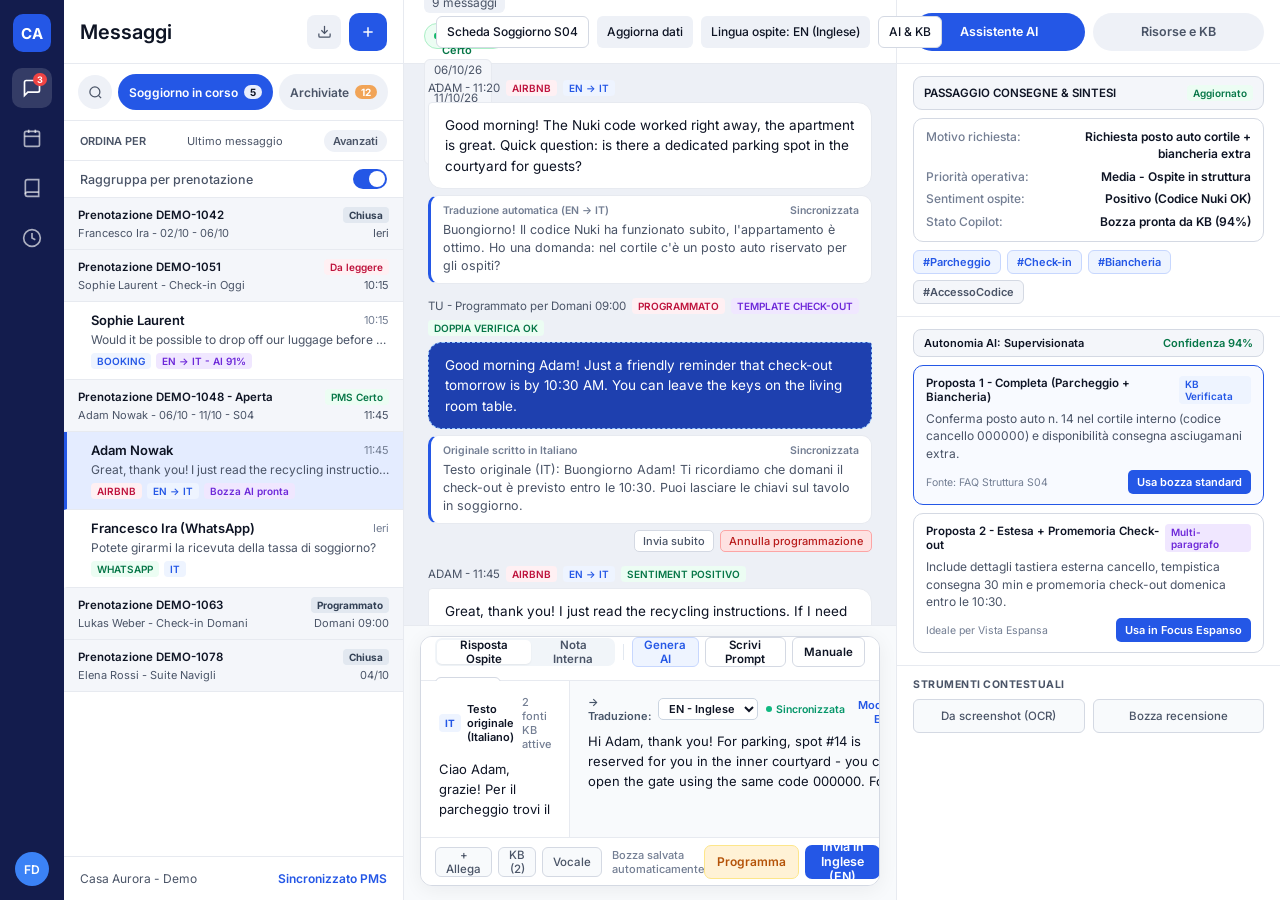
==== commit 8144379b: "Fix UTF-8 encoding and use only Italian and English across all conversations" ====
--- a/demo-standalone.html
+++ b/demo-standalone.html
@@ -1,9 +1,9 @@
-﻿<!DOCTYPE html>
+<!DOCTYPE html>
 <html lang="it">
 <head>
   <meta charset="UTF-8" />
   <meta name="viewport" content="width=device-width, initial-scale=1.0" />
-  <title>Proposta UI/UX · Composer Centrale & Copilot KB (Demo Interattiva)</title>
+  <title>Proposta UI/UX - Composer Centrale &amp; Copilot KB (Demo Interattiva)</title>
   <link rel="preconnect" href="https://fonts.googleapis.com">
   <link rel="preconnect" href="https://fonts.gstatic.com" crossorigin>
   <link href="https://fonts.googleapis.com/css2?family=Inter:wght@400;500;600;700&display=swap" rel="stylesheet">
@@ -1354,9 +1354,9 @@
 /* ==========================================================================
    TRUE MOBILE V2 RESPONSIVE TRANSFORMATION (<= 900px)
    Matches Figma Mobile V2 Screens:
-   - 1:27 (Chat Â· Drawer navigazione aperto)
-   - 1:446 (Chat Â· Conversazione Standard)
-   - 1:320 (Chat Â· Composer Focus Espanso & Copilot KB Bottom Sheet)
+   - 1:27 (Chat · Drawer navigazione aperto)
+   - 1:446 (Chat · Conversazione Standard)
+   - 1:320 (Chat · Composer Focus Espanso & Copilot KB Bottom Sheet)
    ========================================================================== */
 @media (max-width: 900px) {
   .nav-rail {
@@ -1565,7 +1565,7 @@
     font-size: 13px;
   }
 
-  /* Mobile Standard Composer (1:520 Composer Mobile Â· Senior UI v2) */
+  /* Mobile Standard Composer (1:520 Composer Mobile · Senior UI v2) */
   .composer-wrapper {
     padding: 0;
     background: transparent;
@@ -1579,7 +1579,7 @@
     border-bottom: none;
   }
 
-  /* Mobile Bottom Sheet Focus Expanded (1:364 Bottom Sheet Focus Â· Senior Mobile UI v2) */
+  /* Mobile Bottom Sheet Focus Expanded (1:364 Bottom Sheet Focus · Senior Mobile UI v2) */
   .thread-column.mobile-focus-mode .composer-wrapper {
     flex: 1;
     display: flex;
@@ -1831,7 +1831,7 @@
 
         <div class="inbox-sort-row">
           <span style="font-weight:600;">ORDINA PER</span>
-          <span>â†• Ultimo messaggio</span>
+          <span>Ultimo messaggio</span>
           <span style="background:#EEF1F7;padding:4px 9px;border-radius:14px;font-weight:600;">Avanzati</span>
         </div>
 
@@ -1848,7 +1848,7 @@
               <span class="booking-code-badge">Chiusa</span>
             </div>
             <div class="booking-group-sub">
-              <span>Francesco Ira Â· 02/10 â€“ 06/10</span>
+              <span>Francesco Ira - 02/10 - 06/10</span>
               <span>Ieri</span>
             </div>
           </div>
@@ -1860,7 +1860,7 @@
               <span class="mini-badge channel">Da leggere</span>
             </div>
             <div class="booking-group-sub">
-              <span>Sophie Laurent Â· Check-in Oggi</span>
+              <span>Sophie Laurent - Check-in Oggi</span>
               <span>10:15</span>
             </div>
           </div>
@@ -1869,21 +1869,21 @@
               <span class="conv-guest-name">Sophie Laurent</span>
               <span class="conv-time">10:15</span>
             </div>
-            <div class="conv-preview">Est-il possible de dÃ©poser nos valises avant 11h30 ?</div>
+            <div class="conv-preview">Would it be possible to drop off our luggage before 11:30 AM?</div>
             <div class="conv-badges">
               <span class="mini-badge booking">BOOKING</span>
-              <span class="mini-badge ai">FR -> IT Â· AI 91%</span>
+              <span class="mini-badge ai">EN -&gt; IT - AI 91%</span>
             </div>
           </div>
 
           <!-- Gruppo DEMO-1048 (Aperta e Selezionata) -->
           <div class="booking-group-header" onclick="selectConversation('adam')">
             <div class="booking-group-top">
-              <span>Prenotazione DEMO-1048 Â· Aperta</span>
+              <span>Prenotazione DEMO-1048 - Aperta</span>
               <span class="mini-badge pms">PMS Certo</span>
             </div>
             <div class="booking-group-sub">
-              <span>Adam Nowak Â· 06/10 â€“ 11/10 Â· S04</span>
+              <span>Adam Nowak - 06/10 - 11/10 - S04</span>
               <span>11:45</span>
             </div>
           </div>
@@ -1892,10 +1892,10 @@
               <span class="conv-guest-name">Adam Nowak</span>
               <span class="conv-time">11:45</span>
             </div>
-            <div class="conv-preview">Super, dziÄ™kujÄ™! WÅ‚aÅ›nie przeczytaÅ‚em instrukcjÄ™...</div>
+            <div class="conv-preview">Great, thank you! I just read the recycling instructions...</div>
             <div class="conv-badges">
               <span class="mini-badge channel">AIRBNB</span>
-              <span class="mini-badge booking">PL -> IT</span>
+              <span class="mini-badge booking">EN -&gt; IT</span>
               <span class="mini-badge ai">Bozza AI pronta</span>
             </div>
           </div>
@@ -1918,7 +1918,7 @@
               <span class="booking-code-badge">Programmato</span>
             </div>
             <div class="booking-group-sub">
-              <span>Lukas Weber Â· Check-in Domani</span>
+              <span>Lukas Weber - Check-in Domani</span>
               <span>Domani 09:00</span>
             </div>
           </div>
@@ -1928,14 +1928,14 @@
               <span class="booking-code-badge">Chiusa</span>
             </div>
             <div class="booking-group-sub">
-              <span>Elena Rossi Â· Suite Navigli</span>
+              <span>Elena Rossi - Suite Navigli</span>
               <span>04/10</span>
             </div>
           </div>
         </div>
 
         <div class="inbox-footer">
-          <span>Casa Aurora Â· Demo</span>
+          <span>Casa Aurora - Demo</span>
           <span style="font-weight:600;color:var(--brand);">Sincronizzato PMS</span>
         </div>
       </aside>
@@ -1945,10 +1945,12 @@
         <!-- Intestazione Thread (Bianca su Desktop, Navy #131C4D su Mobile come da Figma) -->
         <header class="thread-header">
           <div class="thread-header-left">
-            <button class="icon-btn" title="Mostra/Nascondi Lista" onclick="toggleLeftSidebar()">â˜°</button>
+            <button class="icon-btn" title="Mostra/Nascondi Lista" onclick="toggleLeftSidebar()">
+              <svg width="18" height="18" fill="none" stroke="currentColor" stroke-width="2" viewBox="0 0 24 24"><line x1="3" y1="6" x2="21" y2="6"/><line x1="3" y1="12" x2="21" y2="12"/><line x1="3" y1="18" x2="21" y2="18"/></svg>
+            </button>
             <div class="thread-guest-block">
               <span class="thread-guest-name" id="threadGuestName">Adam Nowak</span>
-              <span class="thread-guest-sub-mobile" id="threadGuestSubMobile">06/10/26 â€“ 11/10/26 Â· App. Duomo Suite Â· S04</span>
+              <span class="thread-guest-sub-mobile" id="threadGuestSubMobile">06/10/26 - 11/10/26 - App. Duomo Suite - S04</span>
             </div>
             <span class="msg-count-pill">
               <span id="threadMsgCount">9</span> messaggi
@@ -1957,14 +1959,14 @@
               <span class="pms-dot"></span>
               <span>Aggancio PMS Certo</span>
             </span>
-            <span class="stay-dates-pill" id="threadStayDates">06/10/26 â€“ 11/10/26 Â· App. Duomo Suite Â· S04</span>
+            <span class="stay-dates-pill" id="threadStayDates">06/10/26 - 11/10/26 - App. Duomo Suite - S04</span>
           </div>
           <div class="thread-header-right">
             <button class="header-chip-btn outline desktop-only-chip">Scheda Soggiorno S04</button>
             <button class="header-chip-btn desktop-only-chip" onclick="flashSyncBadge('Dati PMS aggiornati')">Aggiorna dati</button>
-            <button class="header-chip-btn desktop-only-chip" id="threadLangChip">Lingua ospite: PL (Polacco)</button>
+            <button class="header-chip-btn desktop-only-chip" id="threadLangChip">Lingua ospite: EN (Inglese)</button>
             <button class="header-chip-btn outline" onclick="toggleRightSidebar()" title="Mostra/Nascondi Pannello AI">
-              AI & KB â‡„
+              AI &amp; KB
             </button>
           </div>
         </header>
@@ -1977,16 +1979,16 @@
             <span>Aggancio PMS Certo</span>
           </span>
           <div style="display:flex;align-items:center;gap:6px;">
-            <button class="icon-btn" style="width:26px;height:26px;font-size:12px;" onclick="flashSyncBadge('Dati aggiornati')">â†»</button>
-            <span class="mini-badge booking" id="mobileLangBadge">PL -> IT</span>
+            <button class="icon-btn" style="width:26px;height:26px;font-size:11px;font-weight:700;" onclick="flashSyncBadge('Dati aggiornati')">Sync</button>
+            <span class="mini-badge booking" id="mobileLangBadge">EN -&gt; IT</span>
           </div>
         </div>
 
-        <!-- Contesto Ospite Fissato Mobile (1:341 Contesto Ospite Fissato - visibile su mobile quando Bottom Sheet Focus Ã¨ espanso) -->
+        <!-- Contesto Ospite Fissato Mobile (1:341 Contesto Ospite Fissato - visibile su mobile quando Bottom Sheet Focus è espanso) -->
         <div class="mobile-pinned-guest-context" id="mobilePinnedGuestContext">
           <div class="mobile-pinned-header">
-            <span>CONTESTO OSPITE FISSATO Â· DOMANDE DA EVADERE</span>
-            <span class="mini-badge channel" id="mobilePinnedChannelBadge">AIRBNB Â· PLâ†’IT</span>
+            <span>CONTESTO OSPITE FISSATO - DOMANDE DA EVADERE</span>
+            <span class="mini-badge channel" id="mobilePinnedChannelBadge">AIRBNB - EN-&gt;IT</span>
           </div>
           <div class="mobile-pinned-card" id="mobilePinnedContextCard"></div>
         </div>
@@ -1994,7 +1996,7 @@
         <!-- Flusso Messaggi -->
         <div class="messages-stream" id="messagesStream"></div>
 
-        <!-- COMPOSER CENTRALE SPLIT BILINGUE (Desktop: 2 colonne affiancate IT + PL | Mobile: Standard o Bottom Sheet Focus Espanso) -->
+        <!-- COMPOSER CENTRALE SPLIT BILINGUE (Desktop: 2 colonne affiancate IT + EN | Mobile: Standard o Bottom Sheet Focus Espanso) -->
         <div class="composer-wrapper">
           <div class="composer-card" id="composerCard">
 
@@ -2017,10 +2019,10 @@
                 <div class="v-divider"></div>
                 <div class="composer-ai-buttons-group">
                   <button class="ai-action-btn primary-soft" onclick="insertProposal(state.focusExpanded ? 'full' : 'short')">
-                    âœ¦ Genera AI
+                    Genera AI
                   </button>
                   <button class="ai-action-btn" onclick="togglePromptBar()">
-                    âœŽ Scrivi Prompt
+                    Scrivi Prompt
                   </button>
                   <button class="ai-action-btn" onclick="document.getElementById('composerTextarea').focus()">
                     Manuale
@@ -2029,7 +2031,6 @@
               </div>
               <div class="composer-topbar-right">
                 <button class="focus-toggle-btn" id="focusToggleBtn" onclick="toggleFocusView()">
-                  <span>â¤¢</span>
                   <span>Espandi</span>
                 </button>
               </div>
@@ -2037,13 +2038,13 @@
 
             <!-- Barra Inline Prompt AI (quando clicchi "Scrivi Prompt") -->
             <div class="prompt-inline-bar" id="promptInlineBar">
-              <input type="text" id="promptInput" class="prompt-input" placeholder="Es: Aggiungi istruzioni orario check-out 10:30 o rendi il tono piÃ¹ formale..." onkeydown="if(event.key==='Enter') applyAiPrompt()" />
+              <input type="text" id="promptInput" class="prompt-input" placeholder="Es: Aggiungi istruzioni orario check-out 10:30 o rendi il tono formale..." onkeydown="if(event.key==='Enter') applyAiPrompt()" />
               <button class="prompt-apply-btn" onclick="applyAiPrompt()">Applica</button>
             </div>
 
-            <!-- Superficie Split Scrittura e Traduzione (IT + Traduzione Live) -->
+            <!-- Superficie Split Scrittura e Traduzione (IT + Traduzione Live EN) -->
             <div class="composer-split-surface">
-              <!-- Colonna Origine Â· Italiano -->
+              <!-- Colonna Origine - Italiano -->
               <div class="composer-col-origin">
                 <div class="editor-header-row">
                   <div class="editor-lang-group">
@@ -2060,16 +2061,14 @@
                 ></textarea>
               </div>
 
-              <!-- Colonna Destinazione Â· Traduzione Live -->
+              <!-- Colonna Destinazione - Traduzione Live -->
               <div class="composer-col-target">
                 <div class="editor-header-row">
                   <div class="translation-target-selector">
-                    <span>â†’ Traduzione:</span>
+                    <span>-&gt; Traduzione:</span>
                     <select id="langSelectDropdown" class="lang-select-dropdown" onchange="flashSyncBadge('Lingua aggiornata')">
-                      <option value="PL">PL Â· Polacco</option>
-                      <option value="FR">FR Â· Francese</option>
-                      <option value="EN">EN Â· Inglese</option>
-                      <option value="DE">DE Â· Tedesco</option>
+                      <option value="EN">EN - Inglese</option>
+                      <option value="IT">IT - Italiano</option>
                     </select>
                   </div>
                   <div class="translation-sync-actions">
@@ -2077,7 +2076,7 @@
                       <span class="sync-dot"></span>
                       <span id="syncStatusText">Sincronizzata</span>
                     </span>
-                    <button class="btn-edit-pl" id="btnEditPl" onclick="toggleEditTranslation()">Modifica PL</button>
+                    <button class="btn-edit-pl" id="btnEditPl" onclick="toggleEditTranslation()">Modifica EN</button>
                   </div>
                 </div>
                 <textarea
@@ -2120,7 +2119,7 @@
                   Programma
                 </button>
                 <button class="send-btn" id="mainSendBtn" onclick="sendCurrentMessage()">
-                  Invia in Polacco (PL) âŒ˜â†µ
+                  Invia in Inglese (EN)
                 </button>
               </div>
             </div>
@@ -2146,7 +2145,7 @@
           <!-- Sezione Passaggio Consegne -->
           <div class="ai-section">
             <div class="ai-section-banner">
-              <span>PASSAGGIO CONSEGNE & SINTESI</span>
+              <span>PASSAGGIO CONSEGNE &amp; SINTESI</span>
               <span class="mini-badge pms">Aggiornato</span>
             </div>
             <div class="handover-card">
@@ -2155,8 +2154,8 @@
                 <span class="handover-val" id="hoMotivo">Richiesta posto auto cortile + biancheria extra</span>
               </div>
               <div class="handover-row">
-                <span class="handover-label">PrioritÃ  operativa:</span>
-                <span class="handover-val" id="hoUrgenza">Media Â· Ospite in struttura</span>
+                <span class="handover-label">Priorit&agrave; operativa:</span>
+                <span class="handover-val" id="hoUrgenza">Media - Ospite in struttura</span>
               </div>
               <div class="handover-row">
                 <span class="handover-label">Sentiment ospite:</span>
@@ -2184,11 +2183,11 @@
 
             <div class="proposal-card selected" onclick="insertProposal('short')">
               <div class="proposal-top">
-                <span>Proposta 1 Â· Completa (Parcheggio + Biancheria)</span>
+                <span>Proposta 1 - Completa (Parcheggio + Biancheria)</span>
                 <span class="mini-badge booking">KB Verificata</span>
               </div>
               <div class="proposal-text">
-                Conferma posto auto n. 14 nel cortile interno (codice cancello 000000) e disponibilitÃ  consegna asciugamani extra.
+                Conferma posto auto n. 14 nel cortile interno (codice cancello 000000) e disponibilit&agrave; consegna asciugamani extra.
               </div>
               <div class="proposal-footer">
                 <span style="font-size:10.5px;color:var(--text-muted);">Fonte: FAQ Struttura S04</span>
@@ -2198,7 +2197,7 @@
 
             <div class="proposal-card" onclick="insertProposal('full')">
               <div class="proposal-top">
-                <span>Proposta 2 Â· Estesa + Promemoria Check-out</span>
+                <span>Proposta 2 - Estesa + Promemoria Check-out</span>
                 <span class="mini-badge ai">Multi-paragrafo</span>
               </div>
               <div class="proposal-text">
@@ -2235,14 +2234,14 @@
             </div>
             <div class="proposal-card" onclick="insertProposal('kb-parking')">
               <div class="proposal-top">
-                <span>KB Â· Parcheggio Cortile Interno S04</span>
+                <span>KB - Parcheggio Cortile Interno S04</span>
                 <button class="btn-use-proposal">Inserisci</button>
               </div>
               <div class="proposal-text">Posto auto n. 14 riservato nel cortile. Apertura cancello con codice 000000.</div>
             </div>
             <div class="proposal-card" onclick="insertProposal('kb-towels')">
               <div class="proposal-top">
-                <span>KB Â· Biancheria e Asciugamani Extra</span>
+                <span>KB - Biancheria e Asciugamani Extra</span>
                 <button class="btn-use-proposal">Inserisci</button>
               </div>
               <div class="proposal-text">Consegna set extra in appartamento entro 30 minuti su richiesta in chat.</div>
@@ -2250,7 +2249,7 @@
             <div class="handover-card" style="background:var(--bg-muted);">
               <div style="font-weight:600;font-size:11.5px;">Nuova FAQ Rilevata dalla conversazione</div>
               <div style="font-size:11px;color:var(--text-secondary);">Salvare la risposta sul codice cancello cortile + posto n. 14 nella Knowledge Base di Casa Aurora?</div>
-              <button class="ai-action-btn primary-soft" style="justify-content:center;margin-top:2px;" onclick="this.textContent='âœ“ Salvata in Knowledge Base'">
+              <button class="ai-action-btn primary-soft" style="justify-content:center;margin-top:2px;" onclick="this.textContent='Salvata in Knowledge Base'">
                 + Salva risposta in Knowledge Base
               </button>
             </div>
@@ -2259,7 +2258,7 @@
           <!-- Schede Programmate / Messaggi Pronti -->
           <div class="ai-section">
             <div class="ai-section-banner amber">
-              <span>MESSAGGI PRONTI & PROGRAMMABILI</span>
+              <span>MESSAGGI PRONTI &amp; PROGRAMMABILI</span>
               <span>3 Template</span>
             </div>
             <div class="proposal-card" style="border-color:var(--amber-border);" onclick="insertProposal('sched-checkin')">
@@ -2309,11 +2308,11 @@
   <div class="modal-backdrop" id="scheduleModal">
     <div class="modal-card">
       <div style="display:flex;justify-content:space-between;align-items:center;">
-        <span style="font-size:15px;font-weight:700;">Programma invio messaggio (Bilingue IT â†’ Target)</span>
-        <button class="icon-btn" onclick="closeScheduleModal()">âœ•</button>
+        <span style="font-size:15px;font-weight:700;">Programma invio messaggio (Bilingue IT -&gt; EN)</span>
+        <button class="icon-btn" onclick="closeScheduleModal()">X</button>
       </div>
       <div style="font-size:12.5px;color:var(--text-secondary);line-height:1.45;">
-        Il messaggio verrÃ  inviato automaticamente nella lingua dell'ospite con verifica stato soggiorno PMS prima dell'invio.
+        Il messaggio verr&agrave; inviato automaticamente nella lingua dell'ospite con verifica stato soggiorno PMS prima dell'invio.
       </div>
       <div style="display:flex;flex-direction:column;gap:6px;">
         <button class="proposal-card" onclick="confirmScheduleMessage('Oggi ore 14:00 (Check-in)')">
@@ -2341,142 +2340,142 @@
   adam: {
     id: 'adam',
     bookingCode: 'DEMO-1048',
-    bookingStatus: 'Aperta Â· Soggiorno in corso',
+    bookingStatus: 'Aperta - Soggiorno in corso',
     guestName: 'Adam Nowak',
-    dates: '06/10/26 â€“ 11/10/26',
-    unit: 'App. Duomo Suite Â· S04',
-    langCode: 'PL',
-    langName: 'Polacco',
+    dates: '06/10/26 - 11/10/26',
+    unit: 'App. Duomo Suite - S04',
+    langCode: 'EN',
+    langName: 'Inglese',
     channel: 'AIRBNB',
     msgCount: 9,
     handover: {
       motivo: 'Richiesta posto auto cortile + biancheria extra',
-      urgenza: 'Media Â· Ospite in struttura',
+      urgenza: 'Media - Ospite in struttura',
       sentiment: 'Positivo (Codice Nuki OK)',
       statoAI: 'Bozza pronta da KB (94%)'
     },
     pinnedQuestions: [
-      { time: '11:20 Â· Parcheggio', text: '"Il codice Nuki funziona! C\'Ã¨ un posto auto riservato nel cortile?"' },
-      { time: '11:45 Â· Biancheria Extra', text: '"Super, grazie! Se avrÃ² bisogno di asciugamani vi scriverÃ²."' }
+      { time: '11:20 - Parcheggio', text: '"Il codice Nuki funziona! C\'è un posto auto riservato nel cortile?"' },
+      { time: '11:45 - Biancheria Extra', text: '"Super, grazie! Se avrò bisogno di asciugamani vi scriverò."' }
     ],
     tags: ['#Parcheggio', '#Check-in', '#Biancheria', '#AccessoCodice'],
     standardDraftIT: 'Ciao Adam, grazie! Per il parcheggio trovi il posto auto n. 14 nel cortile interno, per aprire il cancello puoi usare lo stesso codice 000000. Per gli asciugamani extra scrivici pure qui quando vuoi e te li portiamo subito.',
-    standardDraftTarget: 'CzeÅ›Ä‡ Adam, dziÄ™kujÄ™! Na wewnÄ™trznym dziedziÅ„cu czeka miejsce parkingowe nr 14, bramÄ™ otworzysz tym samym kodem 000000. W sprawie dodatkowych rÄ™cznikÃ³w napisz do nas tutaj w kaÅ¼dej chwili, a od razu je przyniesiemy.',
-    focusDraftIT: "Ciao Adam, siamo felici che il codice abbia funzionato subito e che ti stia trovando bene!\n\nPer il parcheggio puoi usare il posto auto n. 14 nel cortile interno: il cancello automatico si apre con lo stesso codice 000000 sulla tastiera esterna.\n\nSe ti serviranno altri asciugamani scrivici pure qui e te li faremo avere in appartamento in mezz'ora. Ti ricordiamo solo che domenica il check-out Ã¨ entro le 10:30 e potrai lasciare le chiavi sul tavolo. A presto!",
-    focusDraftTarget: 'CzeÅ›Ä‡ Adam, cieszymy siÄ™, Å¼e kod zadziaÅ‚aÅ‚ od razu i Å¼e dobrze siÄ™ u nas czujesz! JeÅ›li chodzi o parking, moÅ¼esz skorzystaÄ‡ z miejsca nr 14 na wewnÄ™trznym dziedziÅ„cu, brama automatyczna otwiera siÄ™ tym samym kodem 000000 na zewnÄ™trznej klawiaturze. GdybyÅ› potrzebowaÅ‚ dodatkowych rÄ™cznikÃ³w, napisz do nas tutaj, a dostarczymy je do apartamentu w pÃ³Å‚ godziny. Przypominamy tylko, Å¼e w niedzielÄ™ wymeldowanie jest do 10:30, a klucze moÅ¼esz zostawiÄ‡ na stole. Do zobaczenia!',
+    standardDraftTarget: 'Hi Adam, thank you! For parking, spot #14 is reserved for you in the inner courtyard - you can open the gate using the same code 000000. For extra towels, just message us here anytime and we will bring them right over.',
+    focusDraftIT: "Ciao Adam, siamo felici che il codice abbia funzionato subito e che ti stia trovando bene!\n\nPer il parcheggio puoi usare il posto auto n. 14 nel cortile interno: il cancello automatico si apre con lo stesso codice 000000 sulla tastiera esterna.\n\nSe ti serviranno altri asciugamani scrivici pure qui e te li faremo avere in appartamento in mezz'ora. Ti ricordiamo solo che domenica il check-out è entro le 10:30 e potrai lasciare le chiavi sul tavolo. A presto!",
+    focusDraftTarget: "Hi Adam, we are glad the code worked right away and that you are enjoying the apartment!\n\nFor parking, you can use spot #14 in the inner courtyard: the automatic gate opens with the same code 000000 on the external keypad.\n\nIf you need extra towels, just message us here and we will deliver them to your apartment within 30 minutes. Just a quick reminder that Sunday check-out is by 10:30 AM and you can leave the keys on the table. See you soon!",
     messages: [
       {
         id: 'm1',
         sender: 'guest',
-        author: 'ADAM Â· 11:20',
+        author: 'ADAM - 11:20',
         badges: [
           { text: 'AIRBNB', cls: 'channel' },
-          { text: 'PL -> IT', cls: 'booking' }
+          { text: 'EN -> IT', cls: 'booking' }
         ],
-        textOriginal: 'DzieÅ„ dobry! Kod Nuki zadziaÅ‚aÅ‚ od razu, mieszkanie jest Å›wietne. Mam pytanie: czy na podwÃ³rku jest dedykowane miejsce parkingowe dla goÅ›ci?',
-        textTranslated: "Buongiorno! Il codice Nuki ha funzionato subito, l'appartamento Ã¨ ottimo. Ho una domanda: nel cortile c'Ã¨ un posto auto riservato per gli ospiti?"
+        textOriginal: 'Good morning! The Nuki code worked right away, the apartment is great. Quick question: is there a dedicated parking spot in the courtyard for guests?',
+        textTranslated: "Buongiorno! Il codice Nuki ha funzionato subito, l'appartamento è ottimo. Ho una domanda: nel cortile c'è un posto auto riservato per gli ospiti?"
       },
       {
         id: 'm2',
         sender: 'host',
         scheduled: true,
-        author: 'TU Â· Programmato per Domani 09:00',
+        author: 'TU - Programmato per Domani 09:00',
         badges: [
           { text: 'PROGRAMMATO', cls: 'channel' },
           { text: 'TEMPLATE CHECK-OUT', cls: 'ai' },
           { text: 'DOPPIA VERIFICA OK', cls: 'pms' }
         ],
-        textOriginal: 'DzieÅ„ dobry Adam! Przypominamy, Å¼e jutro wymeldowanie jest do godziny 10:30. Klucze moÅ¼esz zostawiÄ‡ na stole w salonie.',
-        textTranslated: 'Testo originale (IT): Buongiorno Adam! Ti ricordiamo che domani il check-out Ã¨ previsto entro le 10:30. Puoi lasciare le chiavi sul tavolo in soggiorno.'
+        textOriginal: 'Good morning Adam! Just a friendly reminder that check-out tomorrow is by 10:30 AM. You can leave the keys on the living room table.',
+        textTranslated: 'Testo originale (IT): Buongiorno Adam! Ti ricordiamo che domani il check-out è previsto entro le 10:30. Puoi lasciare le chiavi sul tavolo in soggiorno.'
       },
       {
         id: 'm3',
         sender: 'guest',
-        author: 'ADAM Â· 11:45',
+        author: 'ADAM - 11:45',
         badges: [
           { text: 'AIRBNB', cls: 'channel' },
-          { text: 'PL -> IT', cls: 'booking' },
+          { text: 'EN -> IT', cls: 'booking' },
           { text: 'SENTIMENT POSITIVO', cls: 'pms' }
         ],
-        textOriginal: 'Super, dziÄ™kujÄ™! WÅ‚aÅ›nie przeczytaÅ‚em instrukcjÄ™ segregacji. JeÅ›li bÄ™dÄ™ potrzebowaÅ‚ rÄ™cznikÃ³w, napiszÄ™ do Was. DziÄ™kujÄ™ za wskazÃ³wki na zwiedzanie miasta.',
-        textTranslated: 'Super, grazie! Ho appena letto le istruzioni per la raccolta differenziata. Se avrÃ² bisogno di asciugamani extra vi scriverÃ². Grazie per i consigli su cosa visitare in cittÃ .'
+        textOriginal: 'Great, thank you! I just read the recycling instructions. If I need extra towels I will message you here. Thanks for the city sightseeing tips!',
+        textTranslated: 'Super, grazie! Ho appena letto le istruzioni per la raccolta differenziata. Se avrò bisogno di asciugamani extra vi scriverò. Grazie per i consigli su cosa visitare in città.'
       }
     ]
   },
   sophie: {
     id: 'sophie',
     bookingCode: 'DEMO-1051',
-    bookingStatus: 'Da leggere Â· Check-in Oggi',
+    bookingStatus: 'Da leggere - Check-in Oggi',
     guestName: 'Sophie Laurent',
-    dates: '07/10/26 â€“ 10/10/26',
-    unit: 'Suite Brera Â· S02',
-    langCode: 'FR',
-    langName: 'Francese',
+    dates: '07/10/26 - 10/10/26',
+    unit: 'Suite Brera - S02',
+    langCode: 'EN',
+    langName: 'Inglese',
     channel: 'BOOKING.COM',
     msgCount: 4,
     handover: {
       motivo: 'Richiesta deposito bagagli anticipato ore 11:30',
-      urgenza: 'Alta Â· Arrivo tra 2 ore',
+      urgenza: 'Alta - Arrivo tra 2 ore',
       sentiment: 'Cordiale',
       statoAI: 'Bozza pronta da KB (91%)'
     },
     pinnedQuestions: [
-      { time: '10:15 Â· Deposito Bagagli', text: '"Il nostro treno arriva alle 11:15. Ãˆ possibile lasciare le valigie prima del check-in?"' }
+      { time: '10:15 - Deposito Bagagli', text: '"Il nostro treno arriva alle 11:15. È possibile lasciare le valigie prima del check-in?"' }
     ],
     tags: ['#EarlyCheckIn', '#Bagagli', '#CodiciAccesso'],
-    standardDraftIT: 'Ciao Sophie! Puoi lasciare i bagagli giÃ  dalle 11:30 negli armadietti smart al piano terra usando il codice 4490. Appena la camera sarÃ  pronta ti avviseremo qui.',
-    standardDraftTarget: 'Bonjour Sophie ! Vous pouvez dÃ©poser vos bagages dÃ¨s 11h30 dans les casiers intelligents au rez-de-chaussÃ©e avec le code 4490. DÃ¨s que la chambre sera prÃªte, nous vous prÃ©viendrons ici.',
-    focusDraftIT: 'Ciao Sophie, benvenuta a Milano!\n\nPuoi lasciare comodamente i bagagli giÃ  dalle 11:30 negli armadietti smart al piano terra (Locker n. 2 e n. 3) inserendo il codice 4490.\n\nIl nostro team di pulizie darÃ  prioritÃ  alla tua Suite Brera e ti invieremo un messaggio non appena sarÃ  pronta per il check-in anticipato.',
-    focusDraftTarget: 'Bonjour Sophie, bienvenue Ã  Milan !\n\nVous pouvez dÃ©poser vos bagages dÃ¨s 11h30 dans les casiers intelligents du rez-de-chaussÃ©e (Casiers nÂ°2 et nÂ°3) en tapant le code 4490.\n\nNotre Ã©quipe de mÃ©nage donnera la prioritÃ© Ã  votre Suite Brera et nous vous enverrons un message dÃ¨s quâ€™elle sera prÃªte.',
+    standardDraftIT: 'Ciao Sophie! Puoi lasciare i bagagli già dalle 11:30 negli armadietti smart al piano terra usando il codice 4490. Appena la camera sarà pronta ti avviseremo qui.',
+    standardDraftTarget: 'Hi Sophie! You can drop off your luggage starting at 11:30 AM in the smart lockers on the ground floor using code 4490. As soon as your room is ready, we will let you know right here.',
+    focusDraftIT: 'Ciao Sophie, benvenuta a Milano!\n\nPuoi lasciare comodamente i bagagli già dalle 11:30 negli armadietti smart al piano terra (Locker n. 2 e n. 3) inserendo il codice 4490.\n\nIl nostro team di pulizie darà priorità alla tua Suite Brera e ti invieremo un messaggio non appena sarà pronta per il check-in anticipato.',
+    focusDraftTarget: 'Hi Sophie, welcome to Milan!\n\nYou can comfortably leave your luggage starting at 11:30 AM in the ground-floor smart lockers (Lockers #2 and #3) by entering code 4490.\n\nOur housekeeping team will prioritize your Brera Suite and we will message you as soon as it is ready for early check-in.',
     messages: [
       {
         id: 's1',
         sender: 'guest',
-        author: 'SOPHIE Â· 10:15',
+        author: 'SOPHIE - 10:15',
         badges: [
           { text: 'BOOKING.COM', cls: 'booking' },
-          { text: 'FR -> IT', cls: 'ai' }
+          { text: 'EN -> IT', cls: 'ai' }
         ],
-        textOriginal: 'Bonjour ! Notre train arrive Ã  Milan Ã  11h15. Est-il possible de dÃ©poser nos valises avant lâ€™heure officielle du check-in ?',
-        textTranslated: "Buongiorno! Il nostro treno arriva a Milano alle 11:15. Ãˆ possibile lasciare le valigie prima dell'orario ufficiale di check-in?"
+        textOriginal: 'Hello! Our train arrives in Milan at 11:15 AM. Would it be possible to drop off our luggage before the official check-in time?',
+        textTranslated: "Buongiorno! Il nostro treno arriva a Milano alle 11:15. È possibile lasciare le valigie prima dell'orario ufficiale di check-in?"
       }
     ]
   },
   francesco: {
     id: 'francesco',
     bookingCode: 'DEMO-1042',
-    bookingStatus: 'Chiusa Â· Check-out effettuato',
+    bookingStatus: 'Chiusa - Check-out effettuato',
     guestName: 'Francesco Ira',
-    dates: '02/10/26 â€“ 06/10/26',
-    unit: 'Casa Aurora Â· Attico',
+    dates: '02/10/26 - 06/10/26',
+    unit: 'Casa Aurora - Attico',
     langCode: 'EN',
     langName: 'Inglese',
     channel: 'WHATSAPP',
     msgCount: 6,
     handover: {
       motivo: 'Invio ricevuta tassa di soggiorno e ringraziamenti',
-      urgenza: 'Bassa Â· Post soggiorno',
+      urgenza: 'Bassa - Post soggiorno',
       sentiment: 'Eccellente (5 stelle)',
       statoAI: 'Completato'
     },
     pinnedQuestions: [
-      { time: 'Ieri 18:20 Â· Ricevuta', text: '"Soggiorno impeccabile! Potete girarmi la ricevuta della tassa di soggiorno?"' }
+      { time: 'Ieri 18:20 - Ricevuta', text: '"Soggiorno impeccabile! Potete girarmi la ricevuta della tassa di soggiorno?"' }
     ],
     tags: ['#Fattura', '#Check-out', '#Recensione'],
     standardDraftIT: 'Ciao Francesco, grazie ancora per essere stato nostro ospite! Trovi in allegato la ricevuta richiesta. Ti aspettiamo presto a Casa Aurora!',
     standardDraftTarget: 'Hi Francesco, thank you again for staying with us! Please find attached the requested receipt. We look forward to welcoming you back to Casa Aurora soon!',
-    focusDraftIT: 'Ciao Francesco, grazie mille per aver soggiornato a Casa Aurora!\n\nTi abbiamo allegato qui la ricevuta completa della tassa di soggiorno e del pernottamento.\n\nSe hai piacere di lasciarci una recensione, per noi Ã¨ davvero preziosa. A presto!',
+    focusDraftIT: 'Ciao Francesco, grazie mille per aver soggiornato a Casa Aurora!\n\nTi abbiamo allegato qui la ricevuta completa della tassa di soggiorno e del pernottamento.\n\nSe hai piacere di lasciarci una recensione, per noi è davvero preziosa. A presto!',
     focusDraftTarget: 'Hi Francesco, thank you so much for staying at Casa Aurora!\n\nWe have attached the full receipt for your stay and city tax.\n\nIf you would like to leave us a review, it means a lot to our team. See you soon!',
     messages: [
       {
         id: 'f1',
         sender: 'guest',
-        author: 'FRANCESCO Â· Ieri 18:20',
+        author: 'FRANCESCO - Ieri 18:20',
         badges: [
           { text: 'WHATSAPP', cls: 'pms' }
         ],
         textOriginal: 'Grazie di tutto ragazzi, soggiorno impeccabile! Potete girarmi la ricevuta della tassa di soggiorno quando avete un attimo?',
-        textTranslated: 'Messaggio giÃ  in Italiano (nessuna traduzione necessaria).'
+        textTranslated: 'Messaggio già in Italiano (nessuna traduzione necessaria).'
       }
     ]
   }
@@ -2585,10 +2584,10 @@
 function applyAiPrompt() {
   const promptVal = document.getElementById('promptInput').value.trim();
   const itArea = document.getElementById('composerTextarea');
-  const plArea = document.getElementById('translationPreviewTextarea');
+  const enArea = document.getElementById('translationPreviewTextarea');
   if (!promptVal) return;
   itArea.value = itArea.value + "\n\n[Modifica AI applicata: " + promptVal + "] Restiamo a tua completa disposizione su WhatsApp o qui in chat!";
-  plArea.value = plArea.value + "\n\n[AI: " + promptVal + "] JesteÅ›my do Twojej dyspozycji na WhatsAppie lub tutaj na czacie!";
+  enArea.value = enArea.value + "\n\n[AI update: " + promptVal + "] We remain at your full disposal on WhatsApp or right here in the chat!";
   document.getElementById('promptInput').value = '';
   state.promptOpen = false;
   document.getElementById('promptInlineBar').classList.remove('open');
@@ -2598,23 +2597,23 @@
 function insertProposal(type) {
   const conv = getConv();
   const itArea = document.getElementById('composerTextarea');
-  const plArea = document.getElementById('translationPreviewTextarea');
+  const enArea = document.getElementById('translationPreviewTextarea');
   if (type === 'full') {
     state.focusExpanded = true;
     itArea.value = conv.focusDraftIT;
-    plArea.value = conv.focusDraftTarget;
+    enArea.value = conv.focusDraftTarget;
   } else if (type === 'short') {
     itArea.value = conv.standardDraftIT;
-    plArea.value = conv.standardDraftTarget;
+    enArea.value = conv.standardDraftTarget;
   } else if (type === 'kb-parking') {
-    itArea.value = "Ciao " + conv.guestName.split(' ')[0] + "! Il posto auto riservato Ã¨ il n. 14 nel cortile interno. Il cancello automatico si apre con il codice 000000.";
-    plArea.value = "CzeÅ›Ä‡! Dedykowane miejsce parkingowe to nr 14 na wewnÄ™trznym dziedziÅ„cu. Brama otwiera siÄ™ kodem 000000.";
+    itArea.value = "Ciao " + conv.guestName.split(' ')[0] + "! Il posto auto riservato è il n. 14 nel cortile interno. Il cancello automatico si apre con il codice 000000.";
+    enArea.value = "Hi " + conv.guestName.split(' ')[0] + "! Reserved parking spot #14 is in the inner courtyard. The automatic gate opens with code 000000.";
   } else if (type === 'kb-towels') {
-    itArea.value = "Per il set di asciugamani extra, scrivici pure qui l'orario che preferisci e la governante te li consegnerÃ  in 30 minuti.";
-    plArea.value = "W sprawie dodatkowych rÄ™cznikÃ³w napisz, ktÃ³ra godzina Ci odpowiada, a dostarczymy je w 30 minut.";
+    itArea.value = "Per il set di asciugamani extra, scrivici pure qui l'orario che preferisci e la governante te li consegnerà in 30 minuti.";
+    enArea.value = "For the extra towel set, just let us know your preferred time here and housekeeping will deliver them within 30 minutes.";
   } else if (type === 'sched-checkin') {
-    itArea.value = "Ciao! Ti confermiamo che il self check-in Ã¨ attivo dalle ore 15:00 con il codice Nuki 000000.";
-    plArea.value = "CzeÅ›Ä‡! Potwierdzamy, Å¼e zameldowanie samodzielne jest aktywne od 15:00 z kodem Nuki 000000.";
+    itArea.value = "Ciao! Ti confermiamo che il self check-in è attivo dalle ore 15:00 con il codice Nuki 000000.";
+    enArea.value = "Hi! We confirm that self check-in is active from 3:00 PM using Nuki code 000000.";
   }
   if (isMobileViewport()) {
     closeMobileDrawers();
@@ -2625,7 +2624,7 @@
 
 function handleItalianInput() {
   const itText = document.getElementById('composerTextarea').value;
-  const plArea = document.getElementById('translationPreviewTextarea');
+  const enArea = document.getElementById('translationPreviewTextarea');
   const syncText = document.getElementById('syncStatusText');
   syncText.textContent = 'Traduzione live...';
 
@@ -2633,13 +2632,13 @@
   window.__transTimer = setTimeout(() => {
     const conv = getConv();
     if (itText.trim() === conv.standardDraftIT.trim()) {
-      plArea.value = conv.standardDraftTarget;
+      enArea.value = conv.standardDraftTarget;
     } else if (itText.trim() === conv.focusDraftIT.trim()) {
-      plArea.value = conv.focusDraftTarget;
+      enArea.value = conv.focusDraftTarget;
     } else {
-      plArea.value = state.focusExpanded
+      enArea.value = state.focusExpanded
         ? conv.focusDraftTarget
-        : conv.standardDraftTarget + (itText.length > conv.standardDraftIT.length ? ' [Zaktualizowano na Å¼ywo]' : '');
+        : conv.standardDraftTarget + (itText.length > conv.standardDraftIT.length ? ' [Live translated]' : '');
     }
     syncText.textContent = 'Sincronizzata';
   }, 280);
@@ -2647,13 +2646,13 @@
 
 function toggleEditTranslation() {
   state.editingTranslation = !state.editingTranslation;
-  const plArea = document.getElementById('translationPreviewTextarea');
+  const enArea = document.getElementById('translationPreviewTextarea');
   const btn = document.getElementById('btnEditPl');
-  plArea.readOnly = !state.editingTranslation;
+  enArea.readOnly = !state.editingTranslation;
   btn.classList.toggle('editing', state.editingTranslation);
   btn.textContent = state.editingTranslation ? 'Salva ' + getConv().langCode : ('Modifica ' + getConv().langCode);
   if (state.editingTranslation) {
-    plArea.focus();
+    enArea.focus();
   }
 }
 
@@ -2669,9 +2668,9 @@
 function sendCurrentMessage(scheduledTime = null) {
   const conv = getConv();
   const itArea = document.getElementById('composerTextarea');
-  const plArea = document.getElementById('translationPreviewTextarea');
+  const enArea = document.getElementById('translationPreviewTextarea');
   const itText = itArea.value.trim();
-  const targetText = plArea.value.trim();
+  const targetText = enArea.value.trim();
   if (!itText) return;
 
   if (state.channelMode === 'note') {
@@ -2679,7 +2678,7 @@
       id: 'm_' + Date.now(),
       sender: 'host',
       internalNote: true,
-      author: 'TU Â· Nota Interna Team Â· Ora',
+      author: 'TU - Nota Interna Team - Ora',
       badges: [{ text: 'NOTA INTERNA PRIVATA', cls: 'channel' }],
       textOriginal: itText,
       textTranslated: ''
@@ -2689,7 +2688,7 @@
       id: 'm_' + Date.now(),
       sender: 'host',
       scheduled: true,
-      author: 'TU Â· Programmato per ' + scheduledTime,
+      author: 'TU - Programmato per ' + scheduledTime,
       badges: [
         { text: 'PROGRAMMATO', cls: 'channel' },
         { text: 'TRADOTTO IN ' + conv.langCode, cls: 'pms' }
@@ -2701,7 +2700,7 @@
     conv.messages.push({
       id: 'm_' + Date.now(),
       sender: 'host',
-      author: 'TU Â· Inviato ora',
+      author: 'TU - Inviato ora',
       badges: [
         { text: 'INVIATO IN ' + conv.langCode, cls: 'pms' },
         { text: 'DOPPIA VERIFICA OK', cls: 'booking' }
@@ -2749,12 +2748,12 @@
   const mobileHandoverHtml = `
     <div class="mobile-handover-inline">
       <div style="display:flex;align-items:center;justify-content:space-between;">
-        <span style="font-size:10.5px;font-weight:700;color:var(--brand);letter-spacing:0.2px;">PASSAGGIO CONSEGNE & SINTESI</span>
+        <span style="font-size:10.5px;font-weight:700;color:var(--brand);letter-spacing:0.2px;">PASSAGGIO CONSEGNE &amp; SINTESI</span>
         <span class="mini-badge pms">4 punti chiave</span>
       </div>
       <div style="font-size:11.5px;color:var(--text-secondary);line-height:1.45;">
         <strong>1. Motivo:</strong> ${conv.handover.motivo}<br/>
-        <strong>2. PrioritÃ :</strong> ${conv.handover.urgenza} Â· <strong>3. Sentiment:</strong> ${conv.handover.sentiment}
+        <strong>2. Priorit&agrave;:</strong> ${conv.handover.urgenza} &middot; <strong>3. Sentiment:</strong> ${conv.handover.sentiment}
       </div>
     </div>
   `;
@@ -2798,11 +2797,11 @@
   const mobile = isMobileViewport();
 
   document.getElementById('threadGuestName').textContent = conv.guestName;
-  document.getElementById('threadGuestSubMobile').textContent = `${conv.dates} Â· ${conv.unit}`;
+  document.getElementById('threadGuestSubMobile').textContent = `${conv.dates} - ${conv.unit}`;
   document.getElementById('threadMsgCount').textContent = conv.msgCount;
   document.getElementById('mobileMsgCount').textContent = conv.msgCount;
   document.getElementById('mobileLangBadge').textContent = `${conv.langCode} -> IT`;
-  document.getElementById('threadStayDates').textContent = `${conv.dates} Â· ${conv.unit}`;
+  document.getElementById('threadStayDates').textContent = `${conv.dates} - ${conv.unit}`;
   document.getElementById('threadLangChip').textContent = `Lingua ospite: ${conv.langCode} (${conv.langName})`;
 
   document.getElementById('hoMotivo').textContent = conv.handover.motivo;
@@ -2810,10 +2809,9 @@
   document.getElementById('hoSentiment').textContent = conv.handover.sentiment;
   document.getElementById('hoStato').textContent = conv.handover.statoAI;
 
-  // Mobile Pinned Guest Context (shown when Focus Bottom Sheet is expanded on mobile)
   const pinnedChannelBadge = document.getElementById('mobilePinnedChannelBadge');
   if (pinnedChannelBadge) {
-    pinnedChannelBadge.textContent = `${conv.channel} Â· ${conv.langCode}â†’IT`;
+    pinnedChannelBadge.textContent = `${conv.channel} - ${conv.langCode}->IT`;
   }
   const pinnedCard = document.getElementById('mobilePinnedContextCard');
   if (pinnedCard) {
@@ -2835,8 +2833,8 @@
   const focusBtn = document.getElementById('focusToggleBtn');
   focusBtn.classList.toggle('active', state.focusExpanded);
   focusBtn.innerHTML = state.focusExpanded
-    ? '<span>â¤¡</span><span>Riduci vista</span>'
-    : '<span>â¤¢</span><span>Espandi</span>';
+    ? '<span>Riduci vista</span>'
+    : '<span>Espandi</span>';
 
   document.getElementById('tabChannelGuest').classList.toggle('active', state.channelMode === 'guest');
   document.getElementById('tabChannelNote').classList.toggle('active', state.channelMode === 'note');
@@ -2847,14 +2845,14 @@
   } else if (mobile) {
     sendBtn.innerHTML = `<span>Invia in ${conv.langCode}</span>`;
   } else {
-    sendBtn.innerHTML = `<span>Invia in ${conv.langName} (${conv.langCode})</span><span style="background:#1D4ED8;color:#DBEAFE;padding:1px 5px;border-radius:4px;font-size:10px;font-weight:500;">âŒ˜â†µ</span>`;
+    sendBtn.innerHTML = `<span>Invia in ${conv.langName} (${conv.langCode})</span>`;
   }
 
   const itArea = document.getElementById('composerTextarea');
-  const plArea = document.getElementById('translationPreviewTextarea');
+  const enArea = document.getElementById('translationPreviewTextarea');
   if (!preserveText) {
     itArea.value = state.focusExpanded ? conv.focusDraftIT : conv.standardDraftIT;
-    plArea.value = state.focusExpanded ? conv.focusDraftTarget : conv.standardDraftTarget;
+    enArea.value = state.focusExpanded ? conv.focusDraftTarget : conv.standardDraftTarget;
   }
 
   document.getElementById('rightTabAi').classList.toggle('active', state.rightTab === 'ai');
@@ -2895,4 +2893,4 @@
 
   </script>
 </body>
-</html>
+</html>
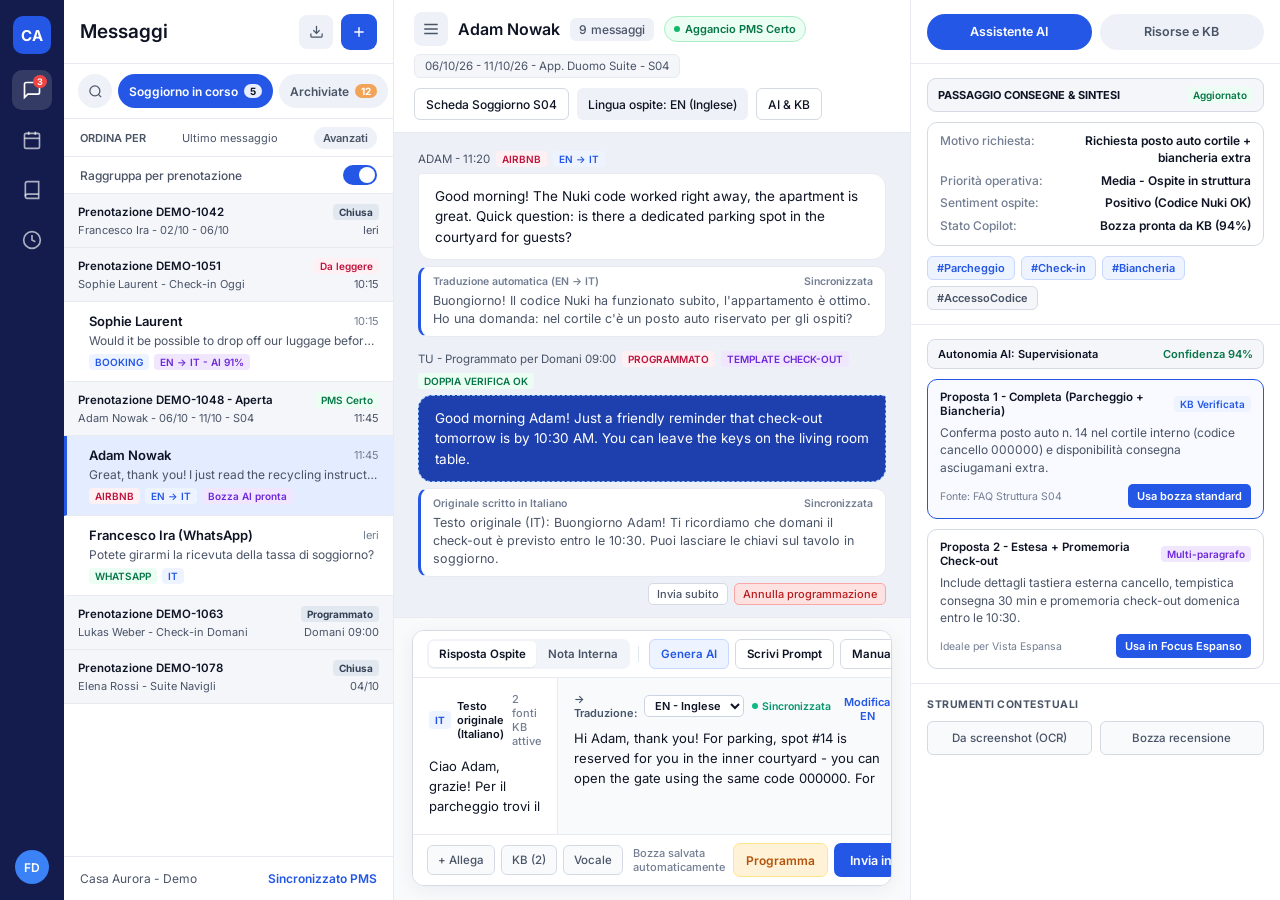
==== commit 789c83fe: "Remove mobile bottom bar extra chips and refine header/mobile spacing" ====
--- a/demo-standalone.html
+++ b/demo-standalone.html
@@ -116,7 +116,7 @@
   flex-direction: column;
   align-items: center;
   justify-content: space-between;
-  padding: 14px 8px;
+  padding: 16px 8px;
   flex-shrink: 0;
 }
 
@@ -182,9 +182,9 @@
   justify-content: center;
 }
 
-/* 2. LEFT COLUMN: LISTA MESSAGGI (340px on Desktop, Slide-over Drawer on Mobile) */
+/* 2. LEFT COLUMN: LISTA MESSAGGI (330px on Desktop, Slide-over Drawer on Mobile) */
 .inbox-panel {
-  width: 340px;
+  width: 330px;
   background: var(--bg-surface);
   border-right: 1px solid var(--border);
   display: flex;
@@ -200,8 +200,8 @@
 }
 
 .inbox-header {
-  height: 64px;
-  padding: 0 16px;
+  min-height: 64px;
+  padding: 12px 16px;
   display: flex;
   align-items: center;
   justify-content: space-between;
@@ -210,7 +210,7 @@
 }
 
 .inbox-title {
-  font-size: 20px;
+  font-size: 19px;
   font-weight: 600;
   color: var(--text-primary);
 }
@@ -230,6 +230,7 @@
   justify-content: center;
   color: var(--text-secondary);
   background: var(--bg-pill);
+  flex-shrink: 0;
 }
 
 .icon-btn:hover {
@@ -238,14 +239,15 @@
 }
 
 .btn-primary-square {
-  width: 38px;
-  height: 38px;
-  border-radius: 10px;
+  width: 36px;
+  height: 36px;
+  border-radius: 9px;
   background: var(--brand);
   color: #FFFFFF;
   display: flex;
   align-items: center;
   justify-content: center;
+  flex-shrink: 0;
 }
 
 .inbox-filters {
@@ -258,7 +260,7 @@
 }
 
 .search-box {
-  padding: 0 14px 8px;
+  padding: 0 14px 10px;
   display: none;
 }
 
@@ -278,7 +280,7 @@
 }
 
 .filter-pill {
-  height: 36px;
+  height: 34px;
   padding: 0 11px;
   border-radius: 20px;
   background: var(--bg-pill);
@@ -311,8 +313,8 @@
 }
 
 .inbox-sort-row {
-  height: 40px;
-  padding: 0 16px;
+  min-height: 38px;
+  padding: 6px 16px;
   display: flex;
   align-items: center;
   justify-content: space-between;
@@ -323,12 +325,12 @@
 }
 
 .inbox-group-row {
-  height: 38px;
-  padding: 0 16px;
+  min-height: 38px;
+  padding: 6px 16px;
   display: flex;
   align-items: center;
   justify-content: space-between;
-  font-size: 12.5px;
+  font-size: 12px;
   font-weight: 500;
   color: var(--text-secondary);
   border-top: 1px solid var(--border);
@@ -371,7 +373,7 @@
 }
 
 .booking-group-header {
-  padding: 9px 14px;
+  padding: 10px 14px;
   background: var(--bg-muted);
   border-bottom: 1px solid var(--border);
   display: flex;
@@ -407,7 +409,7 @@
 }
 
 .conv-item {
-  padding: 10px 14px 10px 24px;
+  padding: 11px 14px 11px 22px;
   border-bottom: 1px solid var(--border);
   border-left: 3px solid transparent;
   background: var(--bg-surface);
@@ -466,6 +468,7 @@
   font-weight: 600;
   padding: 2px 6px;
   border-radius: 4px;
+  white-space: nowrap;
 }
 
 .mini-badge.channel { background: var(--rose-bg); color: var(--rose-text); }
@@ -474,8 +477,8 @@
 .mini-badge.pms { background: var(--success-bg); color: var(--success-text); }
 
 .inbox-footer {
-  height: 44px;
-  padding: 0 16px;
+  min-height: 44px;
+  padding: 8px 16px;
   border-top: 1px solid var(--border);
   display: flex;
   align-items: center;
@@ -496,22 +499,24 @@
   position: relative;
 }
 
+/* Desktop Thread Header: proper vertical padding and clean wrapping so nothing touches the top or bottom border */
 .thread-header {
-  height: 64px;
+  min-height: 64px;
   background: var(--bg-surface);
   border-bottom: 1px solid var(--border);
-  padding: 0 20px;
+  padding: 12px 20px;
   display: flex;
   align-items: center;
   justify-content: space-between;
   flex-shrink: 0;
-  gap: 12px;
+  gap: 10px 16px;
+  flex-wrap: wrap;
 }
 
 .thread-header-left {
   display: flex;
   align-items: center;
-  gap: 10px;
+  gap: 8px 10px;
   min-width: 0;
   flex-wrap: wrap;
 }
@@ -519,13 +524,14 @@
 .thread-guest-block {
   display: flex;
   align-items: center;
-  gap: 10px;
+  gap: 8px;
 }
 
 .thread-guest-name {
   font-size: 16px;
   font-weight: 600;
   color: var(--text-primary);
+  white-space: nowrap;
 }
 
 .thread-guest-sub-mobile {
@@ -537,10 +543,12 @@
   align-items: center;
   gap: 4px;
   font-size: 12px;
+  font-weight: 500;
   color: var(--text-secondary);
   background: var(--bg-pill);
-  padding: 3px 8px;
+  padding: 4px 9px;
   border-radius: 6px;
+  white-space: nowrap;
 }
 
 .pms-badge {
@@ -555,6 +563,7 @@
   color: var(--success-text);
   font-size: 11px;
   font-weight: 600;
+  white-space: nowrap;
 }
 
 .pms-dot {
@@ -562,6 +571,7 @@
   height: 6px;
   border-radius: 50%;
   background: var(--success-dot);
+  flex-shrink: 0;
 }
 
 .stay-dates-pill {
@@ -569,8 +579,9 @@
   color: var(--text-secondary);
   background: var(--bg-muted);
   border: 1px solid var(--border);
-  padding: 3px 9px;
+  padding: 4px 10px;
   border-radius: 6px;
+  white-space: nowrap;
 }
 
 .thread-header-right {
@@ -578,11 +589,12 @@
   align-items: center;
   gap: 8px;
   flex-shrink: 0;
+  flex-wrap: wrap;
 }
 
 .header-chip-btn {
   height: 32px;
-  padding: 0 10px;
+  padding: 0 11px;
   border-radius: 6px;
   background: var(--bg-pill);
   color: var(--text-primary);
@@ -591,6 +603,7 @@
   display: inline-flex;
   align-items: center;
   gap: 6px;
+  white-space: nowrap;
 }
 
 .header-chip-btn.outline {
@@ -600,6 +613,13 @@
 
 .header-chip-btn:hover {
   background: #E2E8F0;
+}
+
+/* On medium laptop screens (901px - 1340px), hide non-essential secondary button so header stays on one line */
+@media (max-width: 1340px) and (min-width: 901px) {
+  .hide-on-laptop {
+    display: none;
+  }
 }
 
 /* MOBILE SUB-BARS & PINNED CARDS (Hidden on Desktop) */
@@ -607,7 +627,8 @@
 .mobile-handover-inline,
 .mobile-pinned-guest-context,
 .mobile-sheet-drag-handle,
-.mobile-copilot-inline-section {
+.mobile-copilot-inline-section,
+.mobile-close-drawer-btn {
   display: none;
 }
 
@@ -615,7 +636,7 @@
 .messages-stream {
   flex: 1;
   overflow-y: auto;
-  padding: 16px 24px;
+  padding: 18px 24px;
   display: flex;
   flex-direction: column;
   gap: 14px;
@@ -731,7 +752,7 @@
 .composer-wrapper {
   background: var(--bg-subtle);
   border-top: 1px solid var(--border);
-  padding: 10px 16px 14px;
+  padding: 12px 18px 14px;
   flex-shrink: 0;
   transition: all 0.2s ease;
 }
@@ -757,15 +778,14 @@
 }
 
 .composer-topbar {
-  height: 44px;
-  padding: 0 14px;
+  min-height: 46px;
+  padding: 8px 14px;
   border-bottom: 1px solid var(--border);
   display: flex;
   align-items: center;
   justify-content: space-between;
   gap: 10px;
   background: var(--bg-surface);
-  flex-wrap: wrap;
 }
 
 .composer-topbar-left, .composer-topbar-right {
@@ -778,6 +798,7 @@
   display: flex;
   align-items: center;
   gap: 6px;
+  margin-right: auto;
 }
 
 .channel-switch {
@@ -789,7 +810,7 @@
 }
 
 .channel-tab {
-  height: 24px;
+  height: 26px;
   padding: 0 10px;
   border-radius: 5px;
   font-size: 11.5px;
@@ -798,6 +819,7 @@
   display: inline-flex;
   align-items: center;
   gap: 5px;
+  white-space: nowrap;
 }
 
 .channel-tab.active {
@@ -824,6 +846,7 @@
   display: inline-flex;
   align-items: center;
   gap: 5px;
+  white-space: nowrap;
 }
 
 .ai-action-btn.primary-soft {
@@ -838,7 +861,7 @@
 
 .focus-toggle-btn {
   height: 30px;
-  padding: 0 10px;
+  padding: 0 11px;
   border-radius: 6px;
   border: 1px solid var(--border-strong);
   background: var(--bg-surface);
@@ -848,6 +871,7 @@
   display: inline-flex;
   align-items: center;
   gap: 5px;
+  white-space: nowrap;
 }
 
 .focus-toggle-btn.active {
@@ -858,7 +882,7 @@
 /* PROMPT BAR (Optional inline when "Scrivi Prompt" clicked) */
 .prompt-inline-bar {
   display: none;
-  padding: 8px 16px;
+  padding: 8px 14px;
   background: var(--brand-soft);
   border-bottom: 1px solid var(--brand-border);
   align-items: center;
@@ -871,7 +895,7 @@
 
 .prompt-input {
   flex: 1;
-  height: 30px;
+  height: 32px;
   background: #FFFFFF;
   border: 1px solid var(--brand-border);
   border-radius: 6px;
@@ -881,7 +905,7 @@
 }
 
 .prompt-apply-btn {
-  height: 30px;
+  height: 32px;
   padding: 0 12px;
   background: var(--brand);
   color: #FFFFFF;
@@ -908,7 +932,7 @@
 }
 
 .composer-col-origin {
-  padding: 14px 18px;
+  padding: 14px 16px;
   display: flex;
   flex-direction: column;
   gap: 8px;
@@ -918,7 +942,7 @@
 
 .composer-card.focus-expanded .composer-col-origin,
 .composer-card.focus-expanded .composer-col-target {
-  padding: 16px 20px;
+  padding: 16px 18px;
   gap: 10px;
 }
 
@@ -928,7 +952,7 @@
 }
 
 .composer-col-target {
-  padding: 14px 18px;
+  padding: 14px 16px;
   display: flex;
   flex-direction: column;
   gap: 8px;
@@ -989,18 +1013,19 @@
 
 .composer-card.focus-expanded .composer-textarea,
 .composer-card.focus-expanded .translation-preview-textarea {
-  min-height: 140px;
+  min-height: 136px;
 }
 
 /* COMPOSER BOTTOM BAR */
 .composer-bottombar {
-  height: 48px;
-  padding: 0 14px;
+  min-height: 48px;
+  padding: 8px 14px;
   border-top: 1px solid var(--border);
   display: flex;
   align-items: center;
   justify-content: space-between;
   background: var(--bg-surface);
+  gap: 8px;
 }
 
 .composer-tools-left, .composer-actions-right {
@@ -1021,15 +1046,12 @@
   display: inline-flex;
   align-items: center;
   gap: 5px;
+  white-space: nowrap;
 }
 
 .tool-chip-btn:hover {
   background: var(--bg-pill);
   color: var(--text-primary);
-}
-
-.mobile-only-tool {
-  display: none;
 }
 
 .schedule-btn {
@@ -1044,6 +1066,7 @@
   display: inline-flex;
   align-items: center;
   gap: 5px;
+  white-space: nowrap;
 }
 
 .send-btn {
@@ -1057,15 +1080,16 @@
   display: inline-flex;
   align-items: center;
   gap: 6px;
+  white-space: nowrap;
 }
 
 .send-btn:hover {
   background: var(--brand-hover);
 }
 
-/* 4. RIGHT SIDEBAR: PANNELLO AI & CONTESTO OPERATIVO (384px) */
+/* 4. RIGHT SIDEBAR: PANNELLO AI & CONTESTO OPERATIVO (370px) */
 .ai-sidebar {
-  width: 384px;
+  width: 370px;
   background: var(--bg-surface);
   border-left: 1px solid var(--border);
   display: flex;
@@ -1082,7 +1106,7 @@
 }
 
 .ai-sidebar-header {
-  height: 64px;
+  min-height: 64px;
   padding: 12px 16px;
   border-bottom: 1px solid var(--border);
   display: flex;
@@ -1093,7 +1117,7 @@
 
 .ai-tab-pill {
   flex: 1;
-  height: 38px;
+  height: 36px;
   border-radius: 20px;
   background: var(--bg-pill);
   color: var(--text-secondary);
@@ -1118,11 +1142,11 @@
 }
 
 .ai-section {
-  padding: 12px 16px;
+  padding: 14px 16px;
   border-bottom: 1px solid var(--border);
   display: flex;
   flex-direction: column;
-  gap: 8px;
+  gap: 10px;
 }
 
 .ai-section-banner {
@@ -1134,8 +1158,8 @@
   display: flex;
   align-items: center;
   justify-content: space-between;
-  font-size: 11.5px;
-  font-weight: 600;
+  font-size: 11px;
+  font-weight: 700;
   color: var(--text-primary);
 }
 
@@ -1199,7 +1223,7 @@
 }
 
 .confidence-bar {
-  height: 28px;
+  height: 30px;
   padding: 0 10px;
   background: var(--bg-muted);
   border: 1px solid var(--border-strong);
@@ -1232,6 +1256,7 @@
   display: flex;
   align-items: center;
   justify-content: space-between;
+  gap: 6px;
   font-size: 11.5px;
   font-weight: 600;
   color: var(--text-primary);
@@ -1353,23 +1378,19 @@
 
 /* ==========================================================================
    TRUE MOBILE V2 RESPONSIVE TRANSFORMATION (<= 900px)
-   Matches Figma Mobile V2 Screens:
-   - 1:27 (Chat · Drawer navigazione aperto)
-   - 1:446 (Chat · Conversazione Standard)
-   - 1:320 (Chat · Composer Focus Espanso & Copilot KB Bottom Sheet)
    ========================================================================== */
 @media (max-width: 900px) {
   .nav-rail {
     display: none;
   }
 
-  /* Left Slide-over Drawer (1:90 Drawer navigazione) */
+  /* Left Slide-over Drawer (Drawer navigazione) */
   .inbox-panel {
     position: fixed;
     left: 0;
     top: 0;
     bottom: 0;
-    width: 335px;
+    width: 325px;
     max-width: 86vw;
     z-index: 110;
     box-shadow: 8px 0 32px rgba(14, 20, 36, 0.28);
@@ -1377,7 +1398,7 @@
   }
 
   .inbox-panel.collapsed {
-    width: 335px;
+    width: 325px;
     transform: translateX(-105%);
     pointer-events: none;
   }
@@ -1385,12 +1406,13 @@
   .inbox-header {
     background: var(--bg-mobile-header);
     border-bottom: none;
-    height: 60px;
+    min-height: 58px;
+    padding: 10px 14px;
   }
 
   .inbox-title {
     color: #FFFFFF;
-    font-size: 18px;
+    font-size: 17px;
   }
 
   .inbox-header .icon-btn {
@@ -1404,37 +1426,48 @@
     right: 0;
     top: 0;
     bottom: 0;
-    width: 350px;
-    max-width: 90vw;
+    width: 340px;
+    max-width: 88vw;
     z-index: 110;
     box-shadow: -8px 0 32px rgba(14, 20, 36, 0.28);
     transform: translateX(0);
   }
 
   .ai-sidebar.collapsed {
-    width: 350px;
+    width: 340px;
     transform: translateX(105%);
     pointer-events: none;
   }
 
-  /* Mobile Top Header (#131C4D - Intestazione ospite 1:447) */
+  .ai-sidebar-header {
+    min-height: 58px;
+    padding: 10px 14px;
+  }
+
+  .mobile-close-drawer-btn {
+    display: inline-flex;
+  }
+
+  /* Mobile Top Header (#131C4D - Intestazione ospite) */
   .thread-header {
     background: var(--bg-mobile-header);
     color: #FFFFFF;
-    height: 58px;
-    padding: 0 12px;
+    min-height: 58px;
+    padding: 10px 14px;
     border-bottom: none;
-    gap: 8px;
+    gap: 10px;
+    flex-wrap: nowrap;
   }
 
   .thread-header-left {
     flex: 1;
     flex-wrap: nowrap;
     gap: 10px;
+    min-width: 0;
   }
 
   .thread-header .icon-btn {
-    background: rgba(255, 255, 255, 0.12);
+    background: rgba(255, 255, 255, 0.14);
     color: #FFFFFF;
     width: 36px;
     height: 36px;
@@ -1446,8 +1479,9 @@
     display: flex;
     flex-direction: column;
     align-items: flex-start;
-    gap: 1px;
+    gap: 2px;
     min-width: 0;
+    flex: 1;
   }
 
   .thread-guest-name {
@@ -1457,6 +1491,7 @@
     white-space: nowrap;
     overflow: hidden;
     text-overflow: ellipsis;
+    max-width: 100%;
   }
 
   .thread-guest-sub-mobile {
@@ -1466,6 +1501,7 @@
     white-space: nowrap;
     overflow: hidden;
     text-overflow: ellipsis;
+    max-width: 100%;
   }
 
   /* Hide desktop-only header pills inside the navy top bar */
@@ -1476,37 +1512,42 @@
     display: none;
   }
 
+  .thread-header-right {
+    flex-shrink: 0;
+  }
+
   .thread-header-right .header-chip-btn {
     background: rgba(255, 255, 255, 0.14);
-    border: 1px solid rgba(255, 255, 255, 0.22);
+    border: 1px solid rgba(255, 255, 255, 0.24);
     color: #FFFFFF;
     height: 34px;
-    padding: 0 10px;
+    padding: 0 11px;
     font-size: 11.5px;
-  }
-
-  /* Mobile Conversation Status Sub-bar (1:467 Stato conversazione) */
+    font-weight: 600;
+  }
+
+  /* Mobile Conversation Status Sub-bar (Stato conversazione) */
   .mobile-conv-statusbar {
     display: flex;
     align-items: center;
     justify-content: space-between;
-    padding: 7px 12px;
+    padding: 8px 14px;
     background: var(--bg-surface);
     border-bottom: 1px solid var(--border);
     flex-shrink: 0;
-    gap: 6px;
+    gap: 8px;
   }
 
   .thread-column.mobile-focus-mode .mobile-conv-statusbar {
     display: none;
   }
 
-  /* Mobile Pinned Guest Context in Focus Expanded Mode (1:341 Contesto Ospite Fissato) */
+  /* Mobile Pinned Guest Context in Focus Expanded Mode (Contesto Ospite Fissato) */
   .thread-column.mobile-focus-mode .mobile-pinned-guest-context {
     display: flex;
     flex-direction: column;
-    gap: 5px;
-    padding: 8px 12px;
+    gap: 6px;
+    padding: 10px 14px;
     background: var(--bg-app);
     flex-shrink: 0;
   }
@@ -1525,24 +1566,24 @@
     background: #FFFFFF;
     border: 1px solid #CBD5E1;
     border-radius: 10px;
-    padding: 8px 10px;
+    padding: 9px 12px;
     display: flex;
     flex-direction: column;
     gap: 6px;
     font-size: 11.5px;
-    line-height: 1.4;
+    line-height: 1.45;
     color: #1E293B;
   }
 
-  /* Collapse full messages stream when Bottom Sheet Focus is expanded on mobile (1:320) */
+  /* Collapse full messages stream when Bottom Sheet Focus is expanded on mobile */
   .thread-column.mobile-focus-mode .messages-stream {
     display: none;
   }
 
-  /* Messages Stream & Inline Handover Card on Mobile Standard View (1:482) */
+  /* Messages Stream & Inline Handover Card on Mobile Standard View */
   .messages-stream {
-    padding: 10px 12px;
-    gap: 10px;
+    padding: 12px 14px;
+    gap: 12px;
   }
 
   .mobile-handover-inline {
@@ -1552,7 +1593,7 @@
     background: #FFFFFF;
     border: 1px solid var(--border-strong);
     border-radius: 10px;
-    padding: 9px 11px;
+    padding: 10px 12px;
     flex-shrink: 0;
   }
 
@@ -1565,7 +1606,7 @@
     font-size: 13px;
   }
 
-  /* Mobile Standard Composer (1:520 Composer Mobile · Senior UI v2) */
+  /* Mobile Standard Composer */
   .composer-wrapper {
     padding: 0;
     background: transparent;
@@ -1579,7 +1620,7 @@
     border-bottom: none;
   }
 
-  /* Mobile Bottom Sheet Focus Expanded (1:364 Bottom Sheet Focus · Senior Mobile UI v2) */
+  /* Mobile Bottom Sheet Focus Expanded */
   .thread-column.mobile-focus-mode .composer-wrapper {
     flex: 1;
     display: flex;
@@ -1601,52 +1642,62 @@
   .composer-card.focus-expanded .mobile-sheet-drag-handle {
     display: flex;
     justify-content: center;
-    padding: 8px 0 2px;
+    padding: 10px 0 4px;
     background: var(--bg-surface);
     flex-shrink: 0;
   }
 
   .drag-pill {
-    width: 36px;
+    width: 38px;
     height: 4px;
     border-radius: 99px;
     background: #CBD5E1;
   }
 
+  /* Mobile Composer Topbar: clean single row for Channel Switch + Espandi, and dedicated row for AI buttons when expanded */
   .composer-topbar {
-    height: auto;
+    min-height: 44px;
     padding: 8px 12px;
     gap: 8px;
+    flex-wrap: wrap;
   }
 
   .composer-topbar-left {
-    width: 100%;
-    flex-wrap: wrap;
-    justify-content: space-between;
+    flex: 1;
+    min-width: 0;
+  }
+
+  .composer-topbar-right {
+    flex-shrink: 0;
   }
 
   .composer-topbar .v-divider {
     display: none;
   }
 
-  /* Hide the 3 AI buttons in mobile compact standard mode; show them as a 3-column bar in Focus Bottom Sheet */
+  /* Hide the 3 AI buttons in mobile compact standard mode; show them in Focus Bottom Sheet */
   .composer-ai-buttons-group {
     display: none;
   }
 
+  .composer-card.focus-expanded .composer-topbar {
+    padding-bottom: 10px;
+  }
+
   .composer-card.focus-expanded .composer-ai-buttons-group {
     display: flex;
+    order: 3;
     width: 100%;
+    margin-right: 0;
     gap: 6px;
-    order: 3;
-    padding-top: 4px;
+    padding-top: 6px;
   }
 
   .composer-card.focus-expanded .composer-ai-buttons-group .ai-action-btn {
     flex: 1;
     justify-content: center;
     height: 30px;
-    padding: 0 6px;
+    padding: 0 8px;
     font-size: 11px;
   }
 
@@ -1656,7 +1707,7 @@
   }
 
   .composer-card.focus-expanded .composer-split-surface {
-    margin: 6px 12px;
+    margin: 10px 12px;
     width: calc(100% - 24px);
     border: 1.5px solid var(--brand);
     border-radius: 10px;
@@ -1665,39 +1716,49 @@
   }
 
   .composer-col-origin {
-    padding: 10px 12px;
+    padding: 8px 12px;
+    gap: 4px;
     border-right: none;
     border-bottom: 1px solid var(--border);
   }
 
   .composer-col-target {
     padding: 8px 12px;
+    gap: 4px;
+  }
+
+  .composer-card.focus-expanded .composer-col-origin,
+  .composer-card.focus-expanded .composer-col-target {
+    padding: 10px 12px;
+    gap: 6px;
   }
 
   .composer-textarea {
-    min-height: 52px;
+    min-height: 44px;
     font-size: 12.5px;
+    line-height: 1.45;
   }
 
   .translation-preview-textarea {
-    min-height: 42px;
+    min-height: 38px;
     font-size: 12px;
+    line-height: 1.45;
   }
 
   .composer-card.focus-expanded .composer-textarea {
-    min-height: 76px;
+    min-height: 74px;
   }
 
   .composer-card.focus-expanded .translation-preview-textarea {
-    min-height: 68px;
-  }
-
-  /* Mobile Inline Copilot & Autonomy Section inside Focus Bottom Sheet (1:406) */
+    min-height: 66px;
+  }
+
+  /* Mobile Inline Copilot & Autonomy Section inside Focus Bottom Sheet */
   .composer-card.focus-expanded .mobile-copilot-inline-section {
     display: flex;
     flex-direction: column;
     gap: 6px;
-    padding: 4px 12px 8px;
+    padding: 2px 12px 10px;
     flex-shrink: 0;
   }
 
@@ -1705,7 +1766,7 @@
     background: var(--bg-subtle);
     border: 1px solid #E2E8F0;
     border-radius: 9px;
-    padding: 7px 10px;
+    padding: 8px 10px;
     display: flex;
     flex-direction: column;
     gap: 6px;
@@ -1719,44 +1780,40 @@
     font-size: 11px;
   }
 
-  /* Thumb Zone Bottom Bar (1:547 / 1:429) */
+  /* Thumb Zone Bottom Bar: clean and uncluttered on mobile (no # Tag, / Pronti, KB (2)) */
   .composer-bottombar {
-    height: auto;
+    min-height: 48px;
     padding: 8px 12px;
     margin-top: auto;
+    gap: 8px;
+    flex-wrap: nowrap;
+  }
+
+  .composer-tools-left {
     gap: 6px;
-    flex-wrap: nowrap;
-  }
-
-  .composer-tools-left {
-    gap: 4px;
-    overflow-x: auto;
-  }
-
-  .composer-tools-left .desktop-autosave-hint {
+  }
+
+  .composer-tools-left .desktop-autosave-hint,
+  .composer-tools-left .desktop-only-tool {
     display: none;
   }
 
-  .mobile-only-tool {
-    display: inline-flex;
-  }
-
   .tool-chip-btn {
-    height: 30px;
-    padding: 0 8px;
-    font-size: 11px;
+    height: 32px;
+    padding: 0 10px;
+    font-size: 11.5px;
     white-space: nowrap;
   }
 
   .schedule-btn {
     height: 32px;
-    padding: 0 8px;
-    font-size: 11px;
+    padding: 0 10px;
+    font-size: 11.5px;
   }
 
   .send-btn {
     height: 32px;
-    padding: 0 12px;
+    padding: 0 13px;
     font-size: 11.5px;
     white-space: nowrap;
   }
@@ -1765,16 +1822,15 @@
   </style>
 </head>
 <body>
-  <!-- CONTENITORE PRINCIPALE -->
-  <main class="demo-stage" id="demoStage">
-
-    <!-- ======================= DESKTOP & MOBILE RESPONSIVE SHELL ======================= -->
+  <!-- WORKSPACE PRINCIPALE (Responsivo Nativo: Desktop 4 Colonne -> Mobile 1 Colonna con Drawer e Bottom Sheet Focus) -->
+  <main class="demo-stage">
+
+    <!-- Sfondo oscurato quando i Drawer Mobile sono aperti -->
+    <div class="mobile-backdrop" id="mobileBackdrop" onclick="closeMobileDrawers()"></div>
+
     <div class="app-shell">
 
-      <!-- Scrim Backdrop per Drawer Mobile -->
-      <div class="mobile-backdrop" id="mobileBackdrop" onclick="closeMobileDrawers()"></div>
-
-      <!-- 1. NAVIGAZIONE LATERALE DESKTOP (64px) -->
+      <!-- 1. RAIL DI NAVIGAZIONE SINISTRO (64px - Nascosto su Mobile) -->
       <nav class="nav-rail">
         <div class="nav-rail-top">
           <div class="rail-logo">CA</div>
@@ -1808,6 +1864,9 @@
             <button class="btn-primary-square" title="Nuovo messaggio" onclick="openScheduleModal()">
               <svg width="16" height="16" fill="none" stroke="currentColor" stroke-width="2.2" viewBox="0 0 24 24"><line x1="12" y1="5" x2="12" y2="19"/><line x1="5" y1="12" x2="19" y2="12"/></svg>
             </button>
+            <button class="icon-btn mobile-close-drawer-btn" title="Chiudi menu" onclick="closeMobileDrawers()">
+              <svg width="16" height="16" fill="none" stroke="currentColor" stroke-width="2.2" viewBox="0 0 24 24"><line x1="18" y1="6" x2="6" y2="18"/><line x1="6" y1="6" x2="18" y2="18"/></svg>
+            </button>
           </div>
         </div>
 
@@ -1963,7 +2022,7 @@
           </div>
           <div class="thread-header-right">
             <button class="header-chip-btn outline desktop-only-chip">Scheda Soggiorno S04</button>
-            <button class="header-chip-btn desktop-only-chip" onclick="flashSyncBadge('Dati PMS aggiornati')">Aggiorna dati</button>
+            <button class="header-chip-btn desktop-only-chip hide-on-laptop" onclick="flashSyncBadge('Dati PMS aggiornati')">Aggiorna dati</button>
             <button class="header-chip-btn desktop-only-chip" id="threadLangChip">Lingua ospite: EN (Inglese)</button>
             <button class="header-chip-btn outline" onclick="toggleRightSidebar()" title="Mostra/Nascondi Pannello AI">
               AI &amp; KB
@@ -2017,17 +2076,17 @@
                   </button>
                 </div>
                 <div class="v-divider"></div>
-                <div class="composer-ai-buttons-group">
-                  <button class="ai-action-btn primary-soft" onclick="insertProposal(state.focusExpanded ? 'full' : 'short')">
-                    Genera AI
-                  </button>
-                  <button class="ai-action-btn" onclick="togglePromptBar()">
-                    Scrivi Prompt
-                  </button>
-                  <button class="ai-action-btn" onclick="document.getElementById('composerTextarea').focus()">
-                    Manuale
-                  </button>
-                </div>
+              </div>
+              <div class="composer-ai-buttons-group">
+                <button class="ai-action-btn primary-soft" onclick="insertProposal(state.focusExpanded ? 'full' : 'short')">
+                  Genera AI
+                </button>
+                <button class="ai-action-btn" onclick="togglePromptBar()">
+                  Scrivi Prompt
+                </button>
+                <button class="ai-action-btn" onclick="document.getElementById('composerTextarea').focus()">
+                  Manuale
+                </button>
               </div>
               <div class="composer-topbar-right">
                 <button class="focus-toggle-btn" id="focusToggleBtn" onclick="toggleFocusView()">
@@ -2104,13 +2163,11 @@
               </div>
             </div>
 
-            <!-- Barra Inferiore Strumenti e Invio (Thumb Zone su Mobile) -->
+            <!-- Barra Inferiore Strumenti e Invio (Thumb Zone su Mobile: pulita, senza # Tag, / Pronti o KB (2)) -->
             <div class="composer-bottombar">
               <div class="composer-tools-left">
                 <button class="tool-chip-btn" onclick="flashSyncBadge('Selettore allegati aperto')">+ Allega</button>
-                <button class="tool-chip-btn mobile-only-tool" onclick="setRightTab('kb')"># Tag</button>
-                <button class="tool-chip-btn mobile-only-tool" onclick="setRightTab('kb')">/ Pronti</button>
-                <button class="tool-chip-btn" onclick="setRightTab('kb')">KB (2)</button>
+                <button class="tool-chip-btn desktop-only-tool" onclick="setRightTab('kb')">KB (2)</button>
                 <button class="tool-chip-btn" onclick="flashSyncBadge('Dettatura vocale pronta')">Vocale</button>
                 <span class="desktop-autosave-hint" style="font-size:11px;font-weight:500;color:var(--text-muted);margin-left:4px;">Bozza salvata automaticamente</span>
               </div>
@@ -2128,7 +2185,7 @@
         </div>
       </section>
 
-      <!-- 4. SIDEBAR DI DESTRA: PANNELLO AI & CONTESTO OPERATIVO (384px Desktop / Drawer su Mobile) -->
+      <!-- 4. SIDEBAR DI DESTRA: PANNELLO AI & CONTESTO OPERATIVO (370px Desktop / Drawer su Mobile) -->
       <aside class="ai-sidebar" id="aiSidebar">
         <!-- Intestazione Tabs -->
         <div class="ai-sidebar-header">
@@ -2137,6 +2194,9 @@
           </button>
           <button class="ai-tab-pill" id="rightTabKb" onclick="setRightTab('kb')">
             Risorse e KB
+          </button>
+          <button class="icon-btn mobile-close-drawer-btn" title="Chiudi pannello" onclick="closeMobileDrawers()">
+            <svg width="16" height="16" fill="none" stroke="currentColor" stroke-width="2.2" viewBox="0 0 24 24"><line x1="18" y1="6" x2="6" y2="18"/><line x1="6" y1="6" x2="18" y2="18"/></svg>
           </button>
         </div>
 
@@ -2893,4 +2953,4 @@
 
   </script>
 </body>
-</html>+</html>
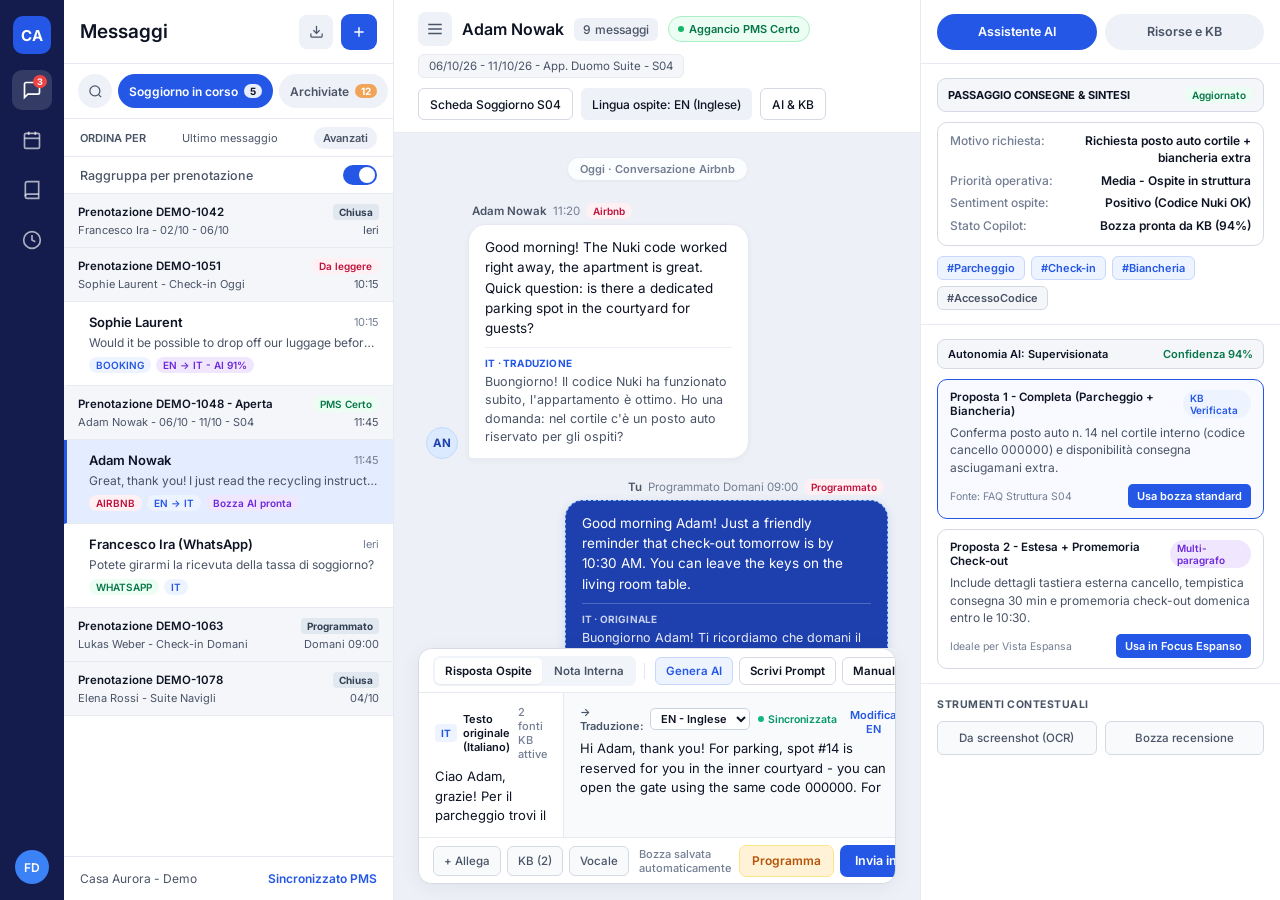
==== commit f6c72d07: "Redesign chat timeline bubbles and compact mobile composer to reduce visual density" ====
--- a/demo-standalone.html
+++ b/demo-standalone.html
@@ -260,7 +260,7 @@
 }
 
 .search-box {
-  padding: 0 14px 10px;
+  padding: 0 14px 8px;
   display: none;
 }
 
@@ -330,7 +330,7 @@
   display: flex;
   align-items: center;
   justify-content: space-between;
-  font-size: 12px;
+  font-size: 12.5px;
   font-weight: 500;
   color: var(--text-secondary);
   border-top: 1px solid var(--border);
@@ -409,14 +409,14 @@
 }
 
 .conv-item {
-  padding: 11px 14px 11px 22px;
+  padding: 12px 14px 12px 22px;
   border-bottom: 1px solid var(--border);
   border-left: 3px solid transparent;
   background: var(--bg-surface);
   cursor: pointer;
   display: flex;
   flex-direction: column;
-  gap: 4px;
+  gap: 5px;
 }
 
 .conv-item:hover {
@@ -466,9 +466,8 @@
 .mini-badge {
   font-size: 10px;
   font-weight: 600;
-  padding: 2px 6px;
-  border-radius: 4px;
-  white-space: nowrap;
+  padding: 2px 7px;
+  border-radius: 99px;
 }
 
 .mini-badge.channel { background: var(--rose-bg); color: var(--rose-text); }
@@ -499,12 +498,11 @@
   position: relative;
 }
 
-/* Desktop Thread Header: proper vertical padding and clean wrapping so nothing touches the top or bottom border */
 .thread-header {
   min-height: 64px;
   background: var(--bg-surface);
   border-bottom: 1px solid var(--border);
-  padding: 12px 20px;
+  padding: 12px 24px;
   display: flex;
   align-items: center;
   justify-content: space-between;
@@ -624,29 +622,48 @@
 
 /* MOBILE SUB-BARS & PINNED CARDS (Hidden on Desktop) */
 .mobile-conv-statusbar,
-.mobile-handover-inline,
 .mobile-pinned-guest-context,
 .mobile-sheet-drag-handle,
 .mobile-copilot-inline-section,
-.mobile-close-drawer-btn {
+.mobile-close-drawer-btn,
+.mobile-compact-trans-bar {
   display: none;
 }
 
-/* MESSAGES STREAM */
+/* ==========================================================================
+   TRUE CHAT TIMELINE & BUBBLES (LEFT FOR GUEST, RIGHT FOR HOST)
+   ========================================================================== */
 .messages-stream {
   flex: 1;
   overflow-y: auto;
-  padding: 18px 24px;
+  padding: 24px 32px;
   display: flex;
   flex-direction: column;
-  gap: 14px;
+  gap: 20px;
+}
+
+.chat-date-divider {
+  display: flex;
+   justify-content: center;
+  margin-bottom: 2px;
+}
+
+.chat-date-divider span {
+  background: rgba(255, 255, 255, 0.85);
+  border: 1px solid var(--border);
+  color: var(--text-muted);
+  font-size: 11px;
+  font-weight: 600;
+  padding: 4px 12px;
+  border-radius: 99px;
+  box-shadow: 0 1px 2px rgba(14, 20, 36, 0.03);
 }
 
 .msg-row {
   display: flex;
-  flex-direction: column;
-  max-width: 620px;
-  gap: 6px;
+  align-items: flex-end;
+  gap: 10px;
+  max-width: 70%;
 }
 
 .msg-row.guest {
@@ -655,6 +672,36 @@
 
 .msg-row.host {
   align-self: flex-end;
+  flex-direction: row-reverse;
+}
+
+.chat-avatar {
+  width: 32px;
+  height: 32px;
+  border-radius: 50%;
+  background: #DBEAFE;
+  color: #1E40AF;
+  font-size: 11.5px;
+  font-weight: 700;
+  display: flex;
+  align-items: center;
+  justify-content: center;
+  flex-shrink: 0;
+  border: 1px solid #BFDBFE;
+}
+
+.msg-content-col {
+  display: flex;
+  flex-direction: column;
+  gap: 5px;
+  min-width: 0;
+}
+
+.msg-row.guest .msg-content-col {
+  align-items: flex-start;
+}
+
+.msg-row.host .msg-content-col {
   align-items: flex-end;
 }
 
@@ -663,29 +710,41 @@
   align-items: center;
   gap: 6px;
   font-size: 11.5px;
+  color: var(--text-muted);
+  padding: 0 4px;
+}
+
+.msg-author-name {
+  font-weight: 600;
   color: var(--text-secondary);
-  flex-wrap: wrap;
+}
+
+.msg-time-label {
+  color: var(--text-muted);
 }
 
 .msg-bubble {
   padding: 12px 16px;
   font-size: 13.5px;
   line-height: 1.5;
-  border-radius: 14px;
-  width: 100%;
+  border-radius: 18px;
+  width: fit-content;
+  max-width: 100%;
+  box-shadow: 0 2px 6px rgba(14, 20, 36, 0.04);
 }
 
 .msg-row.guest .msg-bubble {
   background: var(--bg-surface);
   border: 1px solid var(--border);
   color: var(--text-primary);
-  border-top-left-radius: 4px;
+  border-bottom-left-radius: 4px;
 }
 
 .msg-row.host .msg-bubble {
   background: var(--brand);
   color: #FFFFFF;
-  border-top-right-radius: 4px;
+  border-bottom-right-radius: 4px;
+  box-shadow: 0 3px 10px rgba(36, 87, 230, 0.16);
 }
 
 .msg-row.host.scheduled .msg-bubble {
@@ -699,44 +758,63 @@
   color: #78350F;
 }
 
-.msg-translation-card {
-  width: 100%;
-  background: var(--bg-surface);
-  border: 1px solid var(--border);
-  border-left: 3px solid var(--brand);
-  border-radius: 10px;
-  padding: 8px 12px;
+/* Integrated translation inside the same chat bubble (no separate stacked card!) */
+.msg-inline-translation {
+  margin-top: 9px;
+  padding-top: 8px;
   display: flex;
   flex-direction: column;
-  gap: 4px;
-}
-
-.msg-translation-header {
-  display: flex;
-  align-items: center;
-  justify-content: space-between;
-  font-size: 10.5px;
-  font-weight: 600;
-  color: var(--text-muted);
-}
-
-.msg-translation-body {
+  gap: 2px;
+}
+
+.msg-row.guest .msg-inline-translation {
+  border-top: 1px solid #EEF1F7;
+}
+
+.msg-row.host .msg-inline-translation {
+  border-top: 1px solid rgba(255, 255, 255, 0.22);
+}
+
+.msg-inline-trans-label {
+  font-size: 10px;
+  font-weight: 700;
+  letter-spacing: 0.2px;
+  text-transform: uppercase;
+}
+
+.msg-row.guest .msg-inline-trans-label {
+  color: var(--brand);
+}
+
+.msg-row.host .msg-inline-trans-label {
+  color: rgba(255, 255, 255, 0.75);
+}
+
+.msg-inline-trans-text {
   font-size: 12.5px;
   line-height: 1.45;
+}
+
+.msg-row.guest .msg-inline-trans-text {
   color: var(--text-secondary);
 }
 
+.msg-row.host .msg-inline-trans-text {
+  color: rgba(255, 255, 255, 0.9);
+}
+
 .msg-actions-bar {
   display: flex;
   align-items: center;
   gap: 6px;
+  margin-top: 2px;
 }
 
 .msg-action-tiny {
   font-size: 11px;
   font-weight: 500;
-  padding: 3px 8px;
-  border-radius: 5px;
+  padding: 3px 9px;
+  border-radius: 6px;
   background: var(--bg-surface);
   border: 1px solid var(--border-strong);
   color: var(--text-secondary);
@@ -750,9 +828,8 @@
 
 /* CENTRAL COMPOSER (V2 SPLIT BILINGUAL EDITOR) */
 .composer-wrapper {
-  background: var(--bg-subtle);
-  border-top: 1px solid var(--border);
-  padding: 12px 18px 14px;
+  background: transparent;
+  padding: 0 24px 16px;
   flex-shrink: 0;
   transition: all 0.2s ease;
 }
@@ -760,7 +837,7 @@
 .composer-card {
   background: var(--bg-surface);
   border: 1px solid var(--border-strong);
-  border-radius: 12px;
+  border-radius: 14px;
   box-shadow: var(--shadow-card);
   display: flex;
   flex-direction: column;
@@ -778,8 +855,8 @@
 }
 
 .composer-topbar {
-  min-height: 46px;
-  padding: 8px 14px;
+  min-height: 44px;
+  padding: 6px 14px;
   border-bottom: 1px solid var(--border);
   display: flex;
   align-items: center;
@@ -835,8 +912,8 @@
 }
 
 .ai-action-btn {
-  height: 30px;
-  padding: 0 11px;
+  height: 28px;
+  padding: 0 10px;
   border-radius: 6px;
   font-size: 11.5px;
   font-weight: 600;
@@ -860,8 +937,8 @@
 }
 
 .focus-toggle-btn {
-  height: 30px;
-  padding: 0 11px;
+  height: 28px;
+  padding: 0 10px;
   border-radius: 6px;
   border: 1px solid var(--border-strong);
   background: var(--bg-surface);
@@ -914,7 +991,7 @@
   font-weight: 600;
 }
 
-/* SPLIT BILINGUAL COMPOSER SURFACE (IT LEFT + LIVE TRANSLATION RIGHT ON DESKTOP, STACKED ON MOBILE) */
+/* SPLIT BILINGUAL COMPOSER SURFACE (IT LEFT + LIVE TRANSLATION RIGHT ON DESKTOP) */
 .composer-split-surface {
   width: 100%;
   display: grid;
@@ -927,23 +1004,24 @@
   background: #FFFBEB;
 }
 
-.composer-card.note-mode .composer-col-target {
-  display: none;
+.composer-card.note-mode .composer-col-target,
+.composer-card.note-mode .mobile-compact-trans-bar {
+  display: none !important;
 }
 
 .composer-col-origin {
-  padding: 14px 16px;
+  padding: 12px 16px;
   display: flex;
   flex-direction: column;
-  gap: 8px;
+  gap: 6px;
   background: var(--bg-surface);
   border-right: 1px solid var(--border);
 }
 
 .composer-card.focus-expanded .composer-col-origin,
 .composer-card.focus-expanded .composer-col-target {
-  padding: 16px 18px;
-  gap: 10px;
+  padding: 14px 18px;
+  gap: 8px;
 }
 
 .composer-card.note-mode .composer-col-origin {
@@ -952,10 +1030,10 @@
 }
 
 .composer-col-target {
-  padding: 14px 16px;
+  padding: 12px 16px;
   display: flex;
   flex-direction: column;
-  gap: 8px;
+  gap: 6px;
   background: var(--bg-subtle);
 }
 
@@ -963,7 +1041,7 @@
   display: flex;
   align-items: center;
   justify-content: space-between;
-  min-height: 22px;
+  min-height: 20px;
   gap: 8px;
 }
 
@@ -1000,10 +1078,10 @@
 .composer-textarea,
 .translation-preview-textarea {
   width: 100%;
-  min-height: 64px;
+  min-height: 58px;
   resize: none;
   font-size: 13px;
-  line-height: 1.55;
+  line-height: 1.5;
   color: var(--text-primary);
   outline: none;
   border: none;
@@ -1013,13 +1091,13 @@
 
 .composer-card.focus-expanded .composer-textarea,
 .composer-card.focus-expanded .translation-preview-textarea {
-  min-height: 136px;
+  min-height: 130px;
 }
 
 /* COMPOSER BOTTOM BAR */
 .composer-bottombar {
-  min-height: 48px;
-  padding: 8px 14px;
+  min-height: 46px;
+  padding: 6px 14px;
   border-top: 1px solid var(--border);
   display: flex;
   align-items: center;
@@ -1055,7 +1133,7 @@
 }
 
 .schedule-btn {
-  height: 34px;
+  height: 32px;
   padding: 0 12px;
   border-radius: 7px;
   background: var(--amber-bg);
@@ -1070,8 +1148,8 @@
 }
 
 .send-btn {
-  height: 34px;
-  padding: 0 16px;
+  height: 32px;
+  padding: 0 15px;
   border-radius: 7px;
   background: var(--brand);
   color: #FFFFFF;
@@ -1087,9 +1165,9 @@
   background: var(--brand-hover);
 }
 
-/* 4. RIGHT SIDEBAR: PANNELLO AI & CONTESTO OPERATIVO (370px) */
+/* 4. RIGHT SIDEBAR: PANNELLO AI & CONTESTO OPERATIVO (360px) */
 .ai-sidebar {
-  width: 370px;
+  width: 360px;
   background: var(--bg-surface);
   border-left: 1px solid var(--border);
   display: flex;
@@ -1452,8 +1530,8 @@
   .thread-header {
     background: var(--bg-mobile-header);
     color: #FFFFFF;
-    min-height: 58px;
-    padding: 10px 14px;
+    min-height: 56px;
+    padding: 8px 14px;
     border-bottom: none;
     gap: 10px;
     flex-wrap: nowrap;
@@ -1526,12 +1604,12 @@
     font-weight: 600;
   }
 
-  /* Mobile Conversation Status Sub-bar (Stato conversazione) */
+  /* Mobile Conversation Status Sub-bar: slim & airy */
   .mobile-conv-statusbar {
     display: flex;
     align-items: center;
     justify-content: space-between;
-    padding: 8px 14px;
+    padding: 6px 14px;
     background: var(--bg-surface);
     border-bottom: 1px solid var(--border);
     flex-shrink: 0;
@@ -1580,33 +1658,29 @@
     display: none;
   }
 
-  /* Messages Stream & Inline Handover Card on Mobile Standard View */
+  /* True Chat Messages Stream on Mobile: clear Left (Guest) vs Right (Host) bubbles! */
   .messages-stream {
-    padding: 12px 14px;
-    gap: 12px;
-  }
-
-  .mobile-handover-inline {
-    display: flex;
-    flex-direction: column;
-    gap: 6px;
-    background: #FFFFFF;
-    border: 1px solid var(--border-strong);
-    border-radius: 10px;
-    padding: 10px 12px;
-    flex-shrink: 0;
+    padding: 16px 14px;
+    gap: 16px;
   }
 
   .msg-row {
-    max-width: 100%;
+    max-width: 84%;
+    gap: 8px;
+  }
+
+  .chat-avatar {
+    width: 28px;
+    height: 28px;
+    font-size: 10.5px;
   }
 
   .msg-bubble {
-    padding: 10px 13px;
+    padding: 10px 14px;
     font-size: 13px;
   }
 
-  /* Mobile Standard Composer */
+  /* Mobile Standard Composer: compact chat bar so the conversation dominates the screen */
   .composer-wrapper {
     padding: 0;
     background: transparent;
@@ -1614,10 +1688,11 @@
   }
 
   .composer-card {
-    border-radius: 0;
+    border-radius: 14px 14px 0 0;
     border-left: none;
     border-right: none;
     border-bottom: none;
+    box-shadow: 0 -4px 18px rgba(14, 20, 36, 0.06);
   }
 
   /* Mobile Bottom Sheet Focus Expanded */
@@ -1654,10 +1729,10 @@
     background: #CBD5E1;
   }
 
-  /* Mobile Composer Topbar: clean single row for Channel Switch + Espandi, and dedicated row for AI buttons when expanded */
+  /* Mobile Composer Topbar */
   .composer-topbar {
-    min-height: 44px;
-    padding: 8px 12px;
+    min-height: 40px;
+    padding: 6px 12px;
     gap: 8px;
     flex-wrap: wrap;
   }
@@ -1681,7 +1756,7 @@
   }
 
   .composer-card.focus-expanded .composer-topbar {
-    padding-bottom: 10px;
+    padding-bottom: 8px;
   }
 
   .composer-card.focus-expanded .composer-ai-buttons-group {
@@ -1706,6 +1781,60 @@
     grid-template-columns: 1fr;
   }
 
+  /* In compact mobile view (not expanded): hide origin header & full target textarea, show sleek 1-line translation bar */
+  .composer-card:not(.focus-expanded) .composer-col-origin .editor-header-row {
+    display: none;
+  }
+
+  .composer-card:not(.focus-expanded) .composer-col-target {
+    display: none;
+  }
+
+  .composer-card:not(.focus-expanded) .mobile-compact-trans-bar {
+    display: flex;
+    align-items: center;
+    justify-content: space-between;
+    gap: 8px;
+    padding: 6px 12px;
+    background: var(--bg-subtle);
+    border-top: 1px solid var(--border);
+    cursor: pointer;
+  }
+
+  .mobile-compact-trans-left {
+    display: flex;
+    align-items: center;
+    gap: 6px;
+    min-width: 0;
+    flex: 1;
+  }
+
+  .mobile-compact-trans-badge {
+    font-size: 10px;
+    font-weight: 700;
+    padding: 2px 5px;
+    border-radius: 4px;
+    background: var(--brand-soft);
+    color: var(--brand);
+    flex-shrink: 0;
+  }
+
+  .mobile-compact-trans-text {
+    font-size: 11.5px;
+    color: var(--text-secondary);
+    white-space: nowrap;
+    overflow: hidden;
+    text-overflow: ellipsis;
+    flex: 1;
+  }
+
+  .mobile-compact-trans-action {
+    font-size: 11px;
+    font-weight: 600;
+    color: var(--brand);
+    flex-shrink: 0;
+  }
+
   .composer-card.focus-expanded .composer-split-surface {
     margin: 10px 12px;
     width: calc(100% - 24px);
@@ -1719,6 +1848,10 @@
     padding: 8px 12px;
     gap: 4px;
     border-right: none;
+    border-bottom: none;
+  }
+
+  .composer-card.focus-expanded .composer-col-origin {
     border-bottom: 1px solid var(--border);
   }
 
@@ -1735,22 +1868,18 @@
 
   .composer-textarea {
     min-height: 44px;
-    font-size: 12.5px;
+    max-height: 62px;
+    font-size: 13px;
     line-height: 1.45;
   }
 
-  .translation-preview-textarea {
-    min-height: 38px;
-    font-size: 12px;
-    line-height: 1.45;
-  }
-
   .composer-card.focus-expanded .composer-textarea {
-    min-height: 74px;
+    min-height: 82px;
+    max-height: none;
   }
 
   .composer-card.focus-expanded .translation-preview-textarea {
-    min-height: 66px;
+    min-height: 76px;
   }
 
   /* Mobile Inline Copilot & Autonomy Section inside Focus Bottom Sheet */
@@ -1780,10 +1909,10 @@
     font-size: 11px;
   }
 
-  /* Thumb Zone Bottom Bar: clean and uncluttered on mobile (no # Tag, / Pronti, KB (2)) */
+  /* Thumb Zone Bottom Bar: clean and uncluttered on mobile */
   .composer-bottombar {
-    min-height: 48px;
-    padding: 8px 12px;
+    min-height: 46px;
+    padding: 6px 12px;
     margin-top: auto;
     gap: 8px;
     flex-wrap: nowrap;
@@ -1853,7 +1982,7 @@
         </div>
       </nav>
 
-      <!-- 2. LISTA MESSAGGI (340px Desktop / Drawer Navigazione su Mobile) -->
+      <!-- 2. LISTA MESSAGGI (330px Desktop / Drawer Navigazione su Mobile) -->
       <aside class="inbox-panel" id="inboxPanel">
         <div class="inbox-header">
           <span class="inbox-title">Messaggi</span>
@@ -1999,7 +2128,7 @@
         </div>
       </aside>
 
-      <!-- 3. COLONNA CENTRALE: THREAD + COMPOSER SPLIT BILINGUE -->
+      <!-- 3. COLONNA CENTRALE: THREAD CHAT + COMPOSER SPLIT BILINGUE -->
       <section class="thread-column" id="threadColumn">
         <!-- Intestazione Thread (Bianca su Desktop, Navy #131C4D su Mobile come da Figma) -->
         <header class="thread-header">
@@ -2030,20 +2159,17 @@
           </div>
         </header>
 
-        <!-- Barra Stato Conversazione Mobile (1:467 Stato conversazione - visibile su mobile in vista standard) -->
+        <!-- Barra Stato Conversazione Mobile (Sottile e pulita) -->
         <div class="mobile-conv-statusbar">
           <span class="msg-count-pill"><span id="mobileMsgCount">9</span> messaggi</span>
           <span class="pms-badge">
             <span class="pms-dot"></span>
             <span>Aggancio PMS Certo</span>
           </span>
-          <div style="display:flex;align-items:center;gap:6px;">
-            <button class="icon-btn" style="width:26px;height:26px;font-size:11px;font-weight:700;" onclick="flashSyncBadge('Dati aggiornati')">Sync</button>
-            <span class="mini-badge booking" id="mobileLangBadge">EN -&gt; IT</span>
-          </div>
+          <span class="mini-badge booking" id="mobileLangBadge">EN &lt;-&gt; IT</span>
         </div>
 
-        <!-- Contesto Ospite Fissato Mobile (1:341 Contesto Ospite Fissato - visibile su mobile quando Bottom Sheet Focus è espanso) -->
+        <!-- Contesto Ospite Fissato Mobile (Visibile su mobile quando Bottom Sheet Focus è espanso) -->
         <div class="mobile-pinned-guest-context" id="mobilePinnedGuestContext">
           <div class="mobile-pinned-header">
             <span>CONTESTO OSPITE FISSATO - DOMANDE DA EVADERE</span>
@@ -2052,10 +2178,10 @@
           <div class="mobile-pinned-card" id="mobilePinnedContextCard"></div>
         </div>
 
-        <!-- Flusso Messaggi -->
+        <!-- Flusso Messaggi Chat (Fumetti a sinistra per Ospite, a destra per Host) -->
         <div class="messages-stream" id="messagesStream"></div>
 
-        <!-- COMPOSER CENTRALE SPLIT BILINGUE (Desktop: 2 colonne affiancate IT + EN | Mobile: Standard o Bottom Sheet Focus Espanso) -->
+        <!-- COMPOSER CENTRALE SPLIT BILINGUE -->
         <div class="composer-wrapper">
           <div class="composer-card" id="composerCard">
 
@@ -2120,7 +2246,16 @@
                 ></textarea>
               </div>
 
-              <!-- Colonna Destinazione - Traduzione Live -->
+              <!-- Anteprima Compatta 1 Riga su Mobile Standard (tocca per aprire traduzione completa) -->
+              <div class="mobile-compact-trans-bar" onclick="toggleFocusView()" title="Tocca per vedere o modificare la traduzione completa">
+                <div class="mobile-compact-trans-left">
+                  <span class="mobile-compact-trans-badge">EN -&gt;</span>
+                  <span class="mobile-compact-trans-text" id="mobileCompactTransText">Hi Adam, thank you! For parking, spot #14 is reserved for you...</span>
+                </div>
+                <span class="mobile-compact-trans-action">Modifica EN</span>
+              </div>
+
+              <!-- Colonna Destinazione - Traduzione Live (Sempre visibile a fianco su Desktop, visibile nel Bottom Sheet Espanso su Mobile) -->
               <div class="composer-col-target">
                 <div class="editor-header-row">
                   <div class="translation-target-selector">
@@ -2146,7 +2281,7 @@
               </div>
             </div>
 
-            <!-- Sezione Copilot e Autonomia Mobile (1:406 - Visibile nel Bottom Sheet Focus Mobile) -->
+            <!-- Sezione Copilot e Autonomia Mobile (Visibile nel Bottom Sheet Focus Mobile) -->
             <div class="mobile-copilot-inline-section">
               <div class="mobile-copilot-card">
                 <div class="mobile-copilot-row">
@@ -2163,7 +2298,7 @@
               </div>
             </div>
 
-            <!-- Barra Inferiore Strumenti e Invio (Thumb Zone su Mobile: pulita, senza # Tag, / Pronti o KB (2)) -->
+            <!-- Barra Inferiore Strumenti e Invio (Thumb Zone su Mobile: solo + Allega, Vocale, Programma, Invia in EN) -->
             <div class="composer-bottombar">
               <div class="composer-tools-left">
                 <button class="tool-chip-btn" onclick="flashSyncBadge('Selettore allegati aperto')">+ Allega</button>
@@ -2185,7 +2320,7 @@
         </div>
       </section>
 
-      <!-- 4. SIDEBAR DI DESTRA: PANNELLO AI & CONTESTO OPERATIVO (370px Desktop / Drawer su Mobile) -->
+      <!-- 4. SIDEBAR DI DESTRA: PANNELLO AI & CONTESTO OPERATIVO (360px Desktop / Drawer su Mobile) -->
       <aside class="ai-sidebar" id="aiSidebar">
         <!-- Intestazione Tabs -->
         <div class="ai-sidebar-header">
@@ -2402,11 +2537,12 @@
     bookingCode: 'DEMO-1048',
     bookingStatus: 'Aperta - Soggiorno in corso',
     guestName: 'Adam Nowak',
+    initials: 'AN',
     dates: '06/10/26 - 11/10/26',
     unit: 'App. Duomo Suite - S04',
     langCode: 'EN',
     langName: 'Inglese',
-    channel: 'AIRBNB',
+    channel: 'Airbnb',
     msgCount: 9,
     handover: {
       motivo: 'Richiesta posto auto cortile + biancheria extra',
@@ -2427,11 +2563,9 @@
       {
         id: 'm1',
         sender: 'guest',
-        author: 'ADAM - 11:20',
-        badges: [
-          { text: 'AIRBNB', cls: 'channel' },
-          { text: 'EN -> IT', cls: 'booking' }
-        ],
+        author: 'Adam Nowak',
+        time: '11:20',
+        badge: { text: 'Airbnb', cls: 'channel' },
         textOriginal: 'Good morning! The Nuki code worked right away, the apartment is great. Quick question: is there a dedicated parking spot in the courtyard for guests?',
         textTranslated: "Buongiorno! Il codice Nuki ha funzionato subito, l'appartamento è ottimo. Ho una domanda: nel cortile c'è un posto auto riservato per gli ospiti?"
       },
@@ -2439,24 +2573,18 @@
         id: 'm2',
         sender: 'host',
         scheduled: true,
-        author: 'TU - Programmato per Domani 09:00',
-        badges: [
-          { text: 'PROGRAMMATO', cls: 'channel' },
-          { text: 'TEMPLATE CHECK-OUT', cls: 'ai' },
-          { text: 'DOPPIA VERIFICA OK', cls: 'pms' }
-        ],
+        author: 'Tu',
+        time: 'Programmato Domani 09:00',
+        badge: { text: 'Programmato', cls: 'channel' },
         textOriginal: 'Good morning Adam! Just a friendly reminder that check-out tomorrow is by 10:30 AM. You can leave the keys on the living room table.',
-        textTranslated: 'Testo originale (IT): Buongiorno Adam! Ti ricordiamo che domani il check-out è previsto entro le 10:30. Puoi lasciare le chiavi sul tavolo in soggiorno.'
+        textTranslated: 'Buongiorno Adam! Ti ricordiamo che domani il check-out è previsto entro le 10:30. Puoi lasciare le chiavi sul tavolo in soggiorno.'
       },
       {
         id: 'm3',
         sender: 'guest',
-        author: 'ADAM - 11:45',
-        badges: [
-          { text: 'AIRBNB', cls: 'channel' },
-          { text: 'EN -> IT', cls: 'booking' },
-          { text: 'SENTIMENT POSITIVO', cls: 'pms' }
-        ],
+        author: 'Adam Nowak',
+        time: '11:45',
+        badge: { text: 'Airbnb', cls: 'channel' },
         textOriginal: 'Great, thank you! I just read the recycling instructions. If I need extra towels I will message you here. Thanks for the city sightseeing tips!',
         textTranslated: 'Super, grazie! Ho appena letto le istruzioni per la raccolta differenziata. Se avrò bisogno di asciugamani extra vi scriverò. Grazie per i consigli su cosa visitare in città.'
       }
@@ -2467,11 +2595,12 @@
     bookingCode: 'DEMO-1051',
     bookingStatus: 'Da leggere - Check-in Oggi',
     guestName: 'Sophie Laurent',
+    initials: 'SL',
     dates: '07/10/26 - 10/10/26',
     unit: 'Suite Brera - S02',
     langCode: 'EN',
     langName: 'Inglese',
-    channel: 'BOOKING.COM',
+    channel: 'Booking.com',
     msgCount: 4,
     handover: {
       motivo: 'Richiesta deposito bagagli anticipato ore 11:30',
@@ -2491,11 +2620,9 @@
       {
         id: 's1',
         sender: 'guest',
-        author: 'SOPHIE - 10:15',
-        badges: [
-          { text: 'BOOKING.COM', cls: 'booking' },
-          { text: 'EN -> IT', cls: 'ai' }
-        ],
+        author: 'Sophie Laurent',
+        time: '10:15',
+        badge: { text: 'Booking.com', cls: 'booking' },
         textOriginal: 'Hello! Our train arrives in Milan at 11:15 AM. Would it be possible to drop off our luggage before the official check-in time?',
         textTranslated: "Buongiorno! Il nostro treno arriva a Milano alle 11:15. È possibile lasciare le valigie prima dell'orario ufficiale di check-in?"
       }
@@ -2506,11 +2633,12 @@
     bookingCode: 'DEMO-1042',
     bookingStatus: 'Chiusa - Check-out effettuato',
     guestName: 'Francesco Ira',
+    initials: 'FI',
     dates: '02/10/26 - 06/10/26',
     unit: 'Casa Aurora - Attico',
     langCode: 'EN',
     langName: 'Inglese',
-    channel: 'WHATSAPP',
+    channel: 'WhatsApp',
     msgCount: 6,
     handover: {
       motivo: 'Invio ricevuta tassa di soggiorno e ringraziamenti',
@@ -2530,12 +2658,11 @@
       {
         id: 'f1',
         sender: 'guest',
-        author: 'FRANCESCO - Ieri 18:20',
-        badges: [
-          { text: 'WHATSAPP', cls: 'pms' }
-        ],
+        author: 'Francesco Ira',
+        time: 'Ieri 18:20',
+        badge: { text: 'WhatsApp', cls: 'pms' },
         textOriginal: 'Grazie di tutto ragazzi, soggiorno impeccabile! Potete girarmi la ricevuta della tassa di soggiorno quando avete un attimo?',
-        textTranslated: 'Messaggio già in Italiano (nessuna traduzione necessaria).'
+        textTranslated: ''
       }
     ]
   }
@@ -2641,6 +2768,14 @@
   }
 }
 
+function updateMobileCompactTransPreview() {
+  const enArea = document.getElementById('translationPreviewTextarea');
+  const compactEl = document.getElementById('mobileCompactTransText');
+  if (compactEl && enArea) {
+    compactEl.textContent = enArea.value.replace(/\s+/g, ' ').trim();
+  }
+}
+
 function applyAiPrompt() {
   const promptVal = document.getElementById('promptInput').value.trim();
   const itArea = document.getElementById('composerTextarea');
@@ -2648,6 +2783,7 @@
   if (!promptVal) return;
   itArea.value = itArea.value + "\n\n[Modifica AI applicata: " + promptVal + "] Restiamo a tua completa disposizione su WhatsApp o qui in chat!";
   enArea.value = enArea.value + "\n\n[AI update: " + promptVal + "] We remain at your full disposal on WhatsApp or right here in the chat!";
+  updateMobileCompactTransPreview();
   document.getElementById('promptInput').value = '';
   state.promptOpen = false;
   document.getElementById('promptInlineBar').classList.remove('open');
@@ -2679,6 +2815,7 @@
     closeMobileDrawers();
   }
   syncAllUI(true);
+  updateMobileCompactTransPreview();
   flashSyncBadge('Bozza inserita e tradotta');
 }
 
@@ -2700,11 +2837,16 @@
         ? conv.focusDraftTarget
         : conv.standardDraftTarget + (itText.length > conv.standardDraftIT.length ? ' [Live translated]' : '');
     }
+    updateMobileCompactTransPreview();
     syncText.textContent = 'Sincronizzata';
   }, 280);
 }
 
 function toggleEditTranslation() {
+  if (isMobileViewport() && !state.focusExpanded) {
+    state.focusExpanded = true;
+    syncAllUI(true);
+  }
   state.editingTranslation = !state.editingTranslation;
   const enArea = document.getElementById('translationPreviewTextarea');
   const btn = document.getElementById('btnEditPl');
@@ -2738,8 +2880,9 @@
       id: 'm_' + Date.now(),
       sender: 'host',
       internalNote: true,
-      author: 'TU - Nota Interna Team - Ora',
-      badges: [{ text: 'NOTA INTERNA PRIVATA', cls: 'channel' }],
+      author: 'Tu',
+      time: 'Ora',
+      badge: { text: 'Nota interna', cls: 'channel' },
       textOriginal: itText,
       textTranslated: ''
     });
@@ -2748,25 +2891,21 @@
       id: 'm_' + Date.now(),
       sender: 'host',
       scheduled: true,
-      author: 'TU - Programmato per ' + scheduledTime,
-      badges: [
-        { text: 'PROGRAMMATO', cls: 'channel' },
-        { text: 'TRADOTTO IN ' + conv.langCode, cls: 'pms' }
-      ],
+      author: 'Tu',
+      time: 'Programmato ' + scheduledTime,
+      badge: { text: 'Programmato', cls: 'channel' },
       textOriginal: targetText || itText,
-      textTranslated: 'Testo originale (IT): ' + itText
+      textTranslated: itText
     });
   } else {
     conv.messages.push({
       id: 'm_' + Date.now(),
       sender: 'host',
-      author: 'TU - Inviato ora',
-      badges: [
-        { text: 'INVIATO IN ' + conv.langCode, cls: 'pms' },
-        { text: 'DOPPIA VERIFICA OK', cls: 'booking' }
-      ],
+      author: 'Tu',
+      time: 'Ora',
+      badge: { text: 'Inviato in ' + conv.langCode, cls: 'pms' },
       textOriginal: targetText || itText,
-      textTranslated: 'Testo originale (IT): ' + itText
+      textTranslated: itText
     });
   }
 
@@ -2805,51 +2944,55 @@
   const conv = getConv();
   const stream = document.getElementById('messagesStream');
 
-  const mobileHandoverHtml = `
-    <div class="mobile-handover-inline">
-      <div style="display:flex;align-items:center;justify-content:space-between;">
-        <span style="font-size:10.5px;font-weight:700;color:var(--brand);letter-spacing:0.2px;">PASSAGGIO CONSEGNE &amp; SINTESI</span>
-        <span class="mini-badge pms">4 punti chiave</span>
-      </div>
-      <div style="font-size:11.5px;color:var(--text-secondary);line-height:1.45;">
-        <strong>1. Motivo:</strong> ${conv.handover.motivo}<br/>
-        <strong>2. Priorit&agrave;:</strong> ${conv.handover.urgenza} &middot; <strong>3. Sentiment:</strong> ${conv.handover.sentiment}
-      </div>
+  const dateDividerHtml = `
+    <div class="chat-date-divider">
+      <span>Oggi &middot; Conversazione ${conv.channel}</span>
     </div>
   `;
 
   const messagesHtml = conv.messages.map(m => {
+    const isGuest = m.sender === 'guest';
     const rowCls = ['msg-row', m.sender, m.scheduled ? 'scheduled' : '', m.internalNote ? 'internal-note' : ''].filter(Boolean).join(' ');
-    const badgesHtml = (m.badges || []).map(b => `<span class="mini-badge ${b.cls}">${b.text}</span>`).join('');
-    const transHtml = m.textTranslated ? `
-      <div class="msg-translation-card">
-        <div class="msg-translation-header">
-          <span>${m.sender === 'guest' ? `Traduzione automatica (${conv.langCode} -> IT)` : 'Originale scritto in Italiano'}</span>
-          <span>Sincronizzata</span>
-        </div>
-        <div class="msg-translation-body">${m.textTranslated}</div>
+    const badgeHtml = m.badge ? `<span class="mini-badge ${m.badge.cls}">${m.badge.text}</span>` : '';
+
+    const inlineTranslationHtml = m.textTranslated ? `
+      <div class="msg-inline-translation">
+        <span class="msg-inline-trans-label">${isGuest ? `IT &middot; Traduzione` : `IT &middot; Originale`}</span>
+        <div class="msg-inline-trans-text">${m.textTranslated}</div>
       </div>
     ` : '';
+
     const actionsHtml = m.scheduled ? `
       <div class="msg-actions-bar">
         <button class="msg-action-tiny" onclick="sendCurrentMessage()">Invia subito</button>
-        <button class="msg-action-tiny danger" onclick="deleteScheduledMsg('${m.id}')">Annulla programmazione</button>
+        <button class="msg-action-tiny danger" onclick="deleteScheduledMsg('${m.id}')">Annulla</button>
       </div>
     ` : '';
+
+    const avatarHtml = isGuest
+      ? `<div class="chat-avatar guest-avatar">${conv.initials || 'OS'}</div>`
+      : '';
+
     return `
       <div class="${rowCls}">
-        <div class="msg-meta">
-          <span>${m.author}</span>
-          ${badgesHtml}
+        ${avatarHtml}
+        <div class="msg-content-col">
+          <div class="msg-meta">
+            <span class="msg-author-name">${m.author}</span>
+            <span class="msg-time-label">${m.time || ''}</span>
+            ${badgeHtml}
+          </div>
+          <div class="msg-bubble">
+            <div class="msg-primary-text">${m.textOriginal}</div>
+            ${inlineTranslationHtml}
+          </div>
+          ${actionsHtml}
         </div>
-        <div class="msg-bubble">${m.textOriginal}</div>
-        ${transHtml}
-        ${actionsHtml}
       </div>
     `;
   }).join('');
 
-  stream.innerHTML = mobileHandoverHtml + messagesHtml;
+  stream.innerHTML = dateDividerHtml + messagesHtml;
 }
 
 function syncAllUI(preserveText = false) {
@@ -2860,7 +3003,7 @@
   document.getElementById('threadGuestSubMobile').textContent = `${conv.dates} - ${conv.unit}`;
   document.getElementById('threadMsgCount').textContent = conv.msgCount;
   document.getElementById('mobileMsgCount').textContent = conv.msgCount;
-  document.getElementById('mobileLangBadge').textContent = `${conv.langCode} -> IT`;
+  document.getElementById('mobileLangBadge').textContent = `${conv.langCode} <-> IT`;
   document.getElementById('threadStayDates').textContent = `${conv.dates} - ${conv.unit}`;
   document.getElementById('threadLangChip').textContent = `Lingua ospite: ${conv.langCode} (${conv.langName})`;
 
@@ -2901,7 +3044,7 @@
 
   const sendBtn = document.getElementById('mainSendBtn');
   if (state.channelMode === 'note') {
-    sendBtn.innerHTML = '<span>Salva nota interna</span>';
+    sendBtn.innerHTML = '<span>Salva nota</span>';
   } else if (mobile) {
     sendBtn.innerHTML = `<span>Invia in ${conv.langCode}</span>`;
   } else {
@@ -2914,6 +3057,7 @@
     itArea.value = state.focusExpanded ? conv.focusDraftIT : conv.standardDraftIT;
     enArea.value = state.focusExpanded ? conv.focusDraftTarget : conv.standardDraftTarget;
   }
+  updateMobileCompactTransPreview();
 
   document.getElementById('rightTabAi').classList.toggle('active', state.rightTab === 'ai');
   document.getElementById('rightTabKb').classList.toggle('active', state.rightTab === 'kb');
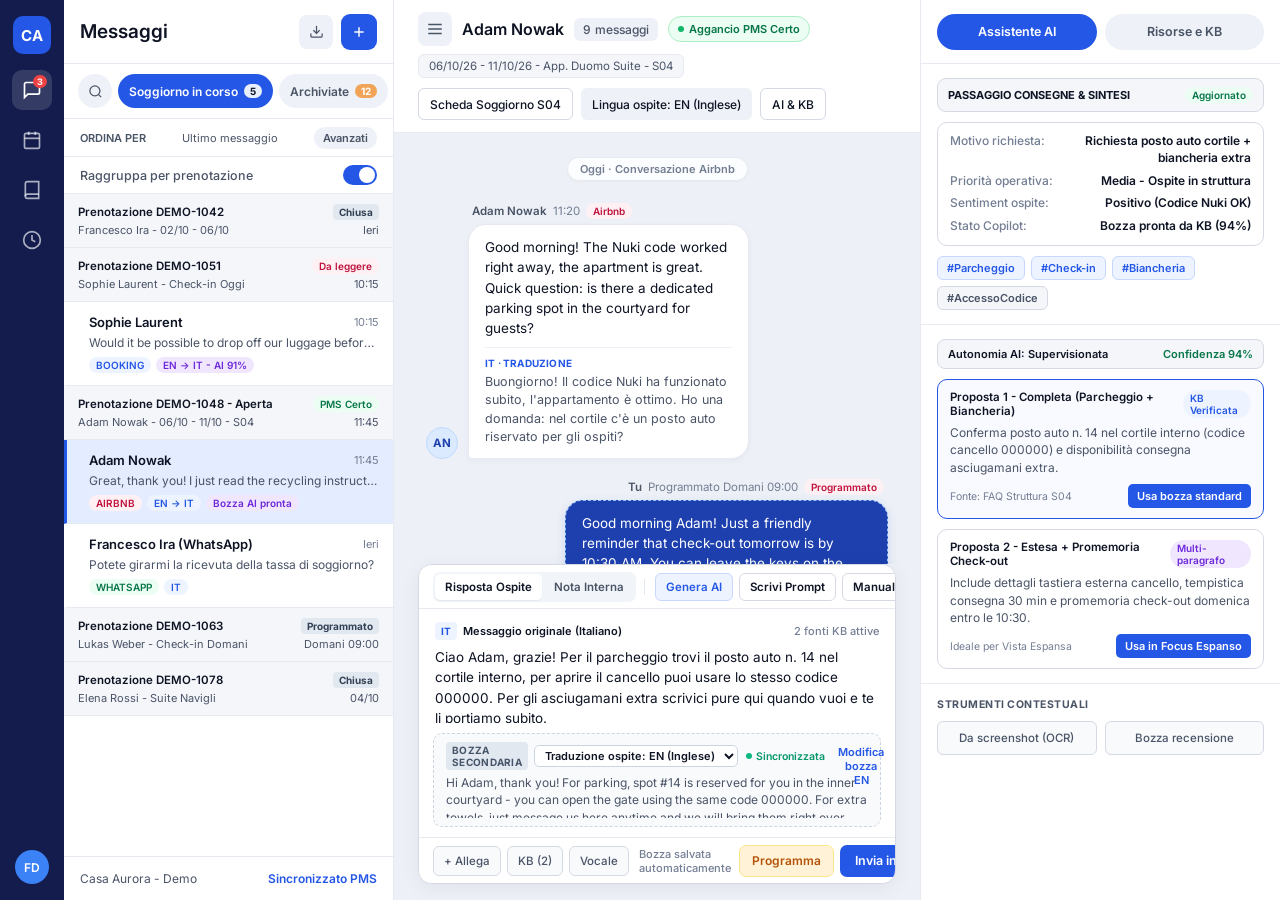
==== commit 8a924395: "Make primary Italian textbox full-width and render guest translation as a secondary draft" ====
--- a/demo-standalone.html
+++ b/demo-standalone.html
@@ -991,50 +991,38 @@
   font-weight: 600;
 }
 
-/* SPLIT BILINGUAL COMPOSER SURFACE (IT LEFT + LIVE TRANSLATION RIGHT ON DESKTOP) */
+/* COMPOSER SURFACE: FULL-WIDTH PRIMARY TEXTBOX + SECONDARY TRANSLATION DRAFT */
 .composer-split-surface {
   width: 100%;
-  display: grid;
-  grid-template-columns: 1fr 1fr;
+  display: flex;
+  flex-direction: column;
   background: var(--bg-surface);
 }
 
 .composer-card.note-mode .composer-split-surface {
-  grid-template-columns: 1fr;
   background: #FFFBEB;
 }
 
-.composer-card.note-mode .composer-col-target,
-.composer-card.note-mode .mobile-compact-trans-bar {
+.composer-card.note-mode .composer-secondary-draft {
   display: none !important;
 }
 
 .composer-col-origin {
-  padding: 12px 16px;
+  padding: 12px 16px 10px;
   display: flex;
   flex-direction: column;
   gap: 6px;
   background: var(--bg-surface);
-  border-right: 1px solid var(--border);
-}
-
-.composer-card.focus-expanded .composer-col-origin,
-.composer-card.focus-expanded .composer-col-target {
-  padding: 14px 18px;
+  flex: 1;
+}
+
+.composer-card.focus-expanded .composer-col-origin {
+  padding: 14px 18px 12px;
   gap: 8px;
 }
 
 .composer-card.note-mode .composer-col-origin {
   background: #FFFBEB;
-  border-right: none;
-}
-
-.composer-col-target {
-  padding: 12px 16px;
-  display: flex;
-  flex-direction: column;
-  gap: 6px;
-  background: var(--bg-subtle);
 }
 
 .editor-header-row {
@@ -1075,23 +1063,81 @@
   color: var(--text-muted);
 }
 
-.composer-textarea,
-.translation-preview-textarea {
+.composer-textarea {
   width: 100%;
-  min-height: 58px;
+  min-height: 76px;
   resize: none;
-  font-size: 13px;
+  font-size: 13.5px;
   line-height: 1.5;
   color: var(--text-primary);
   outline: none;
   border: none;
   background: transparent;
   transition: min-height 0.2s ease;
-}
-
-.composer-card.focus-expanded .composer-textarea,
-.composer-card.focus-expanded .translation-preview-textarea {
-  min-height: 130px;
+  flex: 1;
+}
+
+.composer-card.focus-expanded .composer-textarea {
+  min-height: 190px;
+}
+
+/* SECONDARY TRANSLATION DRAFT (Subordinate preview box, not a second primary textarea) */
+.composer-secondary-draft {
+  margin: 0 14px 10px;
+  padding: 8px 12px;
+  background: var(--bg-subtle);
+  border: 1px dashed #CBD5E1;
+  border-radius: 9px;
+  display: flex;
+  flex-direction: column;
+  gap: 4px;
+  flex-shrink: 0;
+  transition: border-color 0.15s ease, background 0.15s ease;
+}
+
+.composer-secondary-draft.editing {
+  background: #FFFFFF;
+  border-style: solid;
+  border-color: var(--brand);
+  box-shadow: 0 0 0 2px rgba(36, 87, 230, 0.1);
+}
+
+.secondary-draft-header {
+  display: flex;
+  align-items: center;
+  justify-content: space-between;
+  gap: 8px;
+  min-height: 20px;
+}
+
+.secondary-draft-badge {
+  font-size: 10px;
+  font-weight: 700;
+  text-transform: uppercase;
+  letter-spacing: 0.3px;
+  padding: 2px 6px;
+  border-radius: 4px;
+  background: #E2E8F0;
+  color: #475569;
+}
+
+.secondary-draft-text {
+  font-size: 12px;
+  line-height: 1.45;
+  color: var(--text-secondary);
+  white-space: pre-wrap;
+  max-height: 44px;
+  overflow-y: auto;
+  outline: none;
+}
+
+.composer-card.focus-expanded .secondary-draft-text {
+  max-height: 105px;
+}
+
+.composer-secondary-draft.editing .secondary-draft-text {
+  color: var(--text-primary);
+  max-height: 120px;
 }
 
 /* COMPOSER BOTTOM BAR */
@@ -1776,72 +1822,21 @@
     font-size: 11px;
   }
 
-  /* Stacked IT + Target Language Split Surface on Mobile */
-  .composer-split-surface {
-    grid-template-columns: 1fr;
-  }
-
-  /* In compact mobile view (not expanded): hide origin header & full target textarea, show sleek 1-line translation bar */
+  /* Primary IT Textbox + Secondary Translation Draft on Mobile */
   .composer-card:not(.focus-expanded) .composer-col-origin .editor-header-row {
     display: none;
   }
 
-  .composer-card:not(.focus-expanded) .composer-col-target {
-    display: none;
-  }
-
-  .composer-card:not(.focus-expanded) .mobile-compact-trans-bar {
+  .composer-card.focus-expanded .composer-split-surface {
+    flex: 1;
     display: flex;
-    align-items: center;
-    justify-content: space-between;
-    gap: 8px;
-    padding: 6px 12px;
-    background: var(--bg-subtle);
-    border-top: 1px solid var(--border);
-    cursor: pointer;
-  }
-
-  .mobile-compact-trans-left {
-    display: flex;
-    align-items: center;
-    gap: 6px;
-    min-width: 0;
-    flex: 1;
-  }
-
-  .mobile-compact-trans-badge {
-    font-size: 10px;
-    font-weight: 700;
-    padding: 2px 5px;
-    border-radius: 4px;
-    background: var(--brand-soft);
-    color: var(--brand);
-    flex-shrink: 0;
-  }
-
-  .mobile-compact-trans-text {
-    font-size: 11.5px;
-    color: var(--text-secondary);
-    white-space: nowrap;
-    overflow: hidden;
-    text-overflow: ellipsis;
-    flex: 1;
-  }
-
-  .mobile-compact-trans-action {
-    font-size: 11px;
-    font-weight: 600;
-    color: var(--brand);
-    flex-shrink: 0;
-  }
-
-  .composer-card.focus-expanded .composer-split-surface {
-    margin: 10px 12px;
+    flex-direction: column;
+    min-height: 260px;
+    margin: 8px 12px;
     width: calc(100% - 24px);
     border: 1.5px solid var(--brand);
     border-radius: 10px;
     overflow: hidden;
-    flex-shrink: 0;
   }
 
   .composer-col-origin {
@@ -1852,34 +1847,50 @@
   }
 
   .composer-card.focus-expanded .composer-col-origin {
-    border-bottom: 1px solid var(--border);
-  }
-
-  .composer-col-target {
-    padding: 8px 12px;
-    gap: 4px;
-  }
-
-  .composer-card.focus-expanded .composer-col-origin,
-  .composer-card.focus-expanded .composer-col-target {
-    padding: 10px 12px;
-    gap: 6px;
+    flex: 1;
+    display: flex;
+    flex-direction: column;
+    padding: 12px 14px 8px;
+    gap: 8px;
+    min-height: 150px;
   }
 
   .composer-textarea {
-    min-height: 44px;
-    max-height: 62px;
+    min-height: 52px;
+    max-height: 72px;
     font-size: 13px;
     line-height: 1.45;
   }
 
   .composer-card.focus-expanded .composer-textarea {
-    min-height: 82px;
+    flex: 1;
+    height: 100%;
+    min-height: 140px;
     max-height: none;
-  }
-
-  .composer-card.focus-expanded .translation-preview-textarea {
-    min-height: 76px;
+    font-size: 13.5px;
+    line-height: 1.5;
+  }
+
+  .composer-secondary-draft {
+    margin: 0 10px 8px;
+    padding: 6px 10px;
+    gap: 3px;
+  }
+
+  .composer-card.focus-expanded .composer-secondary-draft {
+    margin: 0 10px 10px;
+    padding: 8px 11px;
+    gap: 4px;
+  }
+
+  .secondary-draft-text {
+    font-size: 11.5px;
+    max-height: 36px;
+  }
+
+  .composer-card.focus-expanded .secondary-draft-text {
+    font-size: 12px;
+    max-height: 88px;
   }
 
   /* Mobile Inline Copilot & Autonomy Section inside Focus Bottom Sheet */
@@ -2227,14 +2238,14 @@
               <button class="prompt-apply-btn" onclick="applyAiPrompt()">Applica</button>
             </div>
 
-            <!-- Superficie Split Scrittura e Traduzione (IT + Traduzione Live EN) -->
+            <!-- Superficie Scrittura: Textbox Principale IT a tutta larghezza + Bozza Secondaria Traduzione Ospite -->
             <div class="composer-split-surface">
-              <!-- Colonna Origine - Italiano -->
+              <!-- Area Principale di Scrittura - Italiano (100% larghezza e altezza principale) -->
               <div class="composer-col-origin">
                 <div class="editor-header-row">
                   <div class="editor-lang-group">
                     <span class="lang-badge-it">IT</span>
-                    <span class="editor-title-label">Testo originale (Italiano)</span>
+                    <span class="editor-title-label">Messaggio originale (Italiano)</span>
                   </div>
                   <span class="editor-status-label">2 fonti KB attive</span>
                 </div>
@@ -2246,23 +2257,14 @@
                 ></textarea>
               </div>
 
-              <!-- Anteprima Compatta 1 Riga su Mobile Standard (tocca per aprire traduzione completa) -->
-              <div class="mobile-compact-trans-bar" onclick="toggleFocusView()" title="Tocca per vedere o modificare la traduzione completa">
-                <div class="mobile-compact-trans-left">
-                  <span class="mobile-compact-trans-badge">EN -&gt;</span>
-                  <span class="mobile-compact-trans-text" id="mobileCompactTransText">Hi Adam, thank you! For parking, spot #14 is reserved for you...</span>
-                </div>
-                <span class="mobile-compact-trans-action">Modifica EN</span>
-              </div>
-
-              <!-- Colonna Destinazione - Traduzione Live (Sempre visibile a fianco su Desktop, visibile nel Bottom Sheet Espanso su Mobile) -->
-              <div class="composer-col-target">
-                <div class="editor-header-row">
+              <!-- Bozza Secondaria Traduzione Ospite (Non una seconda textarea dedicata, ma un riquadro bozza subordinato) -->
+              <div class="composer-secondary-draft" id="secondaryTranslationDraft">
+                <div class="secondary-draft-header">
                   <div class="translation-target-selector">
-                    <span>-&gt; Traduzione:</span>
+                    <span class="secondary-draft-badge">Bozza secondaria</span>
                     <select id="langSelectDropdown" class="lang-select-dropdown" onchange="flashSyncBadge('Lingua aggiornata')">
-                      <option value="EN">EN - Inglese</option>
-                      <option value="IT">IT - Italiano</option>
+                      <option value="EN">Traduzione ospite: EN (Inglese)</option>
+                      <option value="IT">Traduzione ospite: IT (Italiano)</option>
                     </select>
                   </div>
                   <div class="translation-sync-actions">
@@ -2270,14 +2272,14 @@
                       <span class="sync-dot"></span>
                       <span id="syncStatusText">Sincronizzata</span>
                     </span>
-                    <button class="btn-edit-pl" id="btnEditPl" onclick="toggleEditTranslation()">Modifica EN</button>
+                    <button class="btn-edit-pl" id="btnEditPl" onclick="toggleEditTranslation()">Modifica bozza EN</button>
                   </div>
                 </div>
-                <textarea
-                  id="translationPreviewTextarea"
-                  class="translation-preview-textarea"
-                  readonly
-                ></textarea>
+                <div
+                  id="translationDraftPreview"
+                  class="secondary-draft-text"
+                  contenteditable="false"
+                ></div>
               </div>
             </div>
 
@@ -2768,22 +2770,24 @@
   }
 }
 
-function updateMobileCompactTransPreview() {
-  const enArea = document.getElementById('translationPreviewTextarea');
-  const compactEl = document.getElementById('mobileCompactTransText');
-  if (compactEl && enArea) {
-    compactEl.textContent = enArea.value.replace(/\s+/g, ' ').trim();
+function getTranslationDraftText() {
+  const draftEl = document.getElementById('translationDraftPreview');
+  return draftEl ? (draftEl.innerText || draftEl.textContent || '') : '';
+}
+
+function setTranslationDraftText(val) {
+  const draftEl = document.getElementById('translationDraftPreview');
+  if (draftEl) {
+    draftEl.textContent = val;
   }
 }
 
 function applyAiPrompt() {
   const promptVal = document.getElementById('promptInput').value.trim();
   const itArea = document.getElementById('composerTextarea');
-  const enArea = document.getElementById('translationPreviewTextarea');
   if (!promptVal) return;
   itArea.value = itArea.value + "\n\n[Modifica AI applicata: " + promptVal + "] Restiamo a tua completa disposizione su WhatsApp o qui in chat!";
-  enArea.value = enArea.value + "\n\n[AI update: " + promptVal + "] We remain at your full disposal on WhatsApp or right here in the chat!";
-  updateMobileCompactTransPreview();
+  setTranslationDraftText(getTranslationDraftText() + "\n\n[AI update: " + promptVal + "] We remain at your full disposal on WhatsApp or right here in the chat!");
   document.getElementById('promptInput').value = '';
   state.promptOpen = false;
   document.getElementById('promptInlineBar').classList.remove('open');
@@ -2793,35 +2797,32 @@
 function insertProposal(type) {
   const conv = getConv();
   const itArea = document.getElementById('composerTextarea');
-  const enArea = document.getElementById('translationPreviewTextarea');
   if (type === 'full') {
     state.focusExpanded = true;
     itArea.value = conv.focusDraftIT;
-    enArea.value = conv.focusDraftTarget;
+    setTranslationDraftText(conv.focusDraftTarget);
   } else if (type === 'short') {
     itArea.value = conv.standardDraftIT;
-    enArea.value = conv.standardDraftTarget;
+    setTranslationDraftText(conv.standardDraftTarget);
   } else if (type === 'kb-parking') {
     itArea.value = "Ciao " + conv.guestName.split(' ')[0] + "! Il posto auto riservato è il n. 14 nel cortile interno. Il cancello automatico si apre con il codice 000000.";
-    enArea.value = "Hi " + conv.guestName.split(' ')[0] + "! Reserved parking spot #14 is in the inner courtyard. The automatic gate opens with code 000000.";
+    setTranslationDraftText("Hi " + conv.guestName.split(' ')[0] + "! Reserved parking spot #14 is in the inner courtyard. The automatic gate opens with code 000000.");
   } else if (type === 'kb-towels') {
     itArea.value = "Per il set di asciugamani extra, scrivici pure qui l'orario che preferisci e la governante te li consegnerà in 30 minuti.";
-    enArea.value = "For the extra towel set, just let us know your preferred time here and housekeeping will deliver them within 30 minutes.";
+    setTranslationDraftText("For the extra towel set, just let us know your preferred time here and housekeeping will deliver them within 30 minutes.");
   } else if (type === 'sched-checkin') {
     itArea.value = "Ciao! Ti confermiamo che il self check-in è attivo dalle ore 15:00 con il codice Nuki 000000.";
-    enArea.value = "Hi! We confirm that self check-in is active from 3:00 PM using Nuki code 000000.";
+    setTranslationDraftText("Hi! We confirm that self check-in is active from 3:00 PM using Nuki code 000000.");
   }
   if (isMobileViewport()) {
     closeMobileDrawers();
   }
   syncAllUI(true);
-  updateMobileCompactTransPreview();
   flashSyncBadge('Bozza inserita e tradotta');
 }
 
 function handleItalianInput() {
   const itText = document.getElementById('composerTextarea').value;
-  const enArea = document.getElementById('translationPreviewTextarea');
   const syncText = document.getElementById('syncStatusText');
   syncText.textContent = 'Traduzione live...';
 
@@ -2829,32 +2830,35 @@
   window.__transTimer = setTimeout(() => {
     const conv = getConv();
     if (itText.trim() === conv.standardDraftIT.trim()) {
-      enArea.value = conv.standardDraftTarget;
+      setTranslationDraftText(conv.standardDraftTarget);
     } else if (itText.trim() === conv.focusDraftIT.trim()) {
-      enArea.value = conv.focusDraftTarget;
+      setTranslationDraftText(conv.focusDraftTarget);
     } else {
-      enArea.value = state.focusExpanded
-        ? conv.focusDraftTarget
-        : conv.standardDraftTarget + (itText.length > conv.standardDraftIT.length ? ' [Live translated]' : '');
+      setTranslationDraftText(
+        state.focusExpanded
+          ? conv.focusDraftTarget
+          : conv.standardDraftTarget + (itText.length > conv.standardDraftIT.length ? ' [Live translated]' : '')
+      );
     }
-    updateMobileCompactTransPreview();
     syncText.textContent = 'Sincronizzata';
   }, 280);
 }
 
 function toggleEditTranslation() {
-  if (isMobileViewport() && !state.focusExpanded) {
-    state.focusExpanded = true;
-    syncAllUI(true);
-  }
   state.editingTranslation = !state.editingTranslation;
-  const enArea = document.getElementById('translationPreviewTextarea');
+  const draftBox = document.getElementById('secondaryTranslationDraft');
+  const draftEl = document.getElementById('translationDraftPreview');
   const btn = document.getElementById('btnEditPl');
-  enArea.readOnly = !state.editingTranslation;
+  if (draftEl) {
+    draftEl.contentEditable = state.editingTranslation ? 'true' : 'false';
+  }
+  if (draftBox) {
+    draftBox.classList.toggle('editing', state.editingTranslation);
+  }
   btn.classList.toggle('editing', state.editingTranslation);
-  btn.textContent = state.editingTranslation ? 'Salva ' + getConv().langCode : ('Modifica ' + getConv().langCode);
-  if (state.editingTranslation) {
-    enArea.focus();
+  btn.textContent = state.editingTranslation ? 'Salva bozza ' + getConv().langCode : ('Modifica bozza ' + getConv().langCode);
+  if (state.editingTranslation && draftEl) {
+    draftEl.focus();
   }
 }
 
@@ -2870,9 +2874,8 @@
 function sendCurrentMessage(scheduledTime = null) {
   const conv = getConv();
   const itArea = document.getElementById('composerTextarea');
-  const enArea = document.getElementById('translationPreviewTextarea');
   const itText = itArea.value.trim();
-  const targetText = enArea.value.trim();
+  const targetText = getTranslationDraftText().trim();
   if (!itText) return;
 
   if (state.channelMode === 'note') {
@@ -3052,12 +3055,10 @@
   }
 
   const itArea = document.getElementById('composerTextarea');
-  const enArea = document.getElementById('translationPreviewTextarea');
   if (!preserveText) {
     itArea.value = state.focusExpanded ? conv.focusDraftIT : conv.standardDraftIT;
-    enArea.value = state.focusExpanded ? conv.focusDraftTarget : conv.standardDraftTarget;
-  }
-  updateMobileCompactTransPreview();
+    setTranslationDraftText(state.focusExpanded ? conv.focusDraftTarget : conv.standardDraftTarget);
+  }
 
   document.getElementById('rightTabAi').classList.toggle('active', state.rightTab === 'ai');
   document.getElementById('rightTabKb').classList.toggle('active', state.rightTab === 'kb');
@@ -3065,7 +3066,7 @@
   document.getElementById('rightContentKb').style.display = state.rightTab === 'kb' ? 'flex' : 'none';
 
   document.getElementById('langSelectDropdown').value = conv.langCode;
-  document.getElementById('btnEditPl').textContent = state.editingTranslation ? 'Salva' : `Modifica ${conv.langCode}`;
+  document.getElementById('btnEditPl').textContent = state.editingTranslation ? `Salva bozza ${conv.langCode}` : `Modifica bozza ${conv.langCode}`;
 
   renderMessages();
 }
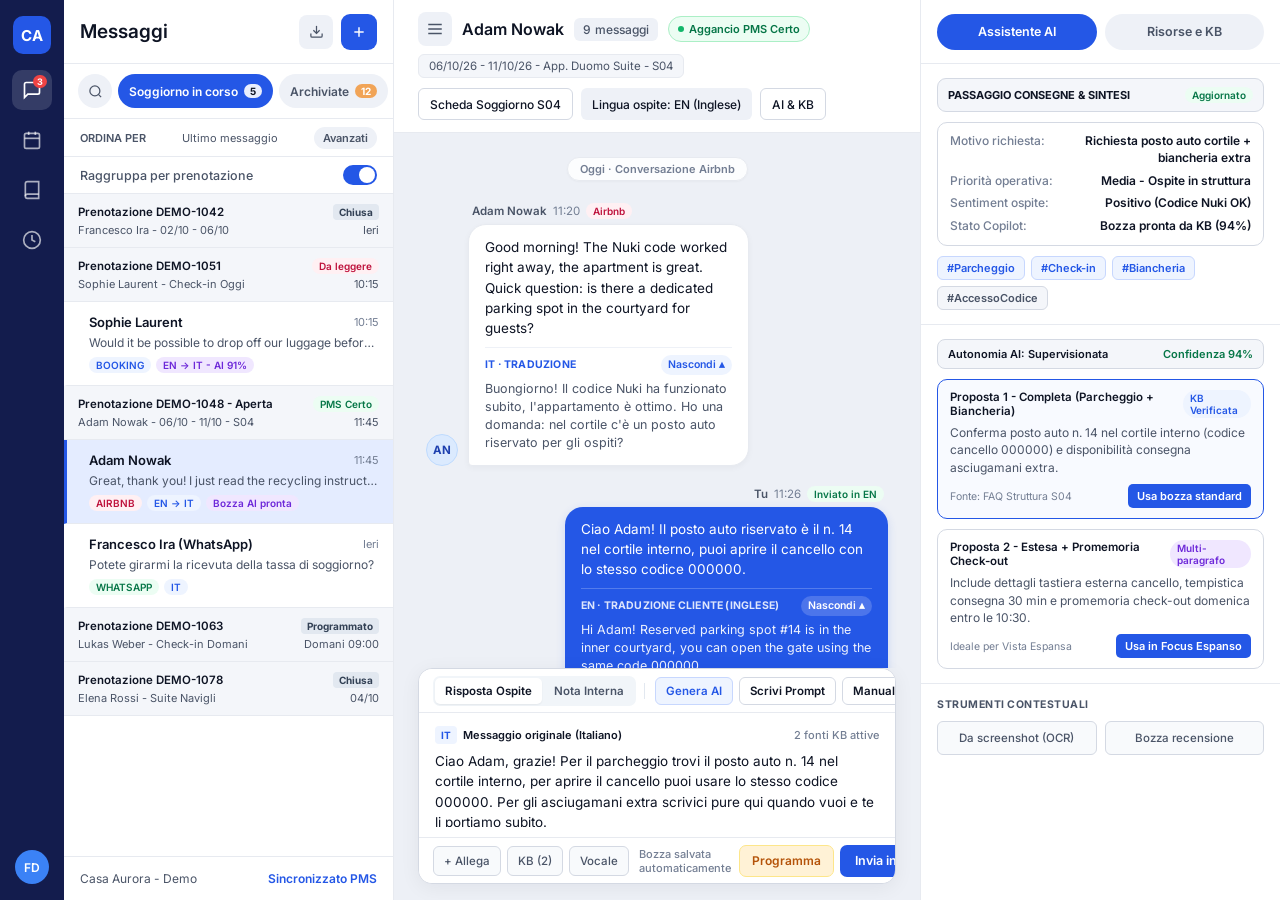
==== commit 34867690: "Remove translation box from composer and make bubble translations collapsible" ====
--- a/demo-standalone.html
+++ b/demo-standalone.html
@@ -758,13 +758,13 @@
   color: #78350F;
 }
 
-/* Integrated translation inside the same chat bubble (no separate stacked card!) */
+/* Collapsible translation inside each chat bubble */
 .msg-inline-translation {
   margin-top: 9px;
-  padding-top: 8px;
+  padding-top: 7px;
   display: flex;
   flex-direction: column;
-  gap: 2px;
+  gap: 5px;
 }
 
 .msg-row.guest .msg-inline-translation {
@@ -775,8 +775,17 @@
   border-top: 1px solid rgba(255, 255, 255, 0.22);
 }
 
+.msg-inline-trans-header {
+  display: flex;
+  align-items: center;
+  justify-content: space-between;
+  gap: 10px;
+  cursor: pointer;
+  user-select: none;
+}
+
 .msg-inline-trans-label {
-  font-size: 10px;
+  font-size: 10.5px;
   font-weight: 700;
   letter-spacing: 0.2px;
   text-transform: uppercase;
@@ -787,12 +796,46 @@
 }
 
 .msg-row.host .msg-inline-trans-label {
-  color: rgba(255, 255, 255, 0.75);
+  color: rgba(255, 255, 255, 0.85);
+}
+
+.msg-inline-trans-toggle {
+  font-size: 10.5px;
+  font-weight: 600;
+  padding: 2px 7px;
+  border-radius: 99px;
+  display: inline-flex;
+  align-items: center;
+  gap: 4px;
+  transition: background 0.15s ease;
+}
+
+.msg-row.guest .msg-inline-trans-toggle {
+  background: var(--brand-soft);
+  color: var(--brand);
+}
+
+.msg-row.guest .msg-inline-trans-header:hover .msg-inline-trans-toggle {
+  background: #DBEAFE;
+}
+
+.msg-row.host .msg-inline-trans-toggle {
+  background: rgba(255, 255, 255, 0.18);
+  color: #FFFFFF;
+}
+
+.msg-row.host .msg-inline-trans-header:hover .msg-inline-trans-toggle {
+  background: rgba(255, 255, 255, 0.28);
 }
 
 .msg-inline-trans-text {
   font-size: 12.5px;
   line-height: 1.45;
+  white-space: pre-wrap;
+}
+
+.msg-inline-translation.collapsed .msg-inline-trans-text {
+  display: none;
 }
 
 .msg-row.guest .msg-inline-trans-text {
@@ -800,7 +843,7 @@
 }
 
 .msg-row.host .msg-inline-trans-text {
-  color: rgba(255, 255, 255, 0.9);
+  color: rgba(255, 255, 255, 0.92);
 }
 
 .msg-actions-bar {
@@ -1081,65 +1124,6 @@
   min-height: 190px;
 }
 
-/* SECONDARY TRANSLATION DRAFT (Subordinate preview box, not a second primary textarea) */
-.composer-secondary-draft {
-  margin: 0 14px 10px;
-  padding: 8px 12px;
-  background: var(--bg-subtle);
-  border: 1px dashed #CBD5E1;
-  border-radius: 9px;
-  display: flex;
-  flex-direction: column;
-  gap: 4px;
-  flex-shrink: 0;
-  transition: border-color 0.15s ease, background 0.15s ease;
-}
-
-.composer-secondary-draft.editing {
-  background: #FFFFFF;
-  border-style: solid;
-  border-color: var(--brand);
-  box-shadow: 0 0 0 2px rgba(36, 87, 230, 0.1);
-}
-
-.secondary-draft-header {
-  display: flex;
-  align-items: center;
-  justify-content: space-between;
-  gap: 8px;
-  min-height: 20px;
-}
-
-.secondary-draft-badge {
-  font-size: 10px;
-  font-weight: 700;
-  text-transform: uppercase;
-  letter-spacing: 0.3px;
-  padding: 2px 6px;
-  border-radius: 4px;
-  background: #E2E8F0;
-  color: #475569;
-}
-
-.secondary-draft-text {
-  font-size: 12px;
-  line-height: 1.45;
-  color: var(--text-secondary);
-  white-space: pre-wrap;
-  max-height: 44px;
-  overflow-y: auto;
-  outline: none;
-}
-
-.composer-card.focus-expanded .secondary-draft-text {
-  max-height: 105px;
-}
-
-.composer-secondary-draft.editing .secondary-draft-text {
-  color: var(--text-primary);
-  max-height: 120px;
-}
-
 /* COMPOSER BOTTOM BAR */
 .composer-bottombar {
   min-height: 46px;
@@ -1869,28 +1853,6 @@
     max-height: none;
     font-size: 13.5px;
     line-height: 1.5;
-  }
-
-  .composer-secondary-draft {
-    margin: 0 10px 8px;
-    padding: 6px 10px;
-    gap: 3px;
-  }
-
-  .composer-card.focus-expanded .composer-secondary-draft {
-    margin: 0 10px 10px;
-    padding: 8px 11px;
-    gap: 4px;
-  }
-
-  .secondary-draft-text {
-    font-size: 11.5px;
-    max-height: 36px;
-  }
-
-  .composer-card.focus-expanded .secondary-draft-text {
-    font-size: 12px;
-    max-height: 88px;
   }
 
   /* Mobile Inline Copilot & Autonomy Section inside Focus Bottom Sheet */
@@ -2238,7 +2200,7 @@
               <button class="prompt-apply-btn" onclick="applyAiPrompt()">Applica</button>
             </div>
 
-            <!-- Superficie Scrittura: Textbox Principale IT a tutta larghezza + Bozza Secondaria Traduzione Ospite -->
+            <!-- Superficie Scrittura: Textbox Principale IT a tutta larghezza -->
             <div class="composer-split-surface">
               <!-- Area Principale di Scrittura - Italiano (100% larghezza e altezza principale) -->
               <div class="composer-col-origin">
@@ -2247,7 +2209,7 @@
                     <span class="lang-badge-it">IT</span>
                     <span class="editor-title-label">Messaggio originale (Italiano)</span>
                   </div>
-                  <span class="editor-status-label">2 fonti KB attive</span>
+                  <span class="editor-status-label" id="syncStatusText">2 fonti KB attive</span>
                 </div>
                 <textarea
                   id="composerTextarea"
@@ -2255,31 +2217,6 @@
                   oninput="handleItalianInput()"
                   placeholder="Scrivi qui la risposta in italiano..."
                 ></textarea>
-              </div>
-
-              <!-- Bozza Secondaria Traduzione Ospite (Non una seconda textarea dedicata, ma un riquadro bozza subordinato) -->
-              <div class="composer-secondary-draft" id="secondaryTranslationDraft">
-                <div class="secondary-draft-header">
-                  <div class="translation-target-selector">
-                    <span class="secondary-draft-badge">Bozza secondaria</span>
-                    <select id="langSelectDropdown" class="lang-select-dropdown" onchange="flashSyncBadge('Lingua aggiornata')">
-                      <option value="EN">Traduzione ospite: EN (Inglese)</option>
-                      <option value="IT">Traduzione ospite: IT (Italiano)</option>
-                    </select>
-                  </div>
-                  <div class="translation-sync-actions">
-                    <span class="sync-indicator">
-                      <span class="sync-dot"></span>
-                      <span id="syncStatusText">Sincronizzata</span>
-                    </span>
-                    <button class="btn-edit-pl" id="btnEditPl" onclick="toggleEditTranslation()">Modifica bozza EN</button>
-                  </div>
-                </div>
-                <div
-                  id="translationDraftPreview"
-                  class="secondary-draft-text"
-                  contenteditable="false"
-                ></div>
               </div>
             </div>
 
@@ -2569,7 +2506,18 @@
         time: '11:20',
         badge: { text: 'Airbnb', cls: 'channel' },
         textOriginal: 'Good morning! The Nuki code worked right away, the apartment is great. Quick question: is there a dedicated parking spot in the courtyard for guests?',
-        textTranslated: "Buongiorno! Il codice Nuki ha funzionato subito, l'appartamento è ottimo. Ho una domanda: nel cortile c'è un posto auto riservato per gli ospiti?"
+        textTranslated: "Buongiorno! Il codice Nuki ha funzionato subito, l'appartamento è ottimo. Ho una domanda: nel cortile c'è un posto auto riservato per gli ospiti?",
+        transCollapsed: false
+      },
+      {
+        id: 'm1_reply',
+        sender: 'host',
+        author: 'Tu',
+        time: '11:26',
+        badge: { text: 'Inviato in EN', cls: 'pms' },
+        textOriginal: 'Ciao Adam! Il posto auto riservato è il n. 14 nel cortile interno, puoi aprire il cancello con lo stesso codice 000000.',
+        textTranslated: 'Hi Adam! Reserved parking spot #14 is in the inner courtyard, you can open the gate using the same code 000000.',
+        transCollapsed: false
       },
       {
         id: 'm2',
@@ -2578,8 +2526,9 @@
         author: 'Tu',
         time: 'Programmato Domani 09:00',
         badge: { text: 'Programmato', cls: 'channel' },
-        textOriginal: 'Good morning Adam! Just a friendly reminder that check-out tomorrow is by 10:30 AM. You can leave the keys on the living room table.',
-        textTranslated: 'Buongiorno Adam! Ti ricordiamo che domani il check-out è previsto entro le 10:30. Puoi lasciare le chiavi sul tavolo in soggiorno.'
+        textOriginal: 'Buongiorno Adam! Ti ricordiamo che domani il check-out è previsto entro le 10:30. Puoi lasciare le chiavi sul tavolo in soggiorno.',
+        textTranslated: 'Good morning Adam! Just a friendly reminder that check-out tomorrow is by 10:30 AM. You can leave the keys on the living room table.',
+        transCollapsed: true
       },
       {
         id: 'm3',
@@ -2588,7 +2537,8 @@
         time: '11:45',
         badge: { text: 'Airbnb', cls: 'channel' },
         textOriginal: 'Great, thank you! I just read the recycling instructions. If I need extra towels I will message you here. Thanks for the city sightseeing tips!',
-        textTranslated: 'Super, grazie! Ho appena letto le istruzioni per la raccolta differenziata. Se avrò bisogno di asciugamani extra vi scriverò. Grazie per i consigli su cosa visitare in città.'
+        textTranslated: 'Super, grazie! Ho appena letto le istruzioni per la raccolta differenziata. Se avrò bisogno di asciugamani extra vi scriverò. Grazie per i consigli su cosa visitare in città.',
+        transCollapsed: false
       }
     ]
   },
@@ -2771,15 +2721,13 @@
 }
 
 function getTranslationDraftText() {
-  const draftEl = document.getElementById('translationDraftPreview');
-  return draftEl ? (draftEl.innerText || draftEl.textContent || '') : '';
+  const conv = getConv();
+  if (state.currentTargetDraft) return state.currentTargetDraft;
+  return state.focusExpanded ? conv.focusDraftTarget : conv.standardDraftTarget;
 }
 
 function setTranslationDraftText(val) {
-  const draftEl = document.getElementById('translationDraftPreview');
-  if (draftEl) {
-    draftEl.textContent = val;
-  }
+  state.currentTargetDraft = val;
 }
 
 function applyAiPrompt() {
@@ -2818,48 +2766,31 @@
     closeMobileDrawers();
   }
   syncAllUI(true);
-  flashSyncBadge('Bozza inserita e tradotta');
+  flashSyncBadge('Bozza inserita nel composer');
 }
 
 function handleItalianInput() {
   const itText = document.getElementById('composerTextarea').value;
-  const syncText = document.getElementById('syncStatusText');
-  syncText.textContent = 'Traduzione live...';
-
-  clearTimeout(window.__transTimer);
-  window.__transTimer = setTimeout(() => {
-    const conv = getConv();
-    if (itText.trim() === conv.standardDraftIT.trim()) {
-      setTranslationDraftText(conv.standardDraftTarget);
-    } else if (itText.trim() === conv.focusDraftIT.trim()) {
-      setTranslationDraftText(conv.focusDraftTarget);
-    } else {
-      setTranslationDraftText(
-        state.focusExpanded
-          ? conv.focusDraftTarget
-          : conv.standardDraftTarget + (itText.length > conv.standardDraftIT.length ? ' [Live translated]' : '')
-      );
-    }
-    syncText.textContent = 'Sincronizzata';
-  }, 280);
-}
-
-function toggleEditTranslation() {
-  state.editingTranslation = !state.editingTranslation;
-  const draftBox = document.getElementById('secondaryTranslationDraft');
-  const draftEl = document.getElementById('translationDraftPreview');
-  const btn = document.getElementById('btnEditPl');
-  if (draftEl) {
-    draftEl.contentEditable = state.editingTranslation ? 'true' : 'false';
-  }
-  if (draftBox) {
-    draftBox.classList.toggle('editing', state.editingTranslation);
-  }
-  btn.classList.toggle('editing', state.editingTranslation);
-  btn.textContent = state.editingTranslation ? 'Salva bozza ' + getConv().langCode : ('Modifica bozza ' + getConv().langCode);
-  if (state.editingTranslation && draftEl) {
-    draftEl.focus();
-  }
+  const conv = getConv();
+  if (itText.trim() === conv.standardDraftIT.trim()) {
+    setTranslationDraftText(conv.standardDraftTarget);
+  } else if (itText.trim() === conv.focusDraftIT.trim()) {
+    setTranslationDraftText(conv.focusDraftTarget);
+  } else {
+    setTranslationDraftText(
+      state.focusExpanded
+        ? conv.focusDraftTarget
+        : conv.standardDraftTarget
+    );
+  }
+}
+
+function toggleBubbleTranslation(msgId) {
+  const conv = getConv();
+  const msg = conv.messages.find(m => m.id === msgId);
+  if (!msg) return;
+  msg.transCollapsed = !msg.transCollapsed;
+  renderMessages();
 }
 
 function flashSyncBadge(msg) {
@@ -2867,7 +2798,7 @@
   if (!syncText) return;
   syncText.textContent = msg;
   setTimeout(() => {
-    syncText.textContent = 'Sincronizzata';
+    syncText.textContent = '2 fonti KB attive';
   }, 1800);
 }
 
@@ -2897,8 +2828,9 @@
       author: 'Tu',
       time: 'Programmato ' + scheduledTime,
       badge: { text: 'Programmato', cls: 'channel' },
-      textOriginal: targetText || itText,
-      textTranslated: itText
+      textOriginal: itText,
+      textTranslated: targetText || itText,
+      transCollapsed: false
     });
   } else {
     conv.messages.push({
@@ -2907,8 +2839,9 @@
       author: 'Tu',
       time: 'Ora',
       badge: { text: 'Inviato in ' + conv.langCode, cls: 'pms' },
-      textOriginal: targetText || itText,
-      textTranslated: itText
+      textOriginal: itText,
+      textTranslated: targetText || itText,
+      transCollapsed: false
     });
   }
 
@@ -2955,12 +2888,21 @@
 
   const messagesHtml = conv.messages.map(m => {
     const isGuest = m.sender === 'guest';
+    const isCollapsed = !!m.transCollapsed;
     const rowCls = ['msg-row', m.sender, m.scheduled ? 'scheduled' : '', m.internalNote ? 'internal-note' : ''].filter(Boolean).join(' ');
     const badgeHtml = m.badge ? `<span class="mini-badge ${m.badge.cls}">${m.badge.text}</span>` : '';
 
+    const transLabel = isGuest
+      ? `IT &middot; Traduzione`
+      : `${conv.langCode} &middot; Traduzione cliente (${conv.langName})`;
+    const toggleLabel = isCollapsed ? 'Mostra traduzione &#9662;' : 'Nascondi &#9652;';
+
     const inlineTranslationHtml = m.textTranslated ? `
-      <div class="msg-inline-translation">
-        <span class="msg-inline-trans-label">${isGuest ? `IT &middot; Traduzione` : `IT &middot; Originale`}</span>
+      <div class="msg-inline-translation ${isCollapsed ? 'collapsed' : ''}">
+        <div class="msg-inline-trans-header" onclick="toggleBubbleTranslation('${m.id}')" title="Clicca per mostrare o nascondere la traduzione">
+          <span class="msg-inline-trans-label">${transLabel}</span>
+          <span class="msg-inline-trans-toggle">${toggleLabel}</span>
+        </div>
         <div class="msg-inline-trans-text">${m.textTranslated}</div>
       </div>
     ` : '';
@@ -3065,9 +3007,6 @@
   document.getElementById('rightContentAi').style.display = state.rightTab === 'ai' ? 'flex' : 'none';
   document.getElementById('rightContentKb').style.display = state.rightTab === 'kb' ? 'flex' : 'none';
 
-  document.getElementById('langSelectDropdown').value = conv.langCode;
-  document.getElementById('btnEditPl').textContent = state.editingTranslation ? `Salva bozza ${conv.langCode}` : `Modifica bozza ${conv.langCode}`;
-
   renderMessages();
 }
 
